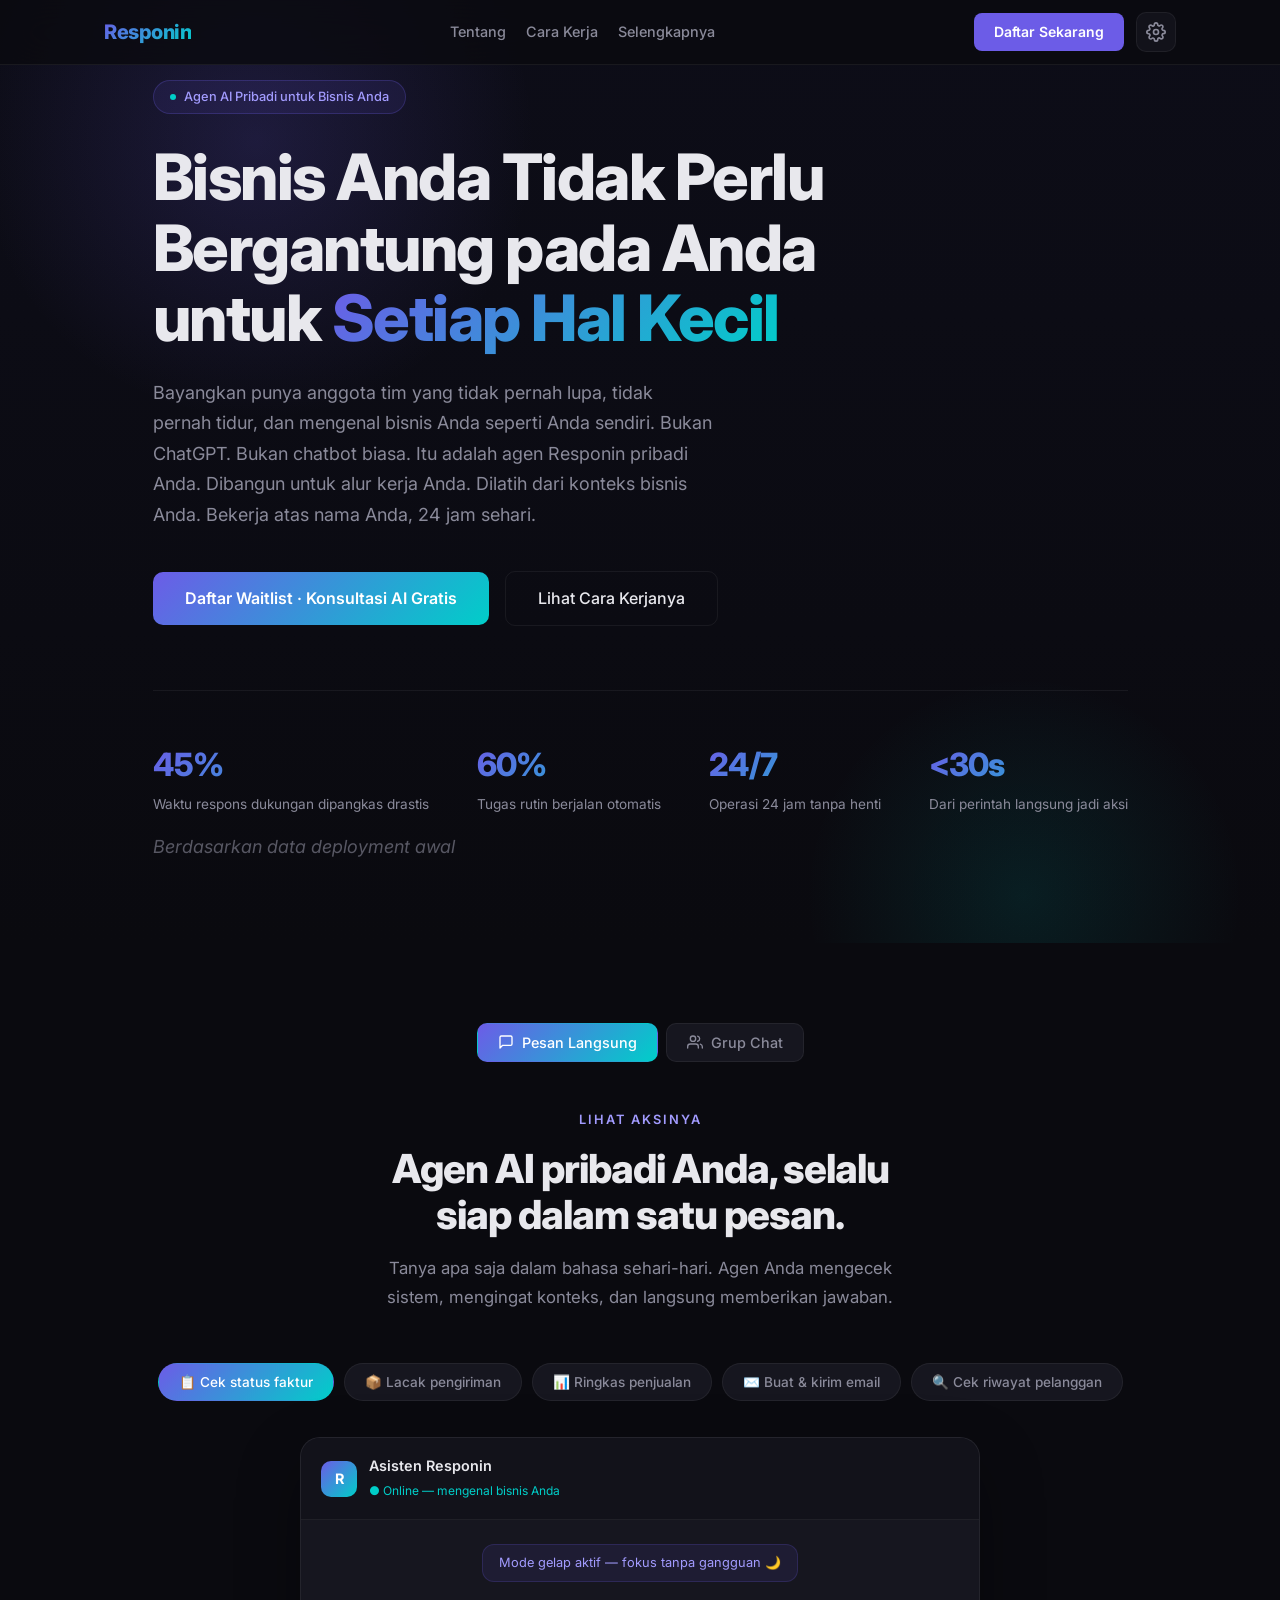
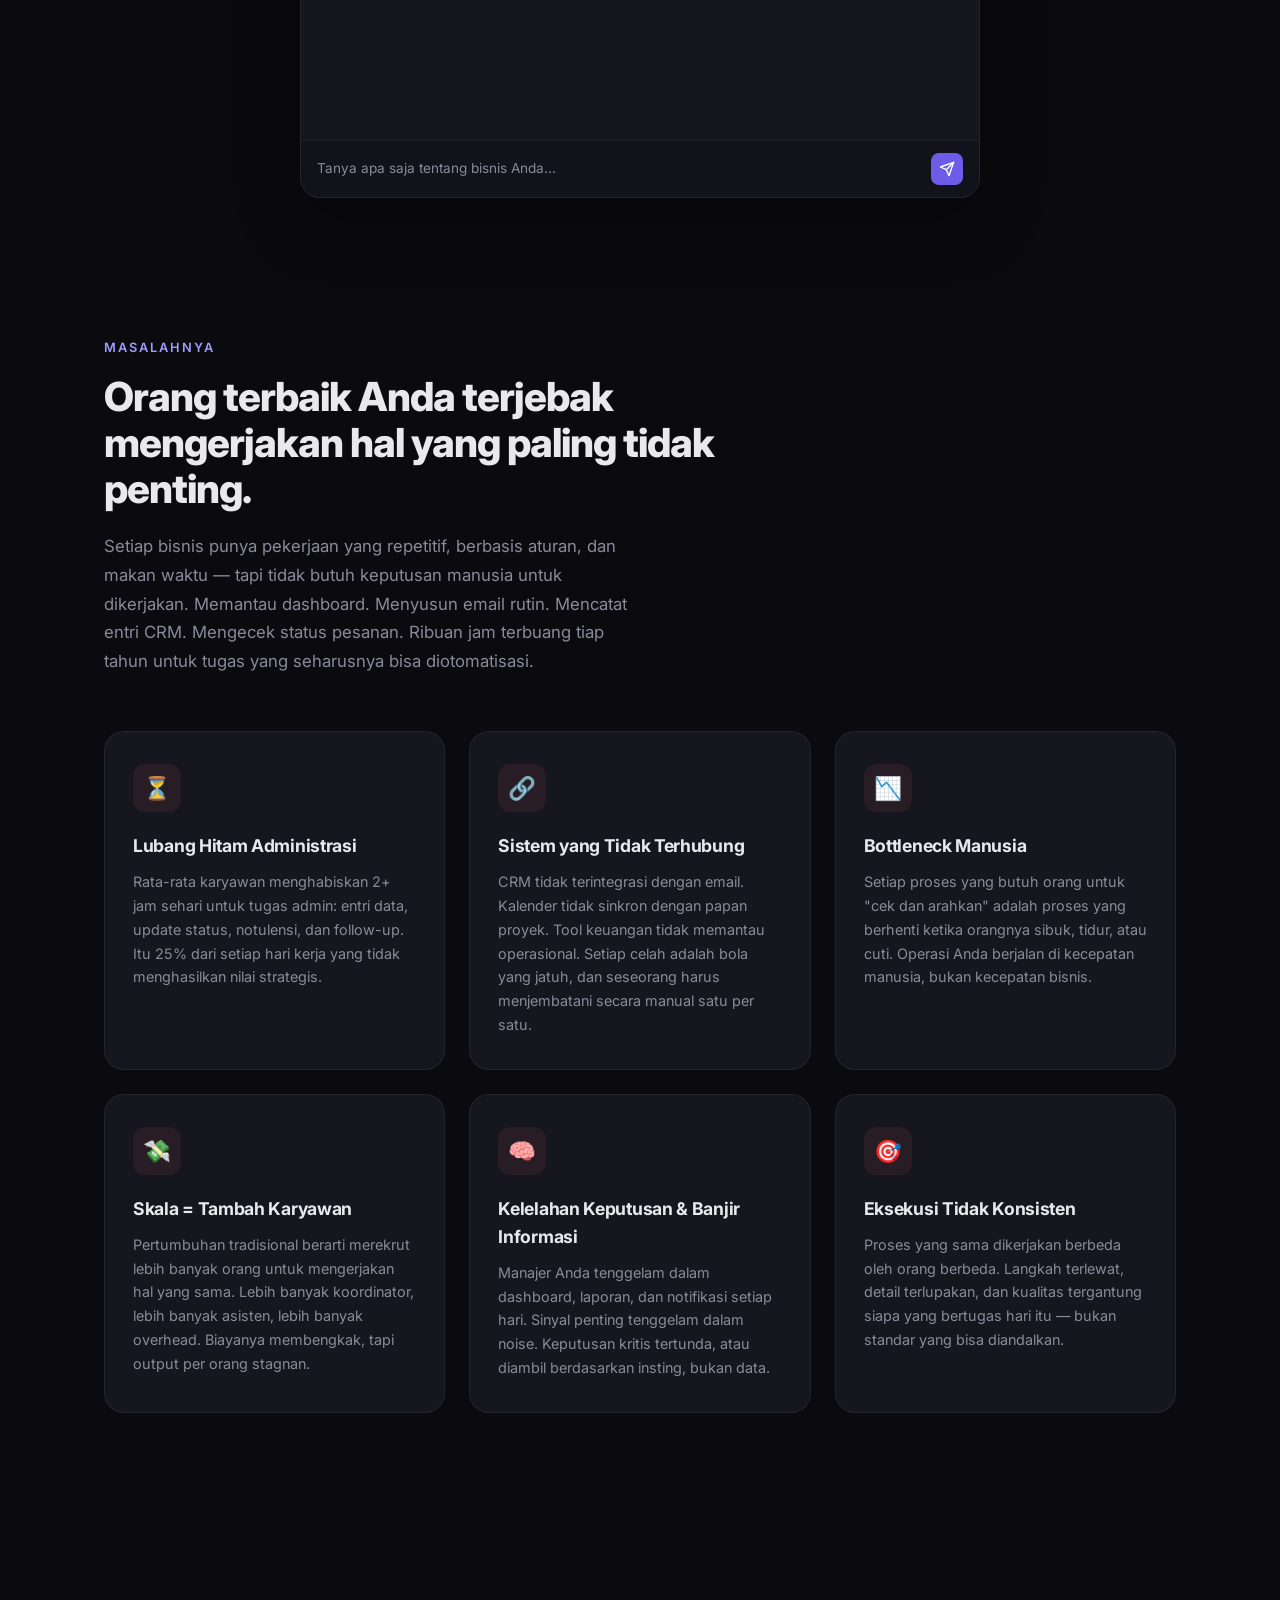
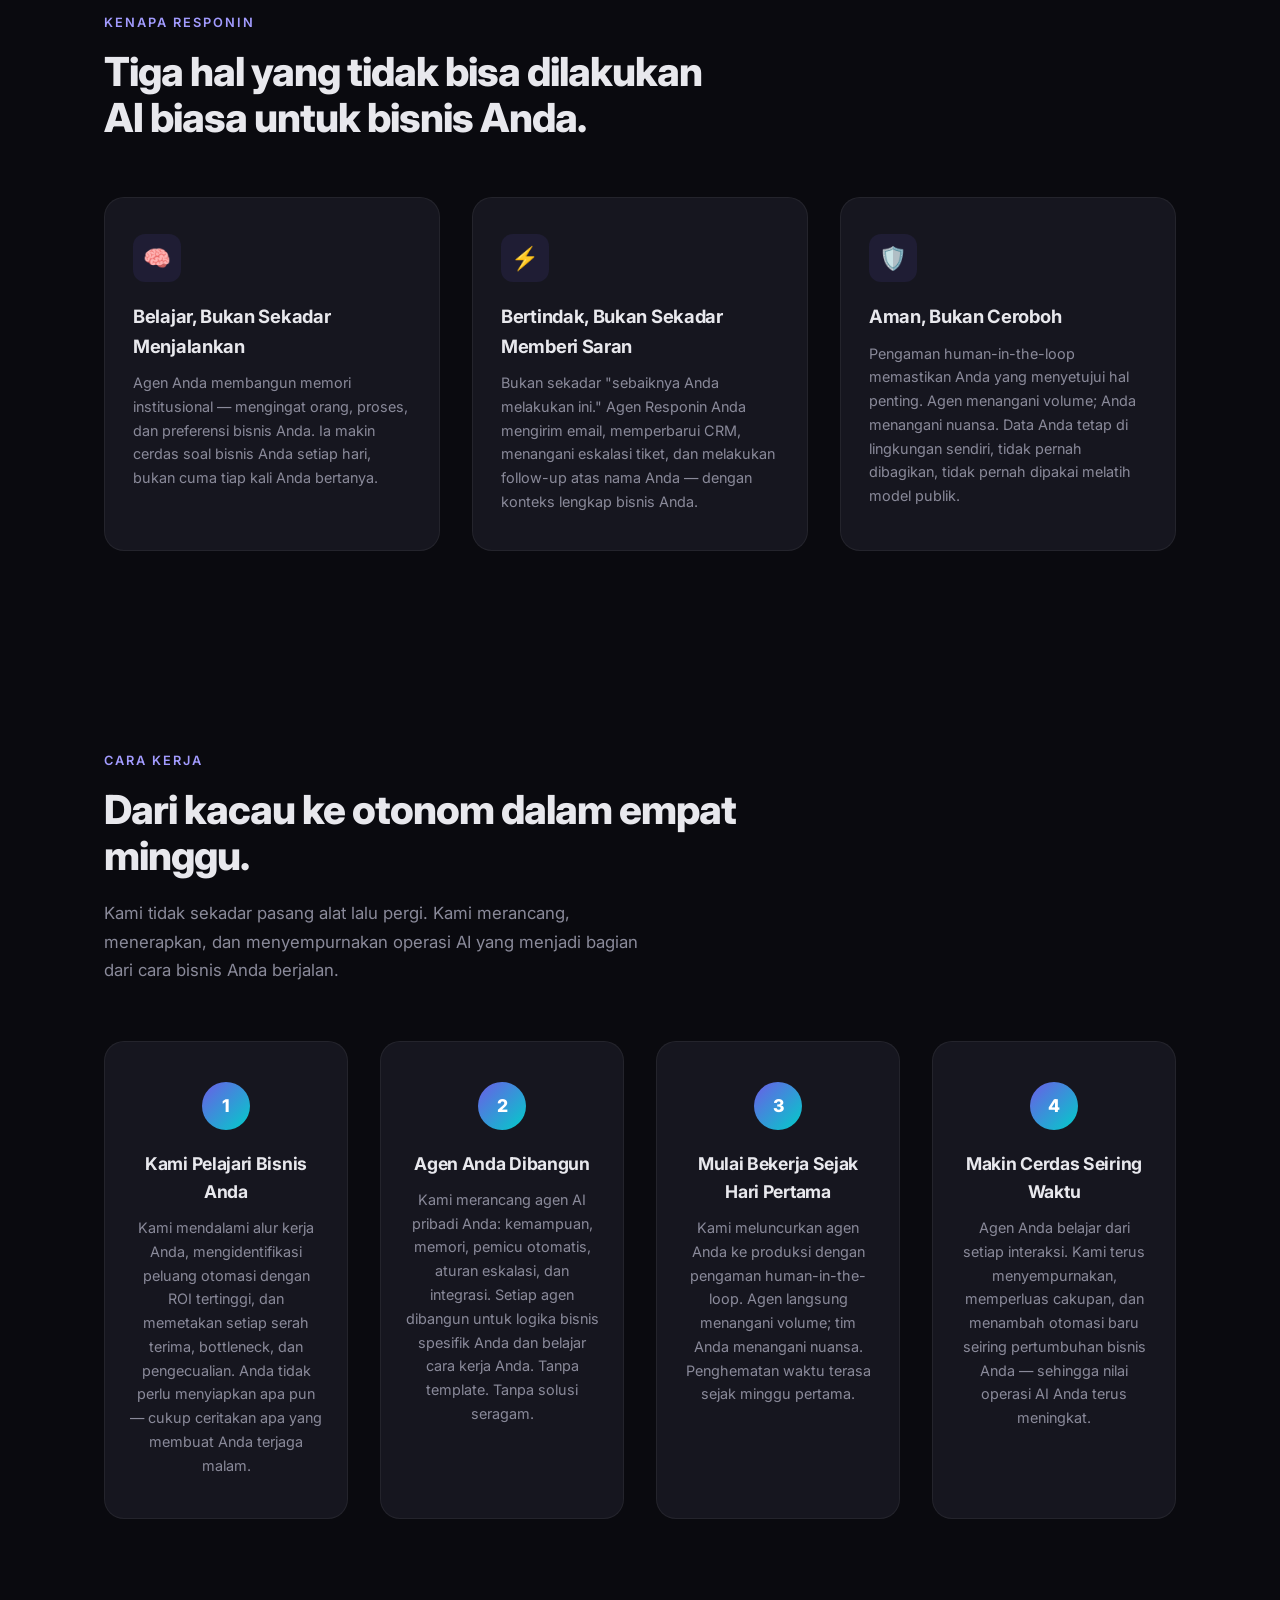
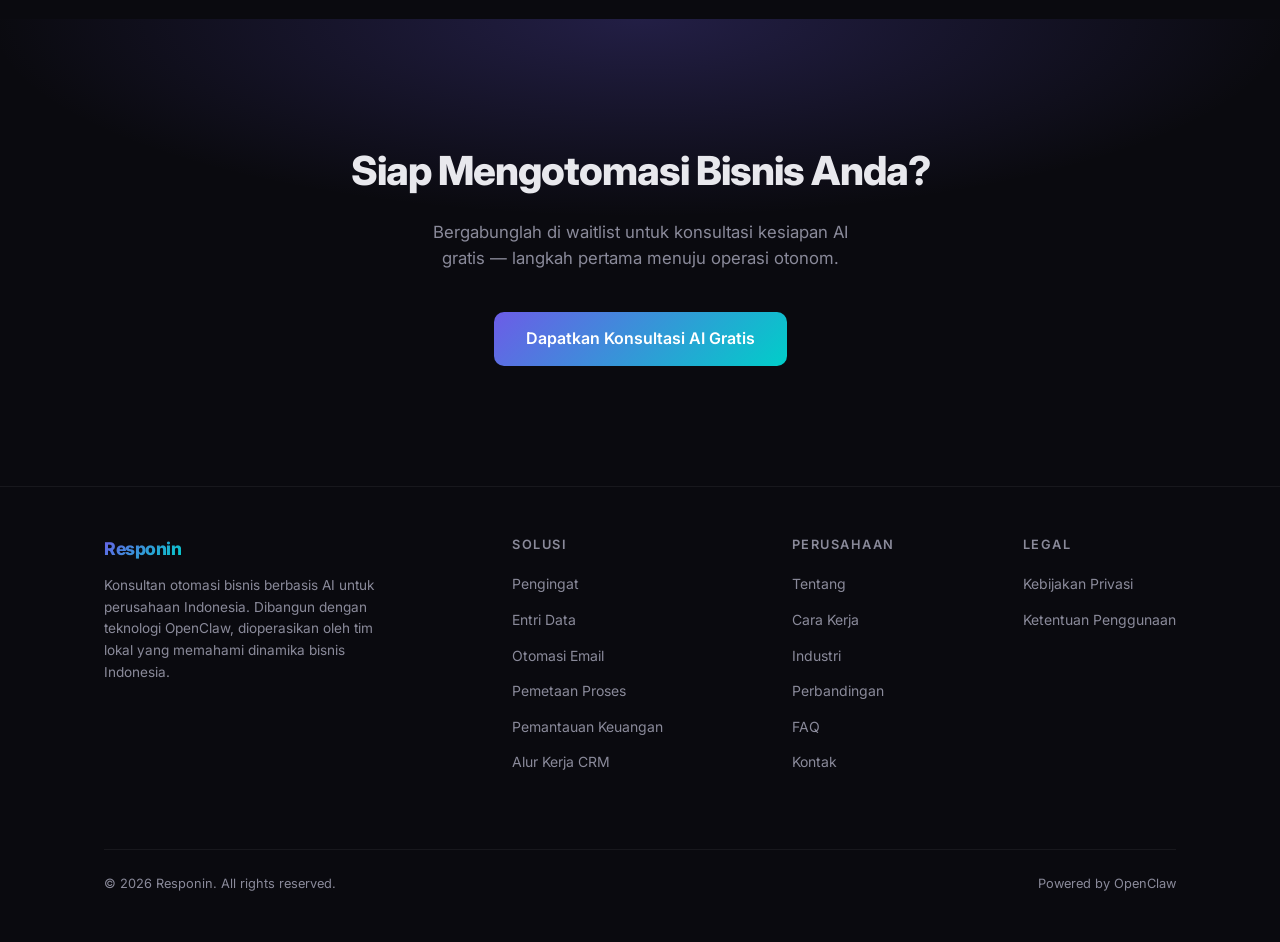
==== index.html @ e18c18e5 "fix: restore missing SVG wrapper element in icons.svg The SVG sprite sheet lost its root <svg> wrapp" ====
<!DOCTYPE html>
<html lang="id">
<head>
  <meta charset="UTF-8" />
  <meta name="viewport" content="width=device-width, initial-scale=1.0" />
  <title>Responin · Agen AI Personal untuk Otomasi Bisnis Anda</title>
  <meta name="description" content="Your personal AI agent for business automation. Responin learns your workflows, remembers your context, and operates on your behalf so you can focus on what only you can do." />

  <!-- Favicon -->
  <link rel="icon" type="image/svg+xml" href="data:image/svg+xml,%3Csvg xmlns='http://www.w3.org/2000/svg' viewBox='0 0 32 32'%3E%3Cdefs%3E%3ClinearGradient id='g' x1='0' y1='0' x2='1' y2='1'%3E%3Cstop offset='0%25' stop-color='%236c5ce7'/%3E%3Cstop offset='100%25' stop-color='%2300cec9'/%3E%3C/linearGradient%3E%3C/defs%3E%3Crect width='32' height='32' rx='8' fill='url(%23g)'/%3E%3Ctext x='16' y='23' text-anchor='middle' font-family='Inter,sans-serif' font-weight='800' font-size='20' fill='white'%3ER%3C/text%3E%3C/svg%3E" />

  <!-- Open Graph -->
  <meta property="og:title" content="Responin · Your Personal AI Agent for Business Automation" />
  <meta property="og:description" content="Not a generic AI tool. Your personal Responin agent learns your workflows, remembers your context, and operates on your behalf. Built for your business, not everyone's." />
  <meta property="og:type" content="website" />
  <meta property="og:url" content="https://responin.com" />
  <meta property="og:locale" content="id_ID" />
  <meta property="og:locale:alternate" content="en_US" />
  <meta name="twitter:card" content="summary_large_image" />
  <meta name="twitter:title" content="Responin · Your Personal AI Agent for Business Automation" />
  <meta name="twitter:description" content="Your personal AI agent that learns your workflows, remembers your context, and operates your business on your behalf." />
  <meta name="theme-color" content="#6c5ce7" />
  <link rel="canonical" href="https://responin.com/" />
  <meta name="apple-mobile-web-app-capable" content="yes" />
  <meta name="apple-mobile-web-app-status-bar-style" content="black-translucent" />

  <link rel="preconnect" href="https://fonts.googleapis.com" />
  <link rel="preconnect" href="https://fonts.gstatic.com" crossorigin />
  <link rel="preload" href="https://fonts.googleapis.com/css2?family=Inter:wght@400;600;800&display=swap" as="style" onload="this.onload=null;this.rel='stylesheet'">
  <link rel="preload" href="icons.svg" as="fetch" type="image/svg+xml" crossorigin="anonymous">
  <noscript><link href="https://fonts.googleapis.com/css2?family=Inter:wght@400;600;800&display=swap" rel="stylesheet"></noscript>
  <link rel="stylesheet" href="styles.css" />
  <script type="application/ld+json">
    {
      "@context": "https://schema.org",
      "@type": "Organization",
      "name": "Responin",
      "url": "https://responin.com"
    }
  </script>
</head>
<body data-booking-url="https://calendly.com/hi-responin/30min">
  <a href="#main" class="skip-link">Skip to content</a>

  <header>
    <nav>
      <div class="container">
        <div class="nav-left">
          <a href="#hero" class="logo" aria-label="Responin home">Responin</a>
        </div>
        <div class="nav-center" aria-label="Primary navigation">
          <a href="#why" class="nav-link" data-i18n="ui.foot_comp_1">About</a>
          <a href="#how" class="nav-link" data-i18n="ui.nav_how">How It Works</a>
          <a href="learnmore.html" class="nav-link" data-i18n="ui.nav_more">Learn More</a>
        </div>
        <div class="nav-right">
          <a href="https://calendly.com/hi-responin/30min" class="nav-cta booking-link" data-i18n="ui.nav_cta" target="_blank" rel="noopener noreferrer">Get Started</a>
          <button class="nav-hamburger" type="button" data-action="open-mobile-menu" aria-label="Menu" aria-controls="mobileMenu" aria-expanded="false">
            <svg width="20" height="20"><use href="icons.svg#icon-menu"/></svg>
          </button>
          <div class="settings-wrap">
            <button class="settings-btn" type="button" data-action="toggle-settings" aria-label="Settings" aria-haspopup="true" aria-controls="settingsDropdown" aria-expanded="false">
              <svg width="20" height="20"><use href="icons.svg#icon-settings"/></svg>
            </button>
            <div class="settings-dropdown" id="settingsDropdown">
              <div class="settings-group">
                <div class="settings-group-label" data-i18n="ui.settings_language">Language</div>
                <div class="lang-switch">
                  <button class="lang-btn" data-lang="en" type="button">EN</button>
                  <button class="lang-btn active" data-lang="id" type="button">ID</button>
                </div>
              </div>
              <div class="settings-group">
                <div class="settings-group-label" data-i18n="ui.settings_theme">Theme</div>
                <div class="theme-options">
                  <button class="theme-btn" data-theme-opt="light" type="button">
                    <svg width="14" height="14"><use href="icons.svg#icon-sun"/></svg>
                    Light
                  </button>
                  <button class="theme-btn active" data-theme-opt="dark" type="button">
                    <svg width="14" height="14"><use href="icons.svg#icon-moon"/></svg>
                    Dark
                  </button>
                </div>
              </div>
            </div>
          </div>
        </div>
      </div>
    </nav>
  </header>

  <main id="main">
    <!-- Hero -->
    <section class="hero" id="hero">
    <div class="container">
      <div class="hero-badge">
        <span class="dot"></span>
        <span data-i18n="ui.hero_badge">Agen AI Personal Anda</span>
      </div>
      <h1 data-i18n="ui.hero_title" data-i18n-html>Your Business Shouldn't Need You for <span>Every Little Thing</span></h1>
      <p data-i18n="ui.hero_desc">Imagine a team member who never forgets, never sleeps, and knows your business like you do. That's not ChatGPT; that's your personal Responin agent. Built for your workflows. Trained on your context. Operating on your behalf.</p>
      <div class="hero-actions">
        <a href="https://calendly.com/hi-responin/30min" class="btn-primary booking-link" target="_blank" rel="noopener noreferrer" data-i18n="ui.hero_cta_primary">Join the Waitlist · Free AI Consultation</a>
        <a href="#how" class="btn-secondary" data-i18n="ui.hero_cta_secondary">See How It Works</a>
      </div>
      <div class="stats-bar fade-up">
        <div class="stat">
          <div class="stat-value">45%</div>
          <div class="stat-label" data-i18n="ui.stat_1_label">Avg. support time reduced</div>
        </div>
        <div class="stat">
          <div class="stat-value">60%</div>
          <div class="stat-label" data-i18n="ui.stat_2_label">Routine tasks automated</div>
        </div>
        <div class="stat">
          <div class="stat-value">24/7</div>
          <div class="stat-label" data-i18n="ui.stat_3_label">Always-on operations</div>
        </div>
        <div class="stat">
          <div class="stat-value">&lt;30s</div>
          <div class="stat-label" data-i18n="ui.stat_4_label">From command to action</div>
        </div>
      </div>
      <p class="stats-footnote" data-i18n="ui.stats_footnote">Based on early deployment data</p>
    </div>
  </section>

  <!-- Chat Demo -->
  <section class="chat-demo" id="chat-demo">
    <div class="container">
      <!-- Mode Tabs -->
      <div class="chat-mode-tabs fade-up" data-chat-mode-tabs>
        <button class="chat-mode-tab active" data-chat-mode="dm" type="button">
          <svg width="16" height="16"><use href="icons.svg#icon-message"/></svg>
          <span data-i18n="ui.chat_mode_dm">Direct Message</span>
        </button>
        <button class="chat-mode-tab" data-chat-mode="group" type="button">
          <svg width="16" height="16"><use href="icons.svg#icon-users"/></svg>
          <span data-i18n="ui.chat_mode_gc">Group Chat</span>
        </button>
      </div>

      <!-- DM Header -->
      <div class="chat-demo-header fade-up" id="dm-header">
        <p class="section-label" data-i18n="ui.chat_label">See It In Action</p>
        <h2 class="section-title" data-i18n="ui.chat_title">Your personal AI agent, always one message away.</h2>
        <p class="section-desc" data-i18n="ui.chat_desc">Ask anything in plain language. Your agent checks your systems, remembers context, and gives you the answer instantly.</p>
      </div>

      <!-- Group Chat Header -->
      <div class="chat-demo-header fade-up" id="gc-header" style="display: none;">
        <p class="section-label" data-i18n="ui.gc_label">Or... Add It to a Group Chat</p>
        <h2 class="section-title" data-i18n="ui.gc_title">Your AI agent works alongside your team, like a colleague who never sleeps.</h2>
        <p class="section-desc" data-i18n="ui.gc_desc">Add Responin to your team channels. It monitors, summarizes, escalates, and acts, so your team spends less time coordinating and more time executing.</p>
      </div>

      <!-- DM Tabs -->
      <div class="chat-tabs fade-up" id="dm-tabs" data-chat-tabs="primary">
        <button class="chat-tab active" data-scenario="invoice" type="button" data-i18n="ui.chat_ex_1">📋 Check invoice status</button>
        <button class="chat-tab" data-scenario="delivery" type="button" data-i18n="ui.chat_ex_2">📦 Track deliveries</button>
        <button class="chat-tab" data-scenario="sales" type="button" data-i18n="ui.chat_ex_3">📊 Summarize sales</button>
        <button class="chat-tab" data-scenario="email" type="button" data-i18n="ui.chat_ex_4">✉️ Draft &amp; send emails</button>
        <button class="chat-tab" data-scenario="customer" type="button" data-i18n="ui.chat_ex_5">🔍 Look up customer history</button>
      </div>

      <!-- Group Chat Tabs -->
      <div class="chat-tabs fade-up" id="gc-tabs" data-chat-tabs="group" style="display: none;">
        <button class="chat-tab active" data-gc-scenario="project" type="button" data-i18n="ui.gc_ex_1">📋 Project status update</button>
        <button class="chat-tab" data-gc-scenario="escalation" type="button" data-i18n="ui.gc_ex_2">🚨 Order escalation</button>
        <button class="chat-tab" data-gc-scenario="briefing" type="button" data-i18n="ui.gc_ex_3">📊 Weekly briefing</button>
      </div>

      <!-- DM Window -->
      <div class="chat-window fade-up" id="dm-window">
        <div class="chat-topbar">
          <div class="chat-topbar-avatar">R</div>
          <div class="chat-topbar-info">
            <h4 data-i18n="ui.chat_bot_name">Responin Assistant</h4>
            <span data-i18n="ui.chat_bot_status">● Online, remembers your business</span>
          </div>
        </div>
        <div class="chat-messages" id="chatMessages"></div>
        <div class="chat-input-bar" aria-hidden="true">
          <div class="chat-demo-input" data-i18n="ui.chat_placeholder">Ask anything about your business...</div>
          <span class="chat-send-btn">
            <svg width="16" height="16"><use href="icons.svg#icon-send"/></svg>
          </span>
        </div>
      </div>

      <!-- Group Chat Window -->
      <div class="chat-window group-chat-window fade-up" id="gc-window" style="display: none;">
        <div class="chat-topbar group-chat-topbar">
          <div class="gc-avatars">
            <div class="gc-avatar" style="background: rgba(85,239,196,0.2); color: #55efc4;">A</div>
            <div class="gc-avatar" style="background: rgba(116,185,255,0.2); color: #74b9ff;">S</div>
            <div class="gc-avatar" style="background: linear-gradient(135deg, var(--gradient-1), var(--gradient-2)); color: #fff;">R</div>
          </div>
          <div class="chat-topbar-info">
            <h4 data-i18n="ui.gc_group_name">Marketing & Ops</h4>
            <span data-i18n="ui.gc_group_status">Rizal, Andi, Sari & Responin</span>
          </div>
        </div>
        <div class="chat-messages" id="gcMessages"></div>
        <div class="chat-input-bar" aria-hidden="true">
          <div class="chat-demo-input" data-i18n="ui.gc_placeholder">Type a message...</div>
          <span class="chat-send-btn">
            <svg width="16" height="16"><use href="icons.svg#icon-send"/></svg>
          </span>
        </div>
      </div>
    </div>
  </section>

  <!-- The Problem -->
  <section class="section" id="problem">
    <div class="container">
      <div class="fade-up">
        <p class="section-label" data-i18n="ui.problem_label">The Problem</p>
        <h2 class="section-title" data-i18n="ui.problem_title">Your best people are doing your least important work.</h2>
        <p class="section-desc" data-i18n="ui.problem_desc">Every business has work that's repetitive, rule-driven, and time-consuming, yet doesn't require human judgment to execute. Monitoring dashboards. Drafting routine emails. Logging CRM entries. Checking order status. Thousands of hours consumed annually by tasks that an AI agent can handle better.</p>
      </div>
      <div class="problem-grid">
        <div class="problem-card fade-up">
          <div class="problem-icon">⏳</div>
          <h3 data-i18n="ui.problem_card_1_title">The Admin Black Hole</h3>
          <p data-i18n="ui.problem_card_1_desc">Average employees spend 2+ hours daily on admin tasks like data entry, status updates, meeting notes, and follow-ups. That's 25% of every workday that produces zero strategic value.</p>
        </div>
        <div class="problem-card fade-up">
          <div class="problem-icon">🔗</div>
          <h3 data-i18n="ui.problem_card_2_title">Disconnected Systems</h3>
          <p data-i18n="ui.problem_card_2_desc">Your CRM doesn't talk to your email. Your calendar doesn't update your project board. Your finance tool doesn't flag your operations. Every gap is a dropped ball and a manual bridge.</p>
        </div>
        <div class="problem-card fade-up">
          <div class="problem-icon">📉</div>
          <h3 data-i18n="ui.problem_card_3_title">Human Bottlenecks</h3>
          <p data-i18n="ui.problem_card_3_desc">Every process that requires a person to "check and route" is a process that stops when that person is busy, asleep, or on leave. Your operations run at human speed, not business speed.</p>
        </div>
        <div class="problem-card fade-up">
          <div class="problem-icon">💸</div>
          <h3 data-i18n="ui.problem_card_4_title">Scale = More Headcount</h3>
          <p data-i18n="ui.problem_card_4_desc">Traditional scaling means hiring more people to do more of the same. More coordinators, more assistants, more overhead. The cost compounds, but the output per person doesn't.</p>
        </div>
        <div class="problem-card fade-up">
          <div class="problem-icon">🧠</div>
          <h3 data-i18n="ui.problem_card_5_title">Decision Fatigue & Information Overload</h3>
          <p data-i18n="ui.problem_card_5_desc">Your managers drown in dashboards, reports, and notifications daily. Critical signals get buried in noise; important decisions delayed or made on gut instead of data.</p>
        </div>
        <div class="problem-card fade-up">
          <div class="problem-icon">🎯</div>
          <h3 data-i18n="ui.problem_card_6_title">Inconsistent Execution</h3>
          <p data-i18n="ui.problem_card_6_desc">The same process gets done differently by different people. Steps get skipped, details slip, and quality depends on who's working that day, not on a reliable standard.</p>
        </div>
      </div>
    </div>
  </section>

  <!-- Why Responin -->
  <section class="section" id="why">
    <div class="container">
      <div class="fade-up">
        <p class="section-label" data-i18n="ui.why_label">Why Responin</p>
        <h2 class="section-title" data-i18n="ui.why_title">Three things no generic AI can do for your business.</h2>
      </div>
      <div class="why-pillars fade-up">
        <div class="why-pillar">
          <div class="why-pillar-icon">🧠</div>
          <h3 data-i18n="ui.why_p1_title">Learns, Doesn't Just Execute</h3>
          <p data-i18n="ui.why_p1_desc">Your agent builds institutional memory, remembering your people, processes, and preferences. It gets smarter about your business every single day, not just every prompt.</p>
        </div>
        <div class="why-pillar">
          <div class="why-pillar-icon">⚡</div>
          <h3 data-i18n="ui.why_p2_title">Acts, Doesn't Just Advise</h3>
          <p data-i18n="ui.why_p2_desc">Goes beyond "here's what you should do." Your Responin agent sends the email, updates the CRM, escalates the ticket, and follows up on your behalf, with your context.</p>
        </div>
        <div class="why-pillar">
          <div class="why-pillar-icon">🛡️</div>
          <h3 data-i18n="ui.why_p3_title">Safe, Not Reckless</h3>
          <p data-i18n="ui.why_p3_desc">Human-in-the-loop safeguards mean you approve what matters. The agent handles the volume; you handle the nuance. Your data stays in your environment, never shared, never training public models.</p>
        </div>
      </div>
    </div>
  </section>

  <!-- How It Works -->
  <section class="section" id="how">
    <div class="container">
      <div class="fade-up">
        <p class="section-label" data-i18n="ui.how_label">How It Works</p>
        <h2 class="section-title" data-i18n="ui.how_title">From chaos to autonomy in four weeks.</h2>
        <p class="section-desc" data-i18n="ui.how_desc">We don't plug in a tool and walk away. We architect, deploy, and refine an AI operation that becomes part of how your business runs.</p>
      </div>
      <div class="steps">
        <div class="step fade-up">
          <div class="step-number">1</div>
          <h3 data-i18n="ui.step_1_title">We Learn Your Business</h3>
          <p data-i18n="ui.step_1_desc">We dive into your workflows, identify the highest-ROI automation opportunities, and map every handoff, bottleneck, and exception. You don't need to prepare anything; just tell us what keeps you up at night.</p>
        </div>
        <div class="step fade-up">
          <div class="step-number">2</div>
          <h3 data-i18n="ui.step_2_title">Your Agent Gets Built</h3>
          <p data-i18n="ui.step_2_desc">We design your personal AI agent: its skills, memory, triggers, escalation rules, and integrations. Every agent is built for your specific business logic and learns your way of working. No templates, no one-size-fits-all.</p>
        </div>
        <div class="step fade-up">
          <div class="step-number">3</div>
          <h3 data-i18n="ui.step_3_title">It Starts Working on Day 1</h3>
          <p data-i18n="ui.step_3_desc">We launch your agent into production with human-in-the-loop safeguards. It starts handling volume immediately; your people handle the nuance. You'll feel the time savings from week one.</p>
        </div>
        <div class="step fade-up">
          <div class="step-number">4</div>
          <h3 data-i18n="ui.step_4_title">It Keeps Getting Smarter</h3>
          <p data-i18n="ui.step_4_desc">Your agent learns from every interaction. We continuously refine, expand scope, and add new automations as your business grows, so your AI operations compound in value over time.</p>
        </div>
      </div>
    </div>
  </section>

  <!-- CTA -->
  <section class="section cta-section" id="cta">
    <div class="container fade-up">
      <h2 data-i18n="ui.cta_title">Ready to Automate?</h2>
      <p data-i18n="ui.cta_desc">Join the waitlist for a free AI readiness consultation and take the first step toward autonomous operations.</p>
      <a href="https://calendly.com/hi-responin/30min" class="btn-primary booking-link" target="_blank" rel="noopener noreferrer" data-i18n="ui.cta_btn">Get Your Free AI Consultation</a>
    </div>
  </section>

  <!-- Footer -->
  <footer>
    <div class="container">
      <div class="footer-brand">
        <div class="logo">Responin</div>
        <p data-i18n="ui.footer_desc">AI-driven consultancy and automation agency. Transforming business operations through intelligent, autonomous workflows powered by OpenClaw.</p>
      </div>
      <div class="footer-col">
        <h4 data-i18n="ui.footer_solutions">Solutions</h4>
        <ul>
          <li><a href="learnmore.html#solutions" data-i18n="ui.foot_sol_1">Reminders</a></li>
          <li><a href="learnmore.html#solutions" data-i18n="ui.foot_sol_2">Data Entry</a></li>
          <li><a href="learnmore.html#solutions" data-i18n="ui.foot_sol_3">Email Automation</a></li>
          <li><a href="learnmore.html#solutions" data-i18n="ui.foot_sol_4">Process Mapping</a></li>
          <li><a href="learnmore.html#solutions" data-i18n="ui.foot_sol_5">Financial Monitoring</a></li>
          <li><a href="learnmore.html#solutions" data-i18n="ui.foot_sol_6">CRM Workflows</a></li>
        </ul>
      </div>
      <div class="footer-col">
        <h4 data-i18n="ui.footer_company">Company</h4>
        <ul>
          <li><a href="#why" data-i18n="ui.foot_comp_1">About</a></li>
          <li><a href="#how" data-i18n="ui.foot_comp_2">How It Works</a></li>
          <li><a href="learnmore.html#industries" data-i18n="ui.foot_comp_3">Industries</a></li>
          <li><a href="learnmore.html#vs-generic" data-i18n="ui.foot_comp_4">Compare</a></li>
          <li><a href="learnmore.html#faq" data-i18n="ui.foot_comp_6">FAQ</a></li>
          <li><a href="#cta" data-i18n="ui.foot_comp_5">Contact</a></li>
        </ul>
      </div>
      <div class="footer-col">
        <h4 data-i18n="ui.footer_legal">Legal</h4>
        <ul>
          <li><a href="privacy.html" data-i18n="ui.foot_legal_1">Privacy Policy</a></li>
          <li><a href="termsofuse.html" data-i18n="ui.foot_legal_2">Terms of Use</a></li>
        </ul>
      </div>
      <div class="footer-bottom">
        <span>© 2026 Responin. All rights reserved.</span>
        <span>Powered by OpenClaw</span>
      </div>
    </div>
  </footer>

  </main>

  <!-- Mobile Menu -->
  <div class="mobile-menu-overlay" id="mobileOverlay" data-action="close-mobile-menu"></div>
  <div class="mobile-menu" id="mobileMenu">
    <div class="mobile-menu-header">
      <span class="logo">Responin</span>
      <button class="mobile-menu-close" type="button" data-action="close-mobile-menu" aria-label="Close menu">
        <svg width="18" height="18"><use href="icons.svg#icon-x"/></svg>
      </button>
    </div>
    <div class="mobile-menu-body">
      <div class="mobile-menu-links">
        <a href="#why" class="mobile-menu-link" data-i18n="ui.foot_comp_1" data-mobile-close>About</a>
        <a href="#problem" class="mobile-menu-link" data-i18n="ui.nav_problem" data-mobile-close>The Problem</a>
        <a href="#how" class="mobile-menu-link" data-i18n="ui.nav_how" data-mobile-close>How It Works</a>
        <a href="learnmore.html" class="mobile-menu-link" data-i18n="ui.nav_more" data-mobile-close>Learn More</a>
      </div>
    </div>
    <div class="mobile-menu-settings">
      <div class="settings-group-label" data-i18n="ui.settings_language">Language</div>
      <div class="lang-switch" style="margin-bottom: 12px;">
        <button class="lang-btn" data-lang="en" type="button">EN</button>
        <button class="lang-btn active" data-lang="id" type="button">ID</button>
      </div>
      <div class="settings-group-label" data-i18n="ui.settings_theme">Theme</div>
      <div class="theme-options">
        <button class="theme-btn" data-theme-opt="light" type="button">
          <svg width="14" height="14"><use href="icons.svg#icon-sun"/></svg>
          Light
        </button>
        <button class="theme-btn active" data-theme-opt="dark" type="button">
          <svg width="14" height="14"><use href="icons.svg#icon-moon"/></svg>
          Dark
        </button>
      </div>
    </div>
  </div>

  <!-- Sticky CTA Mobile -->
  <div class="sticky-cta-mobile" id="stickyCtaMobile">
    <a href="https://calendly.com/hi-responin/30min" class="booking-link" target="_blank" rel="noopener noreferrer">
      <svg width="16" height="16"><use href="icons.svg#icon-mail"/></svg>
      <span data-i18n="ui.sticky_cta_text">Join the Waitlist</span>
    </a>
  </div>

  <script src="i18n.js"></script>
  <script src="chat-data.js"></script>
  <script src="app.js"></script>
</body>
</html>
---- styles.css ----
*, *::before, *::after { margin: 0; padding: 0; box-sizing: border-box; }

/* --- Skip Link (A11y) --- */
.skip-link {
  position: absolute; top: -100%; left: 16px; z-index: 9999;
  padding: 12px 24px; background: var(--accent); color: #fff;
  border-radius: 0 0 8px 8px; font-size: 0.9rem; font-weight: 600;
  text-decoration: none; transition: top 0.2s;
}
.skip-link:focus { top: 0; }

/* --- SVG Sprite Icons --- */
svg use { color: inherit; }

:root {
  scroll-behavior: smooth;
}

section[id] {
  scroll-margin-top: 80px;
}

:root {
  --bg: #0a0a0f;
  --bg-elevated: #12121a;
  --bg-card: #16161f;
  --border: rgba(255, 255, 255, 0.06);
  --border-hover: rgba(108, 92, 231, 0.3);
  --text: #e8e8ed;
  --text-muted: #8a8a9a;
  --accent: #6c5ce7;
  --accent-light: #a29bfe;
  --accent-glow: rgba(108, 92, 231, 0.25);
  --teal: #00cec9;
  --teal-glow: rgba(0, 206, 201, 0.12);
  --gradient-1: #6c5ce7;
  --gradient-2: #00cec9;
  --radius: 12px;
  --radius-lg: 20px;
}

html { scroll-behavior: smooth; }

body {
  font-family: 'Inter', -apple-system, BlinkMacSystemFont, sans-serif;
  background: var(--bg);
  color: var(--text);
  line-height: 1.6;
  -webkit-font-smoothing: antialiased;
  overflow-x: hidden;
}

/* --- Utility --- */
.container { max-width: 1120px; margin: 0 auto; padding: 0 24px; }
.section { padding: 100px 0; }
.section-label {
  font-size: 0.8rem; font-weight: 600; text-transform: uppercase;
  letter-spacing: 2px; color: var(--accent-light); margin-bottom: 16px;
}
.section-title {
  font-size: clamp(1.75rem, 4vw, 2.5rem); font-weight: 800;
  line-height: 1.15; letter-spacing: -1px; max-width: 640px;
  margin-bottom: 20px;
}
.section-desc {
  font-size: 1.05rem; color: var(--text-muted); max-width: 540px;
  line-height: 1.7;
}

/* --- Nav --- */
nav {
  position: fixed; top: 0; left: 0; right: 0; z-index: 100;
  background: rgba(10, 10, 15, 0.95);
  border-bottom: 1px solid var(--border);
  transition: background 0.3s, border-color 0.3s;
}
@supports (backdrop-filter: blur(20px)) or (-webkit-backdrop-filter: blur(20px)) {
  nav {
    backdrop-filter: blur(20px); -webkit-backdrop-filter: blur(20px);
    background: rgba(10, 10, 15, 0.8);
  }
}
nav .container {
  display: flex; align-items: center; justify-content: space-between;
  height: 64px;
}
.logo {
  font-weight: 800; font-size: 1.25rem; letter-spacing: -0.5px;
  background: linear-gradient(135deg, var(--gradient-1), var(--gradient-2));
  -webkit-background-clip: text; -webkit-text-fill-color: transparent;
  background-clip: text;
}
.nav-right { display: flex; align-items: center; gap: 12px; }

/* --- Hamburger (mobile) --- */
.nav-hamburger {
  display: none; width: 40px; height: 40px; border-radius: 10px;
  border: 1px solid var(--border); background: var(--bg-elevated);
  color: var(--text-muted); align-items: center; justify-content: center;
  cursor: pointer; transition: all 0.2s; flex-shrink: 0;
}
.nav-hamburger:hover { border-color: var(--border-hover); color: var(--text); }
.nav-hamburger svg { width: 20px; height: 20px; }

/* --- Mobile Menu Overlay --- */
.mobile-menu-overlay {
  display: none; position: fixed; inset: 0; z-index: 998;
  background: rgba(0,0,0,0.5); backdrop-filter: blur(4px);
  opacity: 0; transition: opacity 0.25s;
}
.mobile-menu-overlay.open { opacity: 1; }

/* --- Mobile Slide-Out --- */
.mobile-menu {
  position: fixed; top: 0; right: 0; bottom: 0; width: 280px;
  z-index: 999; background: var(--bg-card); border-left: 1px solid var(--border);
  transform: translateX(100%); transition: transform 0.3s cubic-bezier(0.4,0,0.2,1);
  display: flex; flex-direction: column; overflow-y: auto;
}
.mobile-menu.open { transform: translateX(0); }
.mobile-menu-header {
  display: flex; align-items: center; justify-content: space-between;
  padding: 16px 20px; border-bottom: 1px solid var(--border);
}
.mobile-menu-close {
  width: 36px; height: 36px; border-radius: 8px; border: 1px solid var(--border);
  background: transparent; color: var(--text-muted); cursor: pointer;
  display: flex; align-items: center; justify-content: center; transition: all 0.2s;
}
.mobile-menu-close:hover { border-color: var(--border-hover); color: var(--text); }
.mobile-menu-close svg { width: 18px; height: 18px; }
.mobile-menu-body { padding: 12px 0; flex: 1; }
.mobile-menu-links { padding: 0 20px; }
.mobile-menu-link {
  display: block; padding: 12px 0; color: var(--text-muted); font-size: 0.95rem;
  font-weight: 500; text-decoration: none; border-bottom: 1px solid var(--border);
  transition: color 0.2s;
}
.mobile-menu-link:hover { color: var(--accent-light); }
.mobile-menu-link:last-child { border-bottom: none; }
.mobile-menu-settings {
  padding: 20px; border-top: 1px solid var(--border); margin-top: auto;
}

/* --- Nav CTA --- */
.nav-cta {
  background: var(--accent); color: #fff; border: none; padding: 8px 20px;
  border-radius: 8px; font-size: 0.875rem; font-weight: 600;
  cursor: pointer; transition: all 0.2s; text-decoration: none;
}
.nav-cta:hover { background: var(--accent-light); transform: translateY(-1px); }

/* --- Settings Button --- */
.settings-btn {
  width: 40px; height: 40px; border-radius: 10px; border: 1px solid var(--border);
  background: var(--bg-elevated); color: var(--text-muted);
  display: flex; align-items: center; justify-content: center;
  cursor: pointer; transition: all 0.2s; position: relative;
}
.settings-btn:hover { border-color: var(--border-hover); color: var(--text); }
.settings-btn svg { width: 20px; height: 20px; }

/* --- Settings Dropdown --- */
.settings-dropdown {
  position: absolute; top: calc(100% + 8px); right: 0;
  background: var(--bg-card); border: 1px solid var(--border);
  border-radius: var(--radius); padding: 8px; min-width: 200px;
  box-shadow: 0 16px 48px rgba(0, 0, 0, 0.4);
  opacity: 0; visibility: hidden; transform: translateY(-8px);
  transition: all 0.2s; z-index: 200;
}
.settings-dropdown.open {
  opacity: 1; visibility: visible; transform: translateY(0);
}
.settings-group {
  padding: 12px; border-bottom: 1px solid var(--border);
}
.settings-group:last-child { border-bottom: none; }
.settings-group-label {
  font-size: 0.7rem; font-weight: 600; text-transform: uppercase;
  letter-spacing: 1.5px; color: var(--text-muted); margin-bottom: 8px;
}

/* --- Language Switcher (inside dropdown) --- */
.lang-switch {
  display: inline-flex; align-items: center;
  background: var(--bg-elevated); border: 1px solid var(--border);
  border-radius: 8px; overflow: hidden; font-size: 0.8rem;
}
.lang-btn {
  padding: 6px 14px; border: none; background: transparent;
  color: var(--text-muted); font-size: 0.8rem; font-weight: 600;
  font-family: inherit; cursor: pointer; transition: all 0.2s;
  white-space: nowrap;
}
.lang-btn:hover { color: var(--text); }
.lang-btn.active {
  background: linear-gradient(135deg, var(--gradient-1), var(--gradient-2));
  color: #fff; border-radius: 6px; margin: 2px;
  padding: 4px 12px;
}

/* --- Theme Switcher --- */
.theme-options { display: flex; gap: 8px; }
.theme-btn {
  flex: 1; display: flex; align-items: center; justify-content: center; gap: 6px;
  padding: 8px 12px; border: 1px solid var(--border); border-radius: 8px;
  background: transparent; color: var(--text-muted); font-size: 0.8rem;
  font-weight: 500; font-family: inherit; cursor: pointer; transition: all 0.2s;
}
.theme-btn:hover { border-color: var(--border-hover); color: var(--text); }
.theme-btn.active {
  background: linear-gradient(135deg, var(--gradient-1), var(--gradient-2));
  color: #fff; border-color: transparent;
}
.theme-btn svg { width: 14px; height: 14px; }

/* --- Hero --- */
.hero {
  min-height: 100vh; display: flex; align-items: center;
  position: relative; overflow: hidden;
  padding-top: 80px; padding-bottom: 40px;
  background: linear-gradient(180deg, #0d0d18 0%, var(--bg) 100%);
}
.hero::before {
  content: ''; position: absolute; top: -20%; left: -10%; width: 60%; height: 70%;
  background: radial-gradient(circle, rgba(108, 92, 231, 0.18), transparent 55%);
  pointer-events: none;
}
.hero::after {
  content: ''; position: absolute; bottom: -20%; right: -5%; width: 50%; height: 50%;
  background: radial-gradient(circle, rgba(0, 206, 201, 0.10), transparent 55%);
  pointer-events: none;
}
.hero .container { position: relative; z-index: 1; }
.hero-badge {
  display: inline-flex; align-items: center; gap: 8px;
  background: rgba(108, 92, 231, 0.1); border: 1px solid rgba(108, 92, 231, 0.25);
  padding: 6px 16px; border-radius: 999px; font-size: 0.8rem;
  font-weight: 500; color: var(--accent-light); margin-bottom: 28px;
}
.hero-badge .dot {
  width: 6px; height: 6px; border-radius: 50%;
  background: var(--teal); animation: pulse 2s ease-in-out infinite;
}
@keyframes pulse { 0%, 100% { opacity: 1; } 50% { opacity: 0.4; } }
.hero h1 {
  font-size: clamp(2.5rem, 6vw, 4rem); font-weight: 800;
  line-height: 1.1; letter-spacing: -1.5px; max-width: 720px;
  margin-bottom: 24px;
}
.hero h1 span {
  background: linear-gradient(135deg, var(--gradient-1), var(--gradient-2));
  -webkit-background-clip: text; -webkit-text-fill-color: transparent;
  background-clip: text;
}
.hero p {
  font-size: 1.125rem; color: var(--text-muted); max-width: 560px;
  margin-bottom: 40px; line-height: 1.7;
}
.hero-actions { display: flex; gap: 16px; flex-wrap: wrap; align-items: center; justify-content: flex-start; }
.btn-primary, .btn-secondary {
  padding: 14px 32px; border-radius: 10px; font-size: 1rem;
  font-weight: 600; cursor: pointer; transition: all 0.25s; text-decoration: none;
  min-width: 200px; text-align: center; display: inline-block;
}
.btn-primary {
  background: linear-gradient(135deg, var(--gradient-1), var(--gradient-2));
  color: #fff; border: none;
}
.btn-primary:hover { transform: translateY(-2px); box-shadow: 0 8px 30px var(--accent-glow); }
.btn-secondary {
  background: transparent; color: var(--text); border: 1px solid var(--border);
  font-weight: 500;
}
.btn-secondary:hover { border-color: var(--accent); color: var(--accent-light); }

/* --- Stats --- */
.stats-bar {
  display: flex; gap: 48px; margin-top: 64px; padding-top: 48px;
  border-top: 1px solid var(--border); flex-wrap: wrap;
}
.stat { }
.stat-value {
  font-size: 2rem; font-weight: 800; letter-spacing: -1px;
  background: linear-gradient(135deg, var(--gradient-1), var(--gradient-2));
  -webkit-background-clip: text; -webkit-text-fill-color: transparent;
  background-clip: text; margin-bottom: 4px;
}
.stat-label { font-size: 0.85rem; color: var(--text-muted); }
.stats-footnote {
  font-size: 0.75rem; color: var(--text-muted); opacity: 0.6;
  margin-top: 16px; font-style: italic;
}

/* --- Problem Section --- */
.problem-grid {
  display: grid; grid-template-columns: repeat(auto-fit, minmax(300px, 1fr));
  gap: 24px; margin-top: 56px;
}
.problem-card {
  background: var(--bg-card); border: 1px solid var(--border);
  border-radius: var(--radius-lg); padding: 32px 28px;
  transition: all 0.3s;
}
.problem-card:hover { border-color: rgba(255, 100, 100, 0.2); }
.problem-icon {
  width: 48px; height: 48px; border-radius: 12px;
  background: rgba(255, 100, 100, 0.08); display: flex;
  align-items: center; justify-content: center;
  font-size: 1.4rem; margin-bottom: 20px;
}
.problem-card h3 {
  font-size: 1.1rem; font-weight: 700; margin-bottom: 10px;
  letter-spacing: -0.3px;
}
.problem-card p { font-size: 0.9rem; color: var(--text-muted); line-height: 1.65; }

/* --- Solutions --- */
.solutions-grid {
  display: grid; grid-template-columns: repeat(auto-fit, minmax(260px, 1fr));
  gap: 24px; margin-top: 56px;
}
.solution-card {
  background: var(--bg-card); border: 1px solid var(--border);
  border-radius: var(--radius-lg); padding: 36px 28px;
  transition: all 0.3s; position: relative; overflow: hidden;
}
.solution-card::before {
  content: ''; position: absolute; top: 0; left: 0; right: 0; height: 2px;
  background: linear-gradient(90deg, var(--gradient-1), var(--gradient-2));
  opacity: 0; transition: opacity 0.3s;
}
.solution-card:hover { border-color: var(--border-hover); transform: translateY(-4px); }
.solution-card:hover::before { opacity: 1; }
.solution-icon {
  width: 48px; height: 48px; border-radius: 12px;
  background: rgba(108, 92, 231, 0.1); display: flex;
  align-items: center; justify-content: center;
  font-size: 1.4rem; margin-bottom: 20px;
}
.solution-card h3 {
  font-size: 1.15rem; font-weight: 700; margin-bottom: 10px;
  letter-spacing: -0.3px;
}
.solution-card p { font-size: 0.9rem; color: var(--text-muted); line-height: 1.65; }
.solution-tag {
  display: inline-block; margin-top: 14px;
  padding: 4px 10px; border-radius: 6px;
  background: rgba(108, 92, 231, 0.1); font-size: 0.75rem;
  font-weight: 500; color: var(--accent-light);
}

/* --- How It Works --- */
.steps {
  display: grid; grid-template-columns: repeat(auto-fit, minmax(240px, 1fr));
  gap: 32px; margin-top: 56px; position: relative;
}
.step {
  text-align: center; padding: 40px 24px;
  background: var(--bg-card); border: 1px solid var(--border);
  border-radius: var(--radius-lg); position: relative;
}
.step-number {
  width: 48px; height: 48px; border-radius: 50%;
  background: linear-gradient(135deg, var(--gradient-1), var(--gradient-2));
  display: flex; align-items: center; justify-content: center;
  font-size: 1.1rem; font-weight: 800; color: #fff;
  margin: 0 auto 20px;
}
.step h3 {
  font-size: 1.1rem; font-weight: 700; margin-bottom: 10px;
  letter-spacing: -0.3px;
}
.step p { font-size: 0.9rem; color: var(--text-muted); line-height: 1.65; }


/* --- Business Sectors --- */
.sectors-grid {
  display: grid; grid-template-columns: repeat(auto-fit, minmax(300px, 1fr));
  gap: 20px; margin-top: 56px;
}
.sector-card {
  background: var(--bg-card); border: 1px solid var(--border);
  border-radius: var(--radius-lg); padding: 28px 24px;
  transition: all 0.3s; position: relative; overflow: hidden;
  display: flex; align-items: flex-start; gap: 18px;
}
.sector-card::after {
  content: ''; position: absolute; bottom: 0; left: 0; right: 0; height: 2px;
  background: linear-gradient(90deg, var(--gradient-1), var(--gradient-2));
  opacity: 0; transition: opacity 0.3s;
}
.sector-card:hover {
  border-color: var(--border-hover); transform: translateY(-3px);
  box-shadow: 0 8px 32px rgba(108, 92, 231, 0.08);
}
.sector-card:hover::after { opacity: 1; }
.sector-emoji {
  width: 52px; height: 52px; min-width: 52px; border-radius: 14px;
  display: flex; align-items: center; justify-content: center;
  font-size: 1.6rem; flex-shrink: 0;
}
.sector-card:nth-child(1) .sector-emoji { background: rgba(255, 107, 107, 0.1); }
.sector-card:nth-child(2) .sector-emoji { background: rgba(85, 239, 196, 0.1); }
.sector-card:nth-child(3) .sector-emoji { background: rgba(116, 185, 255, 0.1); }
.sector-card:nth-child(4) .sector-emoji { background: rgba(253, 203, 110, 0.1); }
.sector-card:nth-child(5) .sector-emoji { background: rgba(162, 155, 254, 0.1); }
.sector-card:nth-child(6) .sector-emoji { background: rgba(0, 206, 201, 0.1); }
.sector-card:nth-child(7) .sector-emoji { background: rgba(255, 159, 67, 0.1); }
.sector-card:nth-child(8) .sector-emoji { background: rgba(108, 92, 231, 0.1); }
.sector-card:nth-child(9) .sector-emoji { background: rgba(255, 107, 129, 0.1); }
.sector-body h3 {
  font-size: 1.05rem; font-weight: 700; margin-bottom: 6px;
  letter-spacing: -0.3px;
}
.sector-body p {
  font-size: 0.85rem; color: var(--text-muted); line-height: 1.6;
}

/* --- Comparison --- */
.comparison-wrapper {
  margin-top: 56px; overflow-x: auto;
  -webkit-overflow-scrolling: touch;
  scrollbar-width: thin;
  position: relative;
}
.comparison-wrapper::after {
  content: ''; position: absolute; top: 0; right: 0; bottom: 0; width: 40px;
  background: linear-gradient(to right, transparent, var(--bg-card));
  pointer-events: none; opacity: 1; transition: opacity 0.3s;
}
.comparison-wrapper.scrolled-end::after { opacity: 0; }
.comparison-table {
  width: 100%; border-collapse: separate; border-spacing: 0;
  background: var(--bg-card); border: 1px solid var(--border);
  border-radius: var(--radius-lg); overflow: hidden; min-width: 640px;
}
.comparison-table thead th {
  padding: 18px 24px; text-align: left; font-size: 0.85rem;
  font-weight: 600; color: var(--text-muted); text-transform: uppercase;
  letter-spacing: 1px; border-bottom: 1px solid var(--border);
  background: var(--bg-elevated);
}
.comparison-table thead th:last-child {
  background: linear-gradient(135deg, rgba(108, 92, 231, 0.08), rgba(0, 206, 201, 0.08));
  color: var(--accent-light);
}
.comparison-table tbody td {
  padding: 18px 24px; font-size: 0.95rem;
  border-bottom: 1px solid var(--border);
}
.comparison-table tbody tr:last-child td { border-bottom: none; }
.comparison-table tbody td:first-child { font-weight: 600; color: var(--text); }
.comparison-table tbody td:nth-child(2) { color: var(--text-muted); }
.comparison-table tbody td:last-child { color: var(--accent-light); font-weight: 500; }

/* --- Why Pillars --- */
.why-pillars {
  display: grid; grid-template-columns: repeat(auto-fit, minmax(280px, 1fr));
  gap: 32px; margin-top: 56px;
}
.why-pillar {
  background: var(--bg-card); border: 1px solid var(--border);
  border-radius: var(--radius-lg); padding: 36px 28px;
  transition: all 0.3s; position: relative; overflow: hidden;
}
.why-pillar::before {
  content: ''; position: absolute; top: 0; left: 0; right: 0; height: 2px;
  background: linear-gradient(90deg, var(--gradient-1), var(--gradient-2));
  opacity: 0; transition: opacity 0.3s;
}
.why-pillar:hover { border-color: var(--border-hover); transform: translateY(-4px); }
.why-pillar:hover::before { opacity: 1; }
.why-pillar-icon {
  width: 48px; height: 48px; border-radius: 12px;
  background: rgba(108, 92, 231, 0.1); display: flex;
  align-items: center; justify-content: center;
  font-size: 1.4rem; margin-bottom: 20px;
}
.why-pillar h3 {
  font-size: 1.15rem; font-weight: 700; margin-bottom: 10px;
  letter-spacing: -0.3px;
}
.why-pillar p {
  font-size: 0.9rem; color: var(--text-muted); line-height: 1.65;
}

/* --- Social Proof --- */
.social-proof-section {
  padding: 40px 0;
  border-bottom: 1px solid var(--border);
}
.social-proof-inner {
  display: flex; align-items: center; gap: 20px;
  flex-wrap: wrap;
}
.social-proof-badge {
  display: inline-flex; align-items: center;
  background: rgba(108, 92, 231, 0.1); border: 1px solid rgba(108, 92, 231, 0.25);
  padding: 6px 16px; border-radius: 999px; font-size: 0.8rem;
  font-weight: 600; color: var(--accent-light); white-space: nowrap;
}
.social-proof-text {
  font-size: 0.95rem; color: var(--text-muted); line-height: 1.6;
  margin: 0;
}
.social-proof-credit {
  font-size: 0.75rem; color: var(--text-muted); opacity: 0.6;
  margin-top: 4px;
}

/* --- ROI Teaser --- */
.roi-teaser {
  text-align: center;
}
.roi-teaser-badge {
  display: inline-flex; align-items: center;
  background: rgba(0, 206, 201, 0.1); border: 1px solid rgba(0, 206, 201, 0.25);
  padding: 6px 16px; border-radius: 999px; font-size: 0.8rem;
  font-weight: 600; color: var(--teal); margin-bottom: 24px;
}
.roi-teaser-title {
  font-size: clamp(1.5rem, 3vw, 2rem); font-weight: 800;
  line-height: 1.2; letter-spacing: -0.5px; max-width: 600px;
  margin: 0 auto 40px;
}
.roi-teaser-grid {
  display: grid; grid-template-columns: repeat(3, 1fr);
  gap: 32px; margin-bottom: 24px;
}
.roi-teaser-item {
  background: var(--bg-card); border: 1px solid var(--border);
  border-radius: var(--radius-lg); padding: 32px 24px;
  transition: all 0.3s;
}
.roi-teaser-item:hover {
  border-color: var(--border-hover); transform: translateY(-2px);
}
.roi-teaser-number {
  font-size: 2.5rem; font-weight: 800; letter-spacing: -1px;
  background: linear-gradient(135deg, var(--gradient-1), var(--gradient-2));
  -webkit-background-clip: text; -webkit-text-fill-color: transparent;
  background-clip: text; margin-bottom: 8px;
}
.roi-teaser-label {
  font-size: 0.85rem; color: var(--text-muted); line-height: 1.5;
}
.roi-teaser-note {
  font-size: 0.75rem; color: var(--text-muted); opacity: 0.6;
  font-style: italic;
}

/* --- Industries Deep --- */
.industries-featured {
  display: grid; grid-template-columns: repeat(auto-fit, minmax(300px, 1fr));
  gap: 24px; margin-top: 56px;
}
.industry-deep {
  background: var(--bg-card); border: 1px solid var(--border);
  border-radius: var(--radius-lg); padding: 32px 28px;
  transition: all 0.3s;
}
.industry-deep:hover {
  border-color: var(--border-hover);
}
.industry-deep-icon {
  font-size: 1.4rem; margin-bottom: 12px;
}
.industry-deep h3 {
  font-size: 1.15rem; font-weight: 700; margin-bottom: 20px;
  letter-spacing: -0.3px;
}
.industry-before-after {
  display: flex; gap: 16px; flex-direction: column;
}
.industry-ba {
  padding: 16px; border-radius: var(--radius); border: 1px solid var(--border);
}
.industry-ba.before {
  background: rgba(255, 100, 100, 0.04);
  border-color: rgba(255, 100, 100, 0.12);
}
.industry-ba.after {
  background: rgba(0, 206, 201, 0.04);
  border-color: rgba(0, 206, 201, 0.12);
}
.industry-ba-label {
  font-size: 0.7rem; font-weight: 600; text-transform: uppercase;
  letter-spacing: 1px; margin-bottom: 6px;
}
.industry-ba.before .industry-ba-label {
  color: #ff6b6b;
}
.industry-ba.after .industry-ba-label {
  color: var(--teal);
}
.industry-ba p {
  font-size: 0.85rem; color: var(--text-muted); line-height: 1.6; margin: 0;
}
.industries-compact {
  margin-top: 40px; padding-top: 24px;
  border-top: 1px solid var(--border);
  display: flex; align-items: center; gap: 12px;
  flex-wrap: wrap;
}
.industries-compact-label {
  font-size: 0.8rem; font-weight: 600; text-transform: uppercase;
  letter-spacing: 1px; color: var(--text-muted);
}
.industries-compact-items {
  font-size: 0.9rem; color: var(--text-muted);
}
.industries-compact-items span {
  color: var(--accent-light); font-weight: 500;
}

[data-theme="light"] .industry-ba.before {
  background: rgba(255, 100, 100, 0.03);
}
[data-theme="light"] .industry-ba.after {
  background: rgba(0, 206, 201, 0.03);
}
[data-theme="light"] .social-proof-section {
  border-bottom-color: rgba(0,0,0,0.06);
}

/* Responsive */
@media (max-width: 768px) {
  .why-pillars { grid-template-columns: 1fr; }
  .roi-teaser-grid { grid-template-columns: 1fr; }
  .industries-featured { grid-template-columns: 1fr; }
  .social-proof-inner { flex-direction: column; align-items: flex-start; }
}

/* --- ROI Teaser / Quote Section --- */
.quote-section {
  padding: 80px 0; text-align: center;
  border-top: 1px solid var(--border); border-bottom: 1px solid var(--border);
}
.quote-mark {
  font-size: 3rem; line-height: 1;
  background: linear-gradient(135deg, var(--gradient-1), var(--gradient-2));
  -webkit-background-clip: text; -webkit-text-fill-color: transparent;
  background-clip: text; margin-bottom: 16px;
}
.quote-text {
  font-size: clamp(1.15rem, 2.5vw, 1.5rem); font-weight: 500;
  max-width: 680px; margin: 0 auto; line-height: 1.6; color: var(--text);
}
.quote-author {
  margin-top: 20px; font-size: 0.9rem; color: var(--text-muted);
}

/* --- CTA --- */
.cta-section {
  padding: 120px 0; text-align: center; position: relative; overflow: hidden;
}
.cta-section::before {
  content: ''; position: absolute; top: -50%; left: 50%; transform: translateX(-50%);
  width: 120%; height: 100%;
  background: radial-gradient(ellipse, var(--accent-glow), transparent 60%);
  pointer-events: none;
}
.cta-section .container { position: relative; z-index: 1; }
.cta-section h2 {
  font-size: clamp(1.75rem, 4vw, 2.5rem); font-weight: 800;
  letter-spacing: -1px; margin-bottom: 16px;
}
.cta-section p {
  font-size: 1.05rem; color: var(--text-muted); margin-bottom: 40px;
  max-width: 460px; margin-left: auto; margin-right: auto;
}


/* --- Footer --- */
footer { border-top: 1px solid var(--border); padding: 48px 0; }
footer .container {
  display: flex; align-items: flex-start; justify-content: space-between;
  flex-wrap: wrap; gap: 32px;
}
.footer-brand { max-width: 280px; }
.footer-brand .logo {
  font-size: 1.1rem; margin-bottom: 12px; display: inline-block;
}
.footer-brand p { font-size: 0.85rem; color: var(--text-muted); line-height: 1.6; }
.footer-col h4 {
  font-size: 0.8rem; font-weight: 600; text-transform: uppercase;
  letter-spacing: 1.5px; color: var(--text-muted); margin-bottom: 16px;
}
.footer-col ul { list-style: none; }
.footer-col li { margin-bottom: 10px; }
.footer-col a {
  font-size: 0.875rem; color: var(--text-muted); text-decoration: none;
  transition: color 0.2s;
}
.footer-col a:hover { color: var(--text); }
.footer-bottom {
  width: 100%; margin-top: 32px; padding-top: 24px;
  border-top: 1px solid var(--border);
  display: flex; justify-content: space-between; align-items: center;
  flex-wrap: wrap; gap: 12px;
}
.footer-bottom span { font-size: 0.8rem; color: var(--text-muted); }

/* --- Light Mode --- */
[data-theme="light"] {
  --bg: #f7f7fa;
  --bg-elevated: #ffffff;
  --bg-card: #ffffff;
  --border: rgba(0, 0, 0, 0.08);
  --border-hover: rgba(108, 92, 231, 0.35);
  --text: #1a1a2e;
  --text-muted: #5c5c72;
  --accent: #6c5ce7;
  --accent-light: #5a4bd4;
  --accent-glow: rgba(108, 92, 231, 0.12);
  --teal: #00b3ae;
  --teal-glow: rgba(0, 179, 174, 0.08);
}
[data-theme="light"] nav {
  background: rgba(247, 247, 250, 0.85);
  border-bottom-color: rgba(0, 0, 0, 0.06);
}
[data-theme="light"] .settings-dropdown {
  box-shadow: 0 16px 48px rgba(0, 0, 0, 0.1);
}
[data-theme="light"] .hero {
  background: linear-gradient(180deg, #eeeef5 0%, var(--bg) 100%);
}
[data-theme="light"] .hero::before {
  background: radial-gradient(circle, rgba(108, 92, 231, 0.08), transparent 55%);
}
[data-theme="light"] .hero::after {
  background: radial-gradient(circle, rgba(0, 179, 174, 0.06), transparent 55%);
}
[data-theme="light"] .hero-badge {
  background: rgba(108, 92, 231, 0.08);
  border-color: rgba(108, 92, 231, 0.2);
  color: var(--accent);
}
[data-theme="light"] .problem-card {
  background: var(--bg-card);
  box-shadow: 0 1px 3px rgba(0, 0, 0, 0.06);
}
[data-theme="light"] .problem-card:hover { border-color: rgba(255, 100, 100, 0.15); }
[data-theme="light"] .problem-icon { background: rgba(255, 100, 100, 0.06); }
[data-theme="light"] .solution-card {
  background: var(--bg-card);
  box-shadow: 0 1px 3px rgba(0, 0, 0, 0.06);
}
[data-theme="light"] .solution-card:hover { border-color: var(--border-hover); }
[data-theme="light"] .step {
  background: var(--bg-card);
  box-shadow: 0 1px 3px rgba(0, 0, 0, 0.06);
}
[data-theme="light"] .sector-card {
  background: var(--bg-card);
  box-shadow: 0 1px 3px rgba(0, 0, 0, 0.06);
}
[data-theme="light"] .sector-card:hover { box-shadow: 0 8px 32px rgba(108, 92, 231, 0.08); }
[data-theme="light"] .comparison-table {
  background: var(--bg-card);
  box-shadow: 0 1px 3px rgba(0, 0, 0, 0.06);
}
[data-theme="light"] .comparison-table thead th {
  background: var(--bg-elevated);
}
[data-theme="light"] .settings-btn {
  background: var(--bg-card);
}
[data-theme="light"] .nav-hamburger {
  background: var(--bg-card); border-color: var(--border);
}
[data-theme="light"] .mobile-menu {
  background: #fff; border-left-color: var(--border);
}
[data-theme="light"] .mobile-menu-header {
  border-bottom-color: var(--border);
}
[data-theme="light"] .mobile-menu-close {
  border-color: var(--border); color: var(--text-muted);
}
[data-theme="light"] .mobile-menu-link {
  border-bottom-color: var(--border); color: var(--text-muted);
}
[data-theme="light"] .mobile-menu-link:hover { color: var(--accent); }
[data-theme="light"] .mobile-menu-settings {
  border-top-color: var(--border);
}
[data-theme="light"] .lang-switch {
  background: var(--bg-card);
}
[data-theme="light"] .btn-secondary {
  border-color: rgba(0, 0, 0, 0.12);
  color: var(--text);
}
[data-theme="light"] .btn-secondary:hover {
  border-color: var(--accent); color: var(--accent);
}
[data-theme="light"] .cta-section::before {
  background: radial-gradient(ellipse, rgba(108, 92, 231, 0.1), transparent 60%);
}
[data-theme="light"] .quote-section {
  border-top-color: rgba(0, 0, 0, 0.06);
  border-bottom-color: rgba(0, 0, 0, 0.06);
}
[data-theme="light"] footer {
  border-top-color: rgba(0, 0, 0, 0.06);
}
[data-theme="light"] .footer-bottom {
  border-top-color: rgba(0, 0, 0, 0.06);
}
[data-theme="light"] .industry-pill {
  background: var(--bg-card);
  border-color: rgba(0, 0, 0, 0.08);
}

/* --- Chat Demo --- */
.chat-demo { padding: 80px 0 40px; }
.chat-demo-header { text-align: center; margin-bottom: 48px; }
.chat-demo-header .section-label { display: block; }
.chat-demo-header .section-title { margin: 0 auto 16px; text-align: center; max-width: 560px; }
.chat-demo-header .section-desc { margin: 0 auto; text-align: center; }
.chat-tabs {
  display: flex; gap: 10px; justify-content: center;
  margin-bottom: 32px;
  overflow-x: auto; -webkit-overflow-scrolling: touch;
  scroll-snap-type: x mandatory; scrollbar-width: none;
  padding: 4px 0;
}
.chat-tabs::-webkit-scrollbar { display: none; }
.chat-tab {
  padding: 10px 20px; border-radius: 999px;
  background: var(--bg-card); border: 1px solid var(--border);
  font-size: 0.85rem; font-weight: 500; color: var(--text-muted);
  cursor: pointer; transition: all 0.25s;
  font-family: inherit; white-space: nowrap; flex-shrink: 0;
  scroll-snap-align: start;
}
.chat-tab:hover { border-color: var(--border-hover); color: var(--accent-light); }

/* --- Chat Mode Tabs (DM vs Group Chat) --- */
.chat-mode-tabs {
  display: flex; justify-content: center; gap: 8px;
  margin-bottom: 48px; flex-wrap: wrap;
}
.chat-mode-tab {
  display: flex; align-items: center; gap: 8px;
  padding: 10px 20px; border-radius: 10px;
  border: 1px solid var(--border); background: var(--bg-card);
  color: var(--text-muted); font-size: 0.9rem; font-weight: 500;
  cursor: pointer; transition: all 0.2s; font-family: inherit;
}
.chat-mode-tab:hover { border-color: var(--border-hover); color: var(--text); }
.chat-mode-tab.active {
  background: linear-gradient(135deg, var(--gradient-1), var(--gradient-2));
  color: #fff; border-color: transparent;
}
.chat-mode-tab svg { width: 16px; height: 16px; }

/* Group Chat topbar avatars */
.group-chat-topbar { gap: 12px; }
.gc-avatars {
  display: flex; align-items: center;
}
.gc-avatar {
  width: 32px; height: 32px; border-radius: 50%;
  display: flex; align-items: center; justify-content: center;
  font-size: 0.75rem; font-weight: 700;
  border: 2px solid var(--bg-elevated); margin-left: -8px;
}
.gc-avatar:first-child { margin-left: 0; }

/* Hide/show helpers */
.chat-window.hidden, .chat-tabs.hidden, .chat-demo-header.hidden {
  display: none !important;
}

.chat-tab.active {
  background: linear-gradient(135deg, var(--gradient-1), var(--gradient-2));
  color: #fff; border-color: transparent;
}
.chat-window {
  max-width: 680px; margin: 0 auto; background: var(--bg-card);
  border: 1px solid var(--border); border-radius: var(--radius-lg);
  overflow: hidden; box-shadow: 0 24px 64px rgba(0, 0, 0, 0.3);
}
[data-theme="light"] .chat-window { box-shadow: 0 24px 64px rgba(0, 0, 0, 0.08); }
.chat-topbar {
  display: flex; align-items: center; gap: 12px;
  padding: 16px 20px; border-bottom: 1px solid var(--border);
  background: var(--bg-elevated);
}
.chat-topbar-avatar {
  width: 36px; height: 36px; border-radius: 10px;
  background: linear-gradient(135deg, var(--gradient-1), var(--gradient-2));
  display: flex; align-items: center; justify-content: center;
  font-size: 0.9rem; color: #fff; font-weight: 700;
}
.chat-topbar-info h4 { font-size: 0.9rem; font-weight: 600; color: var(--text); }
.chat-topbar-info span { font-size: 0.75rem; color: var(--teal); }
.chat-messages { padding: 24px 20px; display: flex; flex-direction: column; gap: 16px; min-height: 220px; }
.chat-msg { display: flex; gap: 10px; max-width: 85%; animation: chatFadeIn 0.35s ease forwards; opacity: 0; }
.chat-msg.user { align-self: flex-end; flex-direction: row-reverse; }
.chat-msg-avatar {
  width: 28px; height: 28px; border-radius: 8px; flex-shrink: 0;
  display: flex; align-items: center; justify-content: center;
  font-size: 0.7rem; font-weight: 700;
}
.chat-msg.user .chat-msg-avatar { background: rgba(108, 92, 231, 0.15); color: var(--accent-light); }
.chat-msg.agent .chat-msg-avatar { background: linear-gradient(135deg, var(--gradient-1), var(--gradient-2)); color: #fff; }
.chat-msg-bubble { padding: 12px 16px; border-radius: 16px; font-size: 0.88rem; line-height: 1.55; }
.chat-msg.user .chat-msg-bubble { background: var(--accent); color: #fff; border-bottom-right-radius: 4px; }
.chat-msg.agent .chat-msg-bubble { background: var(--bg-elevated); color: var(--text); border: 1px solid var(--border); border-bottom-left-radius: 4px; }
.chat-msg-bubble .highlight { background: rgba(0, 206, 201, 0.12); color: var(--teal); padding: 1px 6px; border-radius: 4px; font-weight: 600; }
[data-theme="light"] .chat-msg.agent .chat-msg-bubble { background: #f0f0f5; border-color: rgba(0,0,0,0.06); }
[data-theme="light"] .chat-msg.user .chat-msg-bubble { background: var(--accent); color: #fff; }
@keyframes chatFadeIn { from { opacity: 0; transform: translateY(10px); } to { opacity: 1; transform: translateY(0); } }
.chat-input-bar {
  display: flex; align-items: center; gap: 10px;
  padding: 12px 16px; border-top: 1px solid var(--border);
  background: var(--bg-elevated);
}
.chat-input-bar input { flex: 1; background: transparent; border: none; color: var(--text-muted); font-size: 0.85rem; font-family: inherit; outline: none; }
.chat-send-btn {
  width: 32px; height: 32px; border-radius: 8px; border: none;
  background: var(--accent); color: #fff; cursor: pointer;
  display: flex; align-items: center; justify-content: center;
}
.chat-send-btn svg { width: 16px; height: 16px; }

/* --- Responsive --- */
@media (max-width: 768px) {
  body { padding-bottom: 72px; }
  .hero { padding-top: 96px; padding-bottom: 48px; }
  .hero h1 { font-size: 2.25rem; }
  .hero p { font-size: 1rem; }
  .section { padding: 72px 0; }
  .solutions-grid { grid-template-columns: 1fr; }
  .problem-grid { grid-template-columns: 1fr; }
  .steps { grid-template-columns: 1fr; }
  .sectors-grid { grid-template-columns: 1fr; }
  .stats-bar { gap: 32px; }
  .comparison-table { min-width: 540px; }
  .chat-tabs {
    margin-left: -20px; margin-right: -20px; padding-left: 20px; padding-right: 20px;
  }
  .chat-tabs::after {
    content: ''; position: sticky; right: 0; flex-shrink: 0;
    width: 40px; height: 100%; pointer-events: none;
    background: linear-gradient(to right, transparent, var(--bg));
  }
  footer .container { flex-direction: column; }

  /* Mobile nav: show hamburger, hide desktop settings */
  .nav-hamburger { display: flex; }
  .settings-btn { display: none; }
  .mobile-menu-overlay { display: block; pointer-events: none; }
  .mobile-menu-overlay.open { pointer-events: auto; }
}

@media (min-width: 769px) {
  .sticky-cta-mobile { display: none !important; }
}

/* --- FAQ Accordion --- */
.faq-section { padding: 100px 0; }
.faq-list { max-width: 720px; margin: 56px auto 0; display: flex; flex-direction: column; gap: 12px; }
.faq-item {
  background: var(--bg-card); border: 1px solid var(--border);
  border-radius: var(--radius); overflow: hidden;
  transition: border-color 0.3s;
}
.faq-item:hover { border-color: var(--border-hover); }
.faq-item.open { border-color: var(--accent); }
.faq-question {
  display: flex; align-items: center; justify-content: space-between;
  padding: 20px 24px; cursor: pointer; gap: 16px;
  font-weight: 600; font-size: 0.95rem; color: var(--text);
  background: transparent; border: none; width: 100%; text-align: left;
  font-family: inherit;
}
.faq-question:hover { color: var(--accent-light); }
.faq-icon {
  width: 24px; height: 24px; min-width: 24px; border-radius: 50%;
  background: var(--bg-elevated); display: flex; align-items: center; justify-content: center;
  transition: transform 0.3s, background 0.3s;
}
.faq-item.open .faq-icon { transform: rotate(45deg); background: linear-gradient(135deg, var(--gradient-1), var(--gradient-2)); }
.faq-icon svg { width: 14px; height: 14px; }
.faq-answer {
  max-height: 0; overflow: hidden; transition: max-height 0.35s cubic-bezier(0.4, 0, 0.2, 1), padding 0.35s;
  padding: 0 24px;
}
.faq-item.open .faq-answer { max-height: 300px; padding: 0 24px 20px; }
.faq-answer p { font-size: 0.9rem; color: var(--text-muted); line-height: 1.7; }
[data-theme="light"] .faq-item { background: var(--bg-card); box-shadow: 0 1px 3px rgba(0,0,0,0.06); }

/* --- Sticky CTA on Mobile --- */
.sticky-cta-mobile {
  position: fixed; bottom: 0; left: 0; right: 0; z-index: 90;
  background: var(--bg-card); border-top: 1px solid var(--border);
  padding: 12px 16px; display: flex; align-items: center; justify-content: center;
  transform: translateY(100%); transition: transform 0.35s cubic-bezier(0.4, 0, 0.2, 1);
  backdrop-filter: blur(20px); -webkit-backdrop-filter: blur(20px);
}
.sticky-cta-mobile.visible { transform: translateY(0); }
.sticky-cta-mobile a {
  display: flex; align-items: center; justify-content: center; gap: 8px;
  width: 100%; padding: 12px 24px; border-radius: 10px;
  background: linear-gradient(135deg, var(--gradient-1), var(--gradient-2));
  color: #fff; font-weight: 600; font-size: 0.9rem; text-decoration: none;
  transition: transform 0.2s, box-shadow 0.2s;
}
.sticky-cta-mobile a:hover { transform: translateY(-1px); box-shadow: 0 4px 16px var(--accent-glow); }
.sticky-cta-mobile svg { width: 16px; height: 16px; }

/* --- Chat System Message --- */
.chat-msg.system {
  align-self: center; max-width: 90%; text-align: center;
}
.chat-msg.system .chat-msg-bubble {
  background: rgba(108, 92, 231, 0.1); border: 1px solid rgba(108, 92, 231, 0.2);
  border-radius: 12px; font-size: 0.8rem; color: var(--accent-light);
  padding: 8px 16px; display: inline-flex; align-items: center; gap: 6px;
}
[data-theme="light"] .chat-msg.system .chat-msg-bubble {
  background: rgba(108, 92, 231, 0.08); border-color: rgba(108, 92, 231, 0.15);
}

/* --- Animations --- */
.fade-up {
  opacity: 0; transform: translateY(24px) scale(0.97);
  transition: opacity 0.7s cubic-bezier(0.16, 1, 0.3, 1), transform 0.7s cubic-bezier(0.16, 1, 0.3, 1);
}
.fade-up.visible { opacity: 1; transform: translateY(0) scale(1); }

/* --- Group Chat Demo --- */
.group-chat-demo { padding: 40px 0 80px; }
.group-chat-demo .chat-demo-header { margin-bottom: 48px; }
.gc-topbar-avatars {
  display: flex; align-items: center; gap: 0;
}
.gc-topbar-avatar {
  width: 32px; height: 32px; border-radius: 50%;
  display: flex; align-items: center; justify-content: center;
  font-size: 0.7rem; font-weight: 700; color: var(--text);
  border: 2px solid var(--bg-elevated);
  margin-left: -6px;
}
.gc-topbar-avatar:first-child { margin-left: 0; }

/* Group chat member labels */
.gc-msg { display: flex; gap: 10px; max-width: 85%; animation: chatFadeIn 0.35s ease forwards; opacity: 0; }
.gc-msg.member { align-self: flex-start; }
.gc-msg.agent { align-self: flex-start; }
.gc-msg .chat-msg-avatar { margin-top: 2px; }
.gc-msg.agent .chat-msg-avatar { background: linear-gradient(135deg, var(--gradient-1), var(--gradient-2)); color: #fff; }
.gc-msg .chat-msg-bubble { padding: 12px 16px; border-radius: 16px; font-size: 0.88rem; line-height: 1.55; }
.gc-msg.agent .chat-msg-bubble { background: var(--bg-elevated); color: var(--text); border: 1px solid var(--border); border-bottom-left-radius: 4px; }
.gc-msg.member .chat-msg-bubble { background: var(--bg-elevated); color: var(--text); border: 1px solid var(--border); border-bottom-left-radius: 4px; }
.gc-msg .gc-sender { font-size: 0.7rem; font-weight: 600; margin-bottom: 3px; }
.gc-msg.agent .gc-sender { color: var(--accent-light); }
.gc-msg.member .gc-sender { color: var(--text-muted); }
.gc-msg .chat-msg-bubble .highlight { background: rgba(0, 206, 201, 0.12); color: var(--teal); padding: 1px 6px; border-radius: 4px; font-weight: 600; }

[data-theme="light"] .gc-msg.agent .chat-msg-bubble,
[data-theme="light"] .gc-msg.member .chat-msg-bubble { background: #f0f0f5; border-color: rgba(0,0,0,0.06); }

/* Mobile fixes for group chat */
@media (max-width: 768px) {
  .group-chat-demo .chat-tabs {
    margin-left: -20px; margin-right: -20px; padding-left: 20px; padding-right: 20px;
  }
  .group-chat-demo .chat-messages {
    min-height: 280px;
  }
  .gc-msg {
    max-width: 92%;
  }
}

/* Respect reduced motion preferences */
@media (prefers-reduced-motion: reduce) {
  .gc-msg {
    animation: none;
    opacity: 1;
  }
}

/* Mobile fallback: ensure messages are visible */
.gc-msg {
  -webkit-animation: chatFadeIn 0.35s ease forwards;
  animation: chatFadeIn 0.35s ease forwards;
}

@supports not (animation: chatFadeIn 0.35s ease forwards) {
  .gc-msg {
    opacity: 1;
  }
}

/* --- Implementation Spec Overrides --- */
header, main { display: block; }
.settings-wrap { position: relative; }
.nav-left { display: flex; align-items: center; }
.nav-center {
  display: flex; align-items: center; gap: 20px;
}
.nav-link {
  color: var(--text-muted); text-decoration: none; font-size: 0.9rem;
  font-weight: 500; transition: color 0.2s ease;
}
.nav-link:hover { color: var(--text); }
.chat-demo-input {
  flex: 1; color: var(--text-muted); font-size: 0.85rem;
  white-space: nowrap; overflow: hidden; text-overflow: ellipsis;
}
.chat-input-bar[aria-hidden="true"] .chat-send-btn {
  cursor: default; pointer-events: none;
}

:where(a, button, [role="button"], input, textarea, select):focus-visible {
  outline: 2px solid var(--accent-light);
  outline-offset: 3px;
}

.sr-only {
  position: absolute; width: 1px; height: 1px; padding: 0; margin: -1px;
  overflow: hidden; clip: rect(0, 0, 0, 0); white-space: nowrap; border: 0;
}

@media (max-width: 768px) {
  .nav-center { display: none; }
  .nav-cta { display: none; }
  .comparison-wrapper { overflow-x: visible; }
  .comparison-wrapper::after { display: none; }
  .comparison-table,
  .comparison-table tbody,
  .comparison-table tr,
  .comparison-table td {
    display: block;
    width: 100%;
  }
  .comparison-table {
    min-width: 0;
    border-radius: var(--radius-lg);
    overflow: hidden;
  }
  .comparison-table thead { display: none; }
  .comparison-table tbody { padding: 12px; }
  .comparison-table tbody tr {
    background: var(--bg-card);
    border: 1px solid var(--border);
    border-radius: var(--radius);
    padding: 18px;
    margin-bottom: 12px;
  }
  .comparison-table tbody td {
    border-bottom: none;
    padding: 0;
  }
  .comparison-table tbody td[data-cell-role="row-heading"] {
    font-size: 1rem;
    font-weight: 700;
    color: var(--text);
    margin-bottom: 14px;
  }
  .comparison-table tbody td[data-label] {
    padding-top: 12px;
  }
  .comparison-table tbody td[data-label]::before {
    content: attr(data-label);
    display: block;
    font-size: 0.72rem;
    font-weight: 700;
    letter-spacing: 0.08em;
    text-transform: uppercase;
    color: var(--text-muted);
    margin-bottom: 4px;
  }
}

@media (prefers-reduced-motion: reduce) {
  html, :root { scroll-behavior: auto !important; }
  *, *::before, *::after {
    animation-duration: 0.01ms !important;
    animation-iteration-count: 1 !important;
    transition-duration: 0.01ms !important;
    scroll-behavior: auto !important;
  }
  .fade-up { opacity: 1 !important; transform: none !important; }
  .sticky-cta-mobile { transition: none !important; }
}
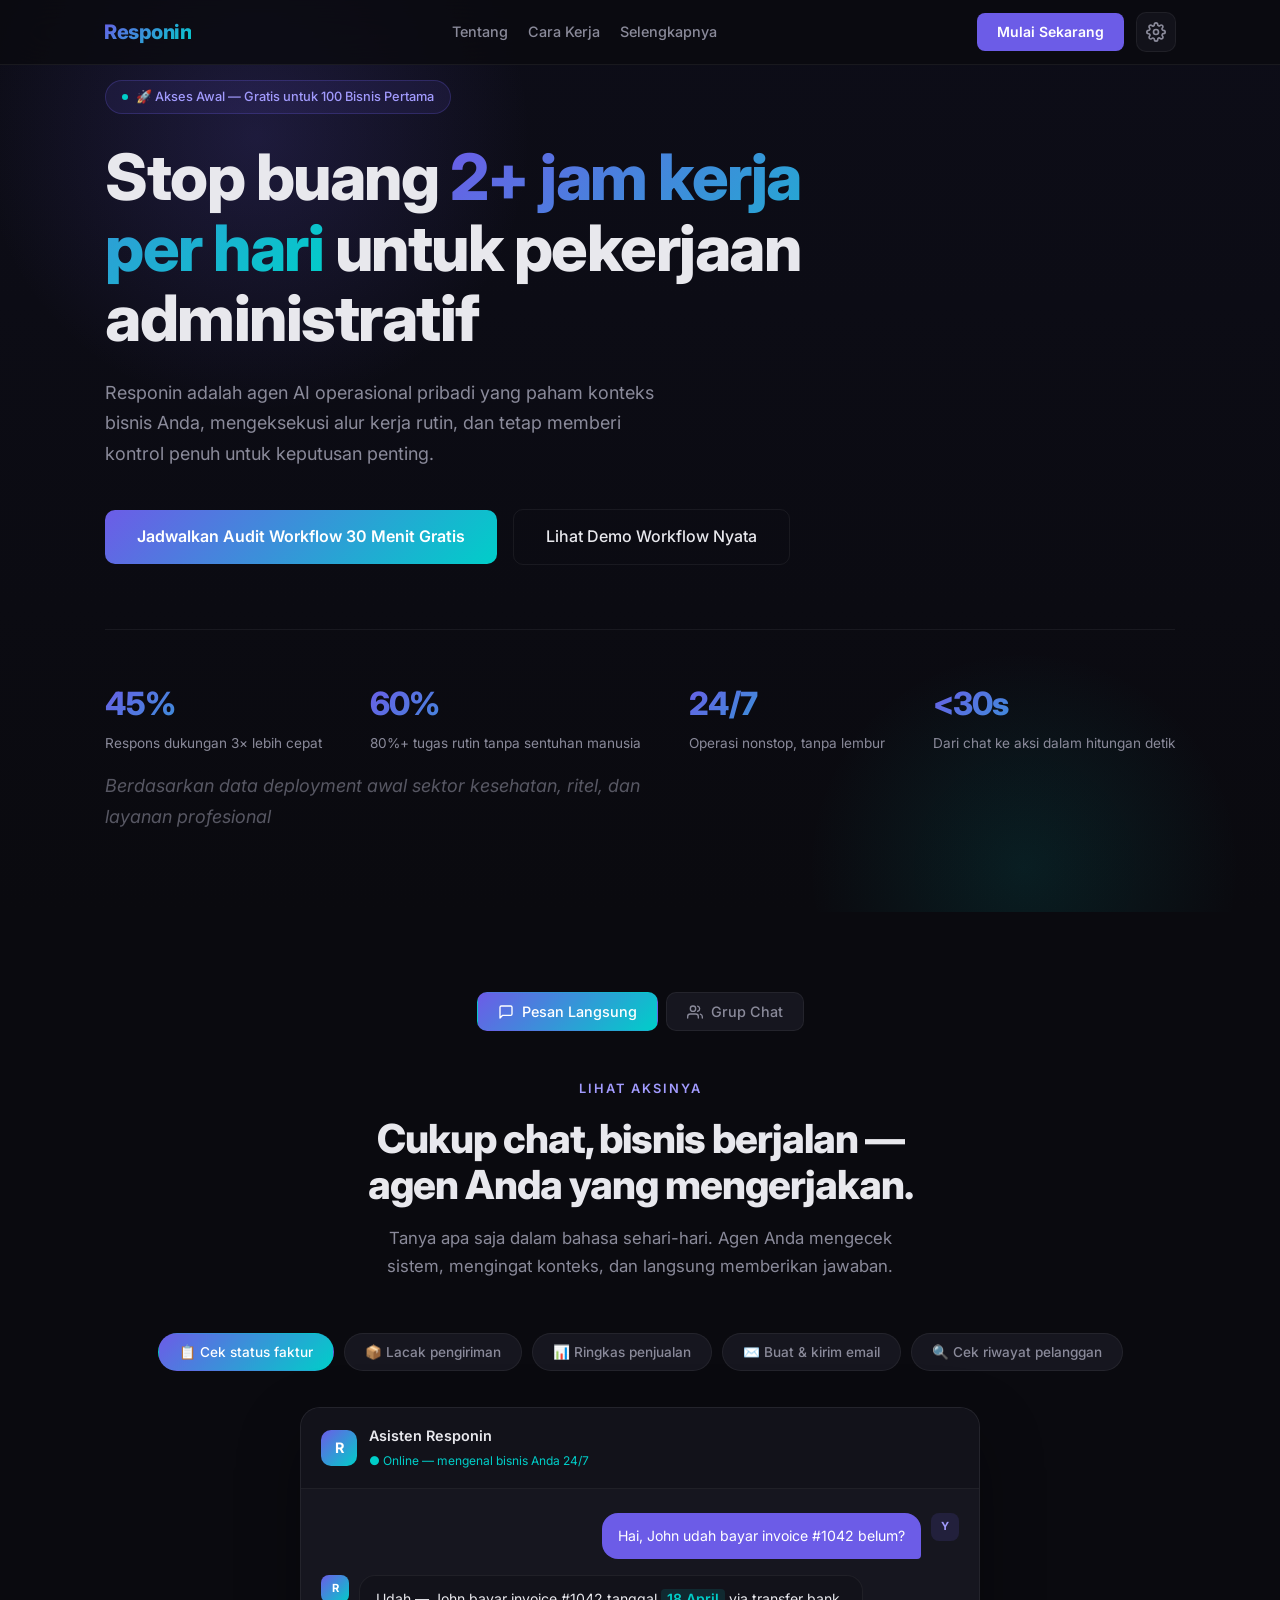
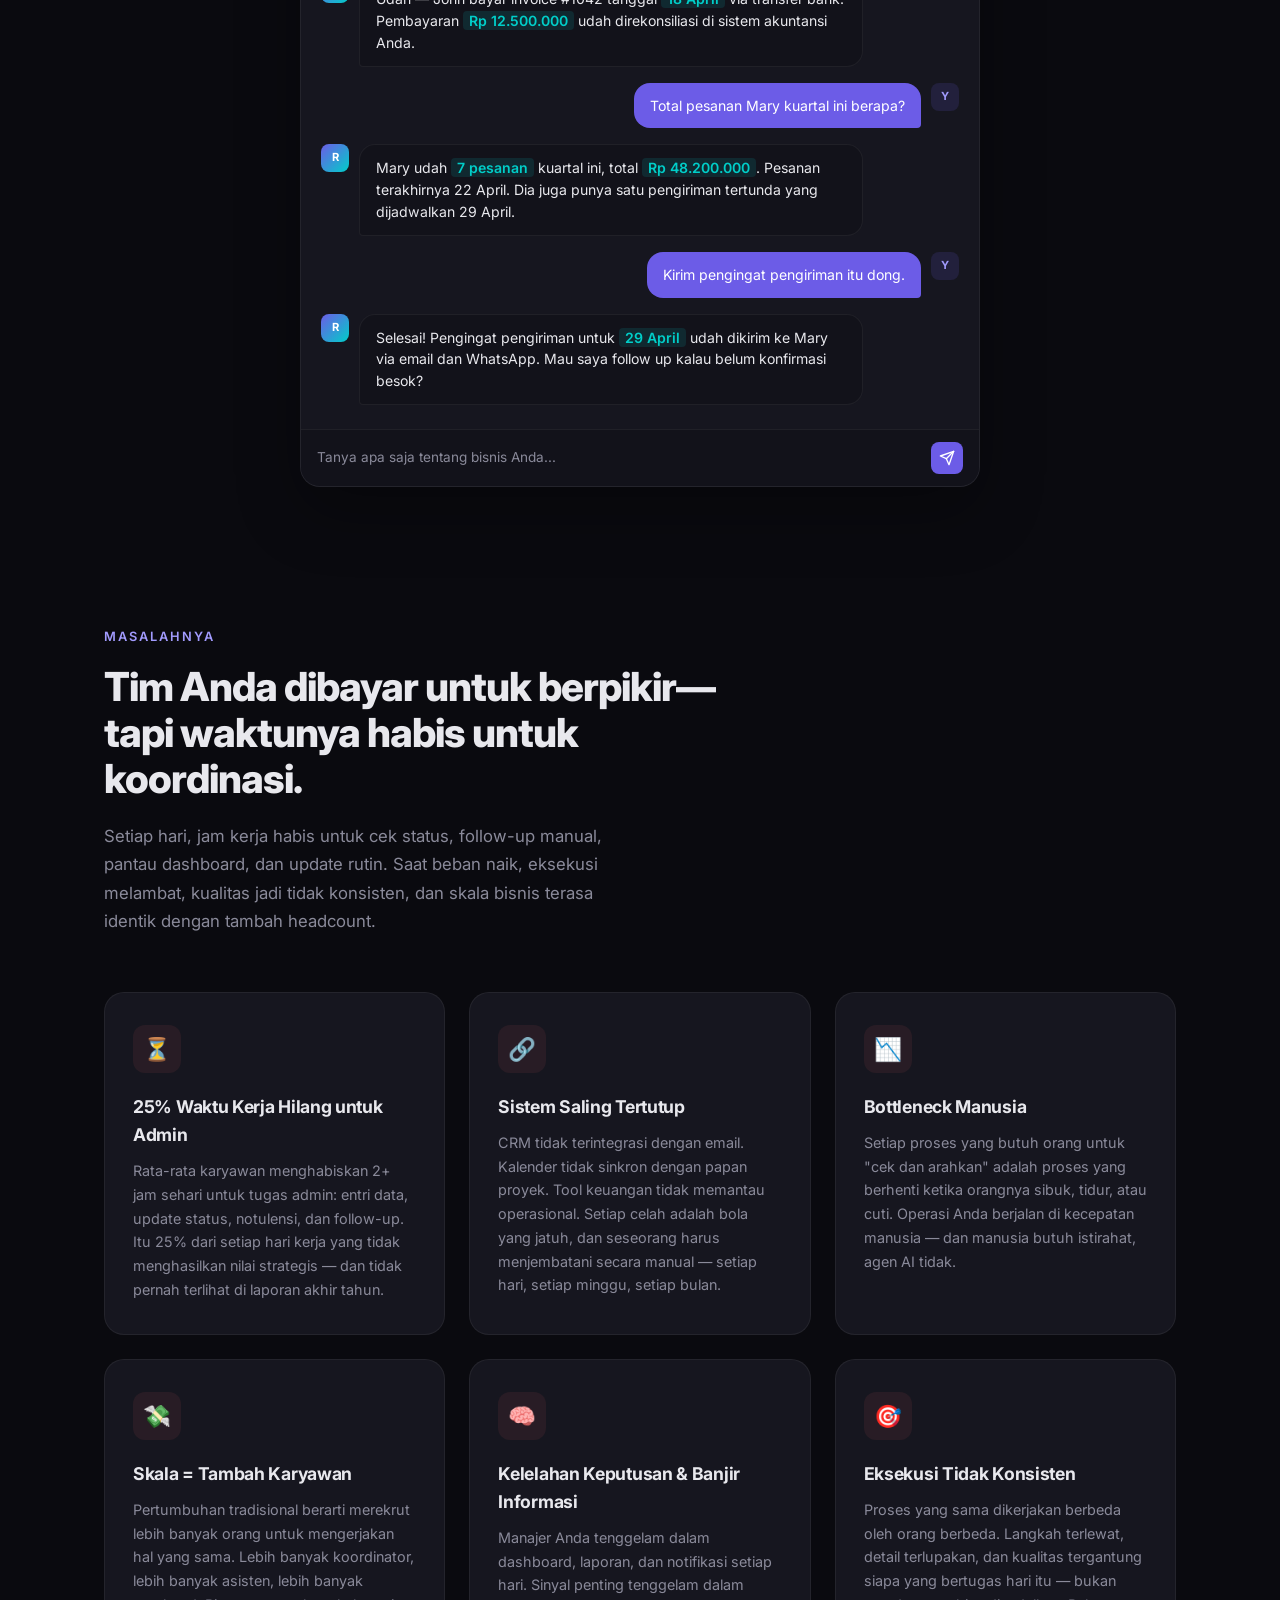
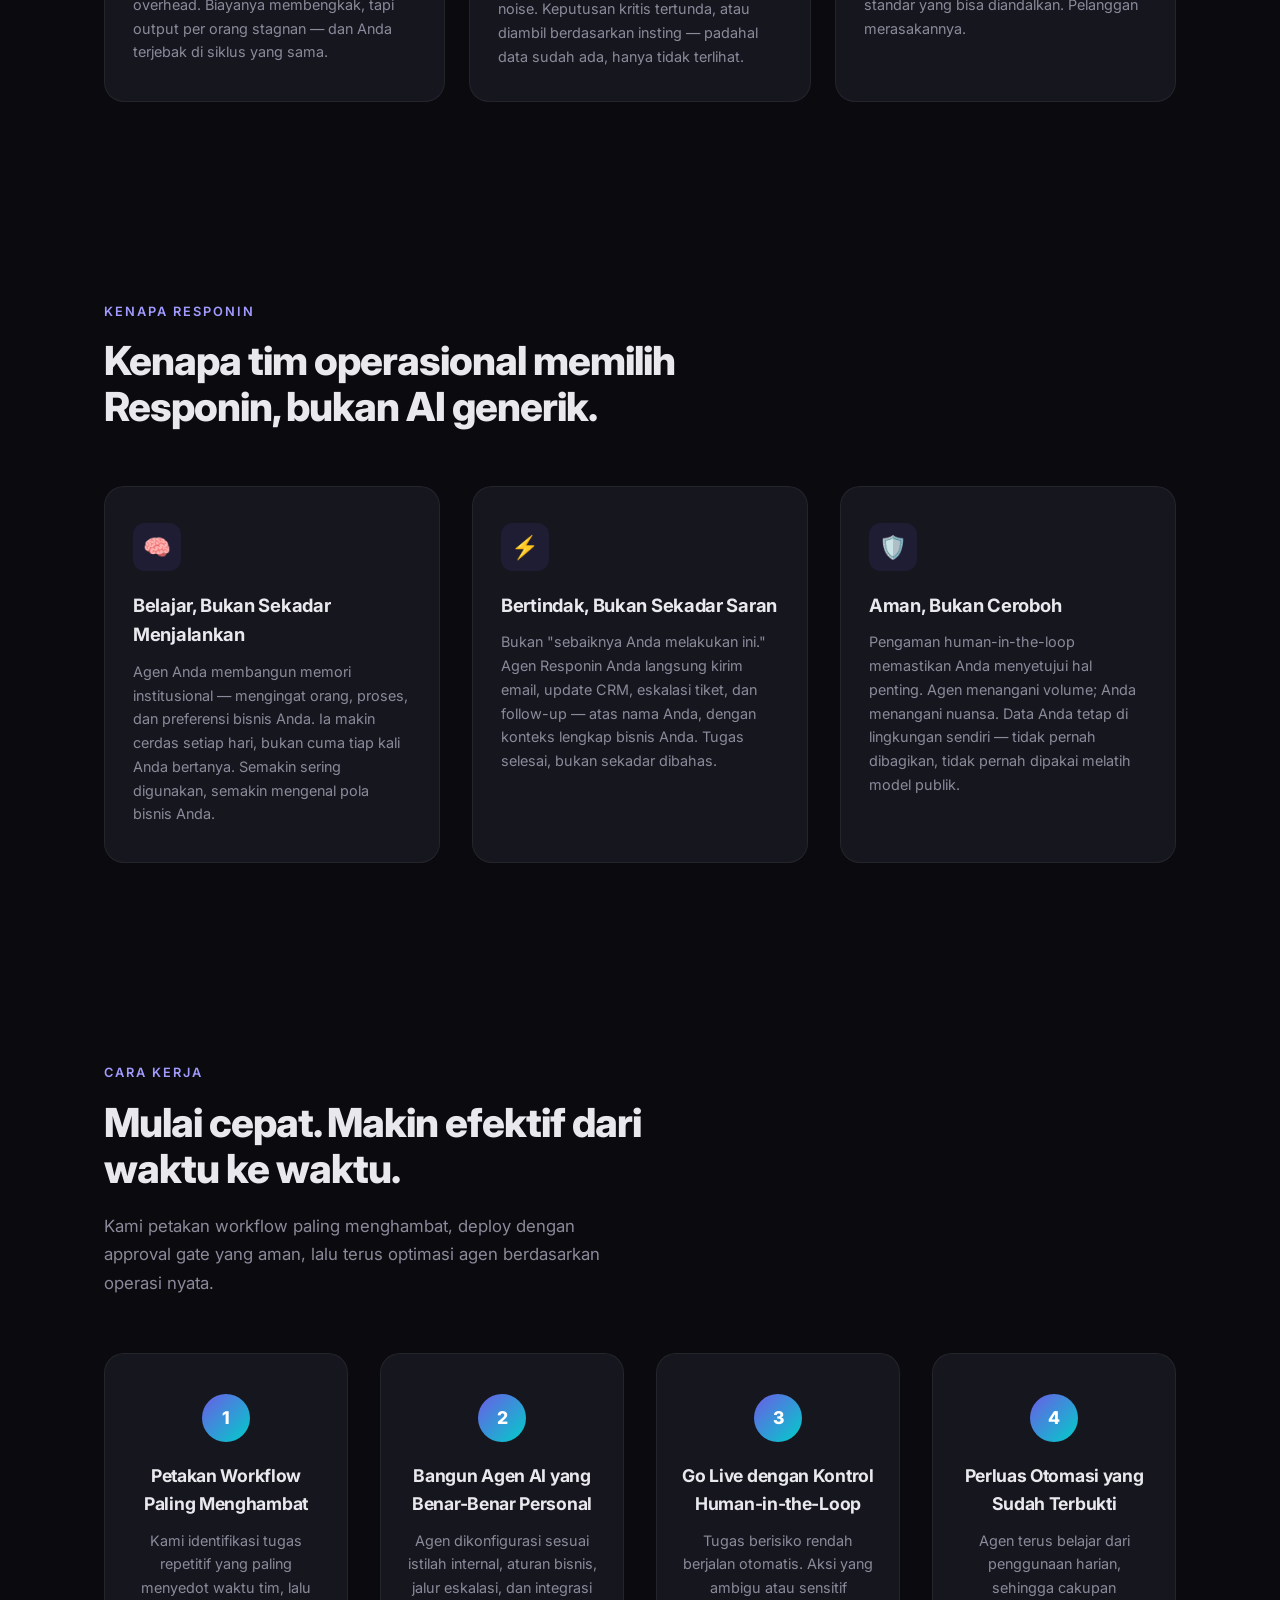
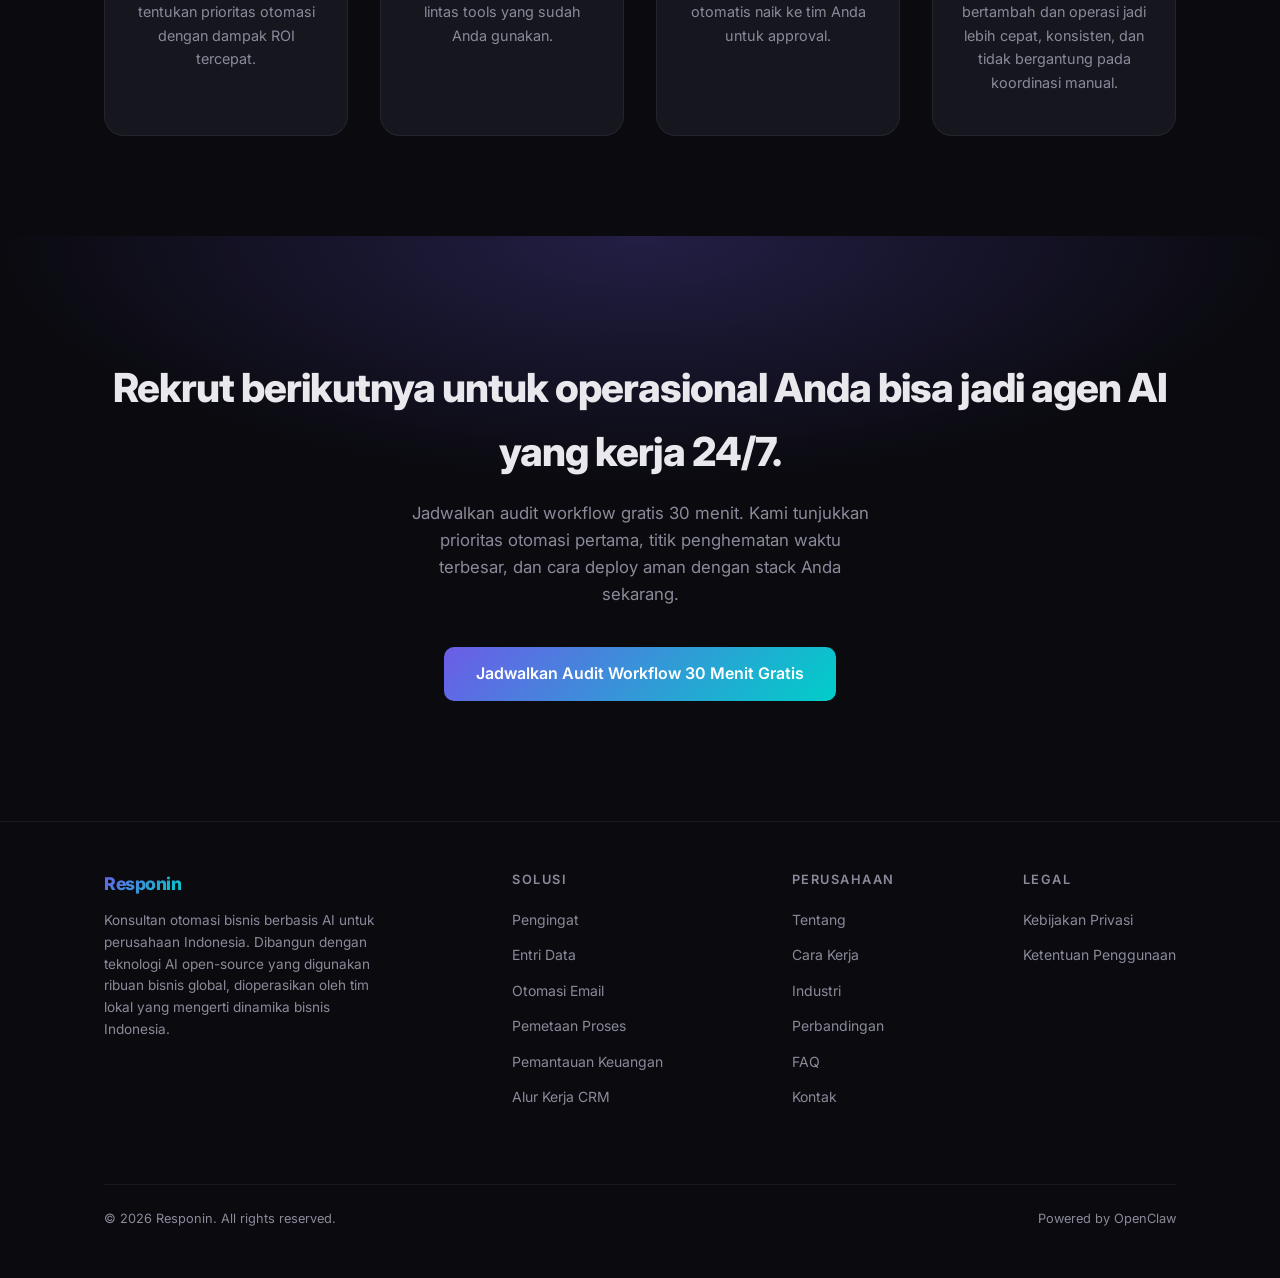
==== commit bc1bd687: "revamp landing copy for conversion + EN/ID transcreation" ====
--- a/index.html
+++ b/index.html
@@ -3,8 +3,8 @@
 <head>
   <meta charset="UTF-8" />
   <meta name="viewport" content="width=device-width, initial-scale=1.0" />
-  <title>Responin · Agen AI Personal untuk Otomasi Bisnis Anda</title>
-  <meta name="description" content="Your personal AI agent for business automation. Responin learns your workflows, remembers your context, and operates on your behalf so you can focus on what only you can do." />
+  <title>Responin · Personal AI Operations Agent for Business Teams</title>
+  <meta name="description" content="Stop losing hours to repetitive operations. Responin is your personal AI agent that remembers context, executes workflows, and keeps humans in control." />
 
   <!-- Favicon -->
   <link rel="icon" type="image/svg+xml" href="data:image/svg+xml,%3Csvg xmlns='http://www.w3.org/2000/svg' viewBox='0 0 32 32'%3E%3Cdefs%3E%3ClinearGradient id='g' x1='0' y1='0' x2='1' y2='1'%3E%3Cstop offset='0%25' stop-color='%236c5ce7'/%3E%3Cstop offset='100%25' stop-color='%2300cec9'/%3E%3C/linearGradient%3E%3C/defs%3E%3Crect width='32' height='32' rx='8' fill='url(%23g)'/%3E%3Ctext x='16' y='23' text-anchor='middle' font-family='Inter,sans-serif' font-weight='800' font-size='20' fill='white'%3ER%3C/text%3E%3C/svg%3E" />
@@ -98,11 +98,11 @@
         <span class="dot"></span>
         <span data-i18n="ui.hero_badge">Agen AI Personal Anda</span>
       </div>
-      <h1 data-i18n="ui.hero_title" data-i18n-html>Your Business Shouldn't Need You for <span>Every Little Thing</span></h1>
-      <p data-i18n="ui.hero_desc">Imagine a team member who never forgets, never sleeps, and knows your business like you do. That's not ChatGPT; that's your personal Responin agent. Built for your workflows. Trained on your context. Operating on your behalf.</p>
+      <h1 data-i18n="ui.hero_title" data-i18n-html>Stop Losing <span>2+ Hours a Day</span> to Busywork</h1>
+      <p data-i18n="ui.hero_desc">Responin is your personal AI operations agent that remembers your business context, executes repetitive workflows, and keeps you in control for sensitive decisions.</p>
       <div class="hero-actions">
-        <a href="https://calendly.com/hi-responin/30min" class="btn-primary booking-link" target="_blank" rel="noopener noreferrer" data-i18n="ui.hero_cta_primary">Join the Waitlist · Free AI Consultation</a>
-        <a href="#how" class="btn-secondary" data-i18n="ui.hero_cta_secondary">See How It Works</a>
+        <a href="https://calendly.com/hi-responin/30min" class="btn-primary booking-link" target="_blank" rel="noopener noreferrer" data-i18n="ui.hero_cta_primary">Book Free 30-Minute Workflow Audit</a>
+        <a href="#how" class="btn-secondary" data-i18n="ui.hero_cta_secondary">See Real Workflow Demos</a>
       </div>
       <div class="stats-bar fade-up">
         <div class="stat">
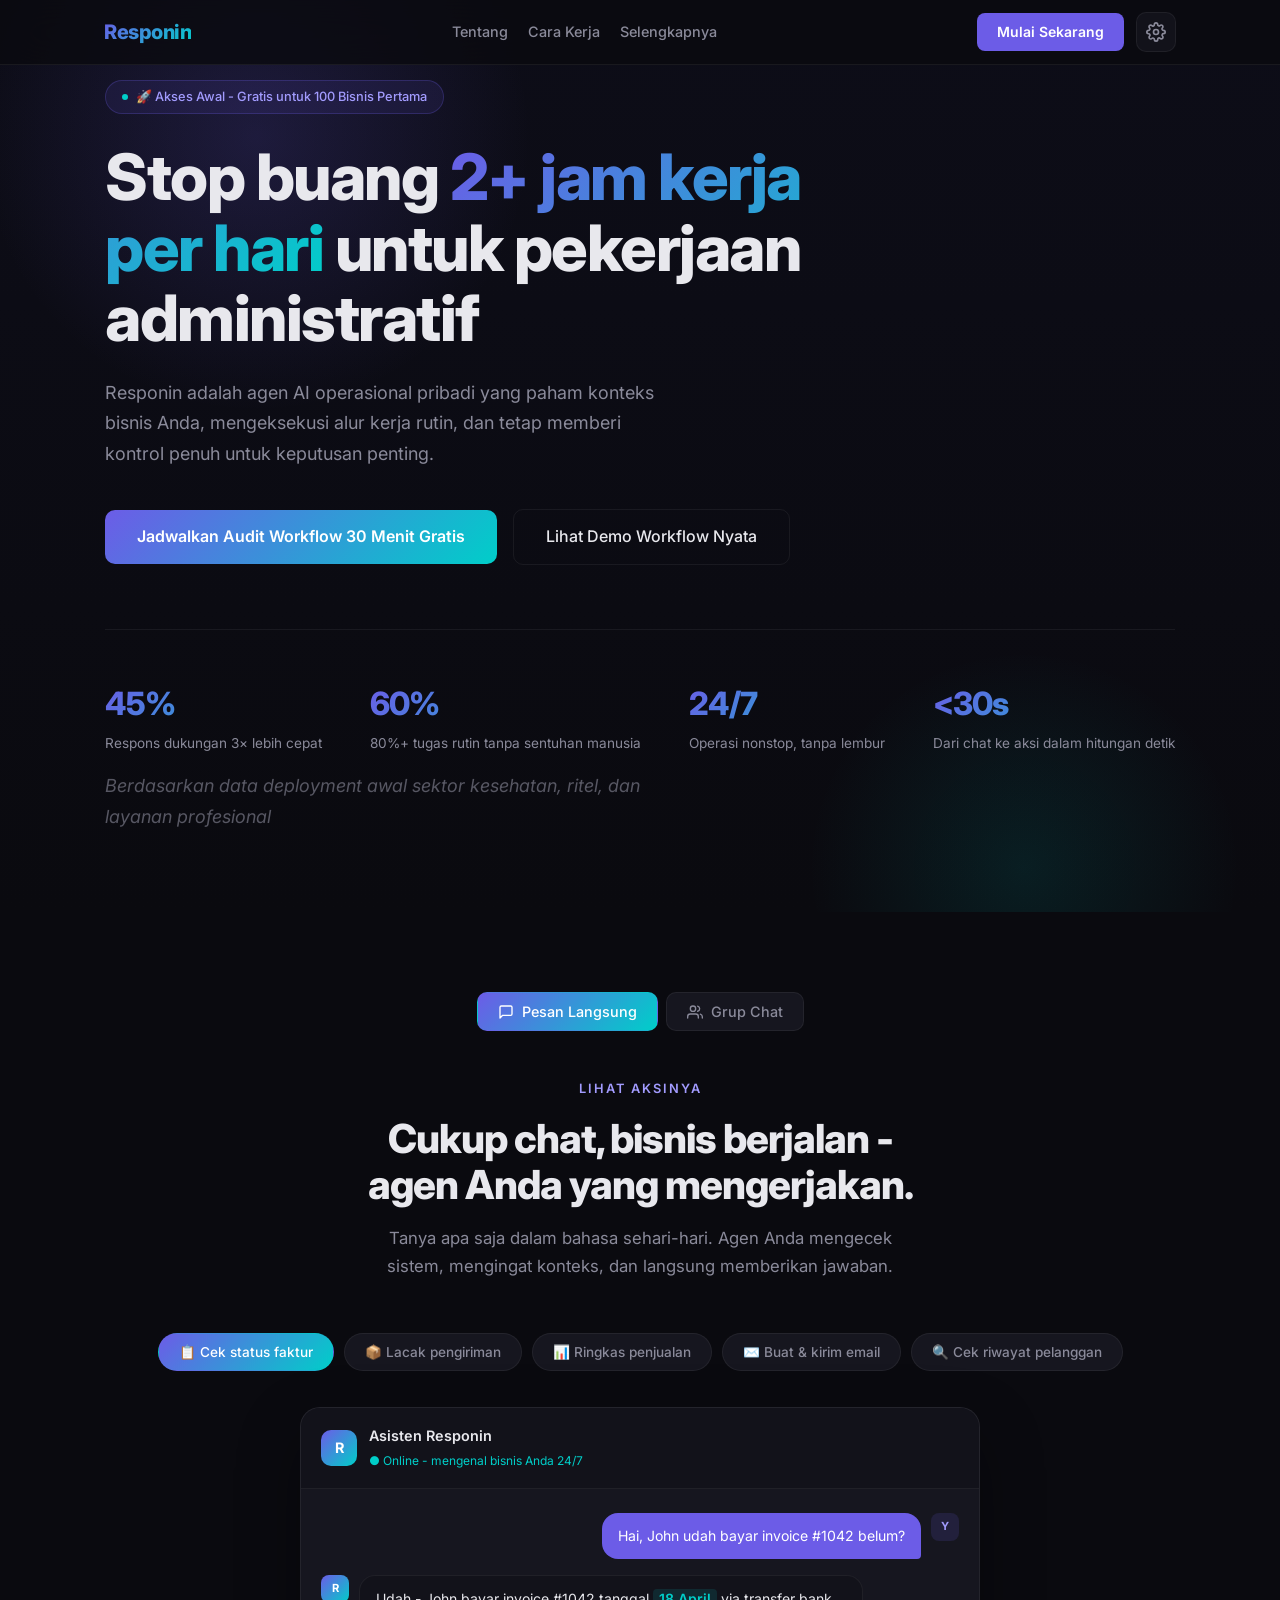
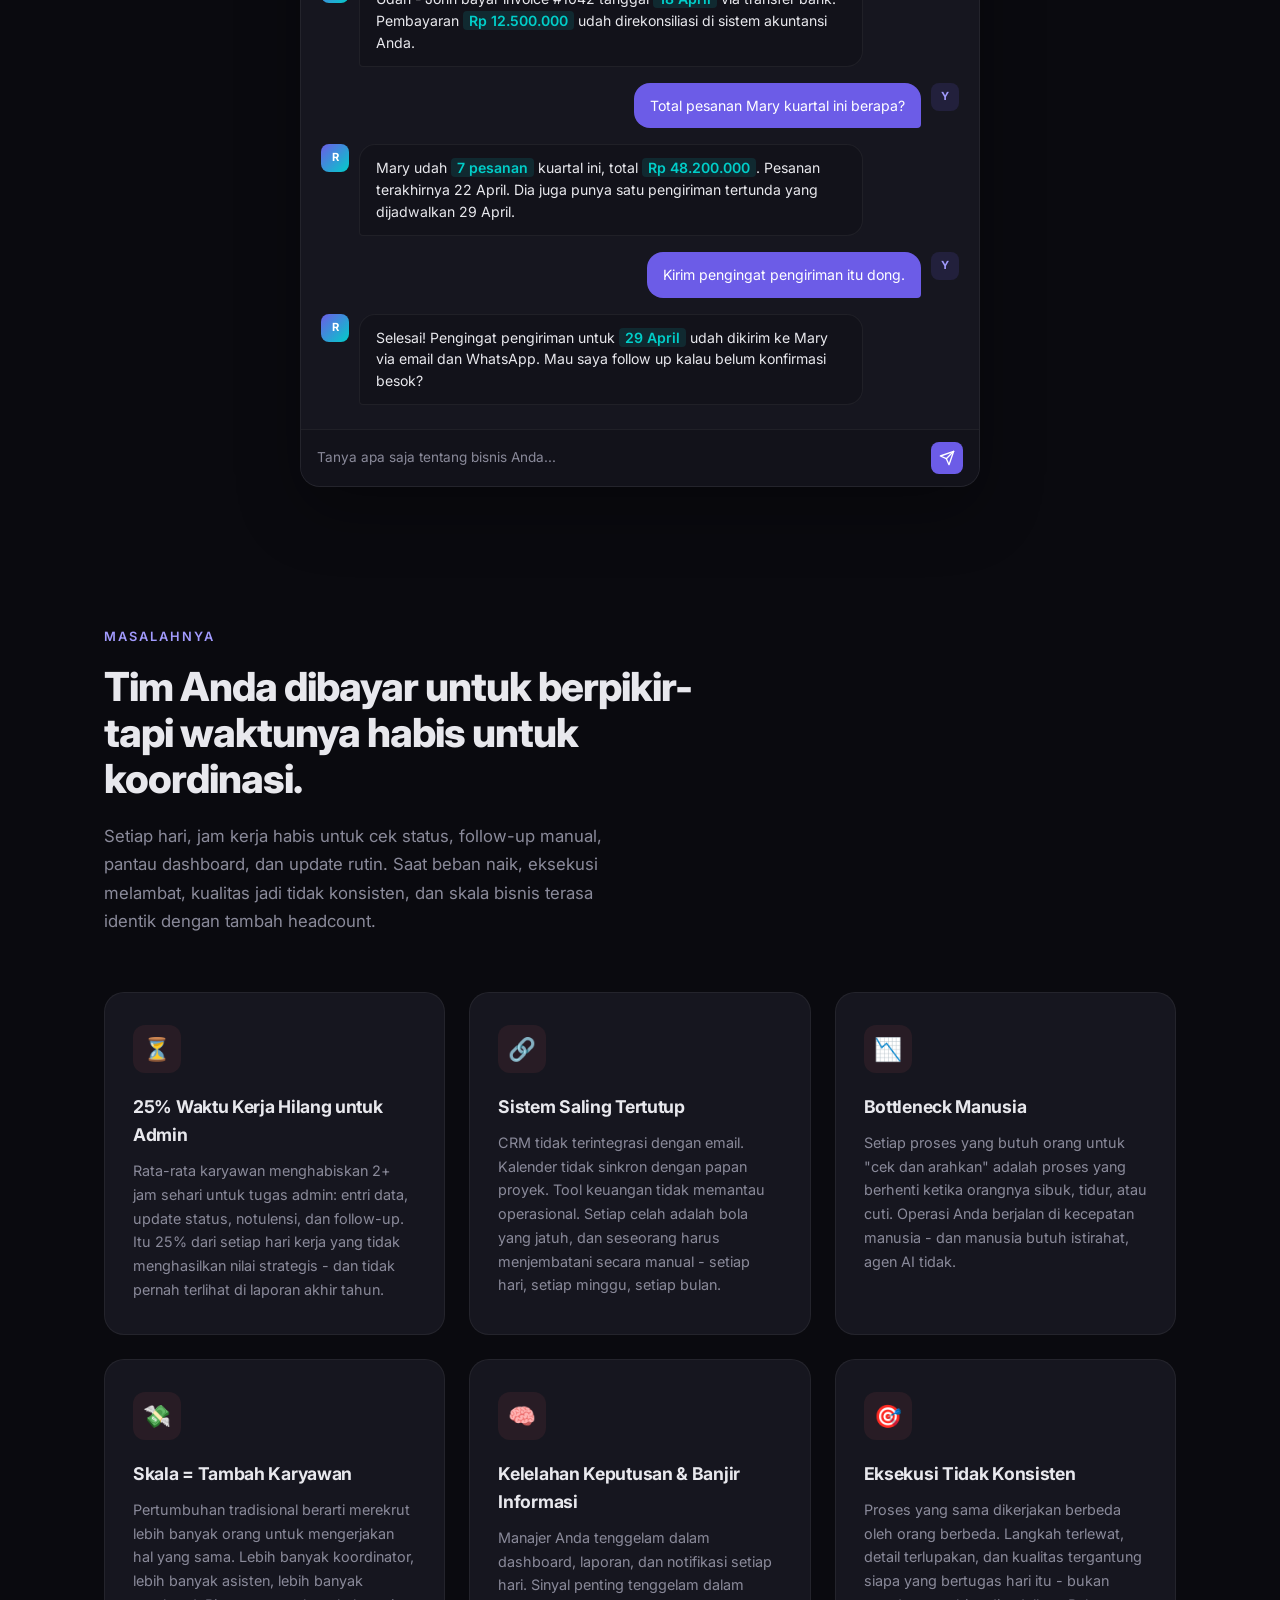
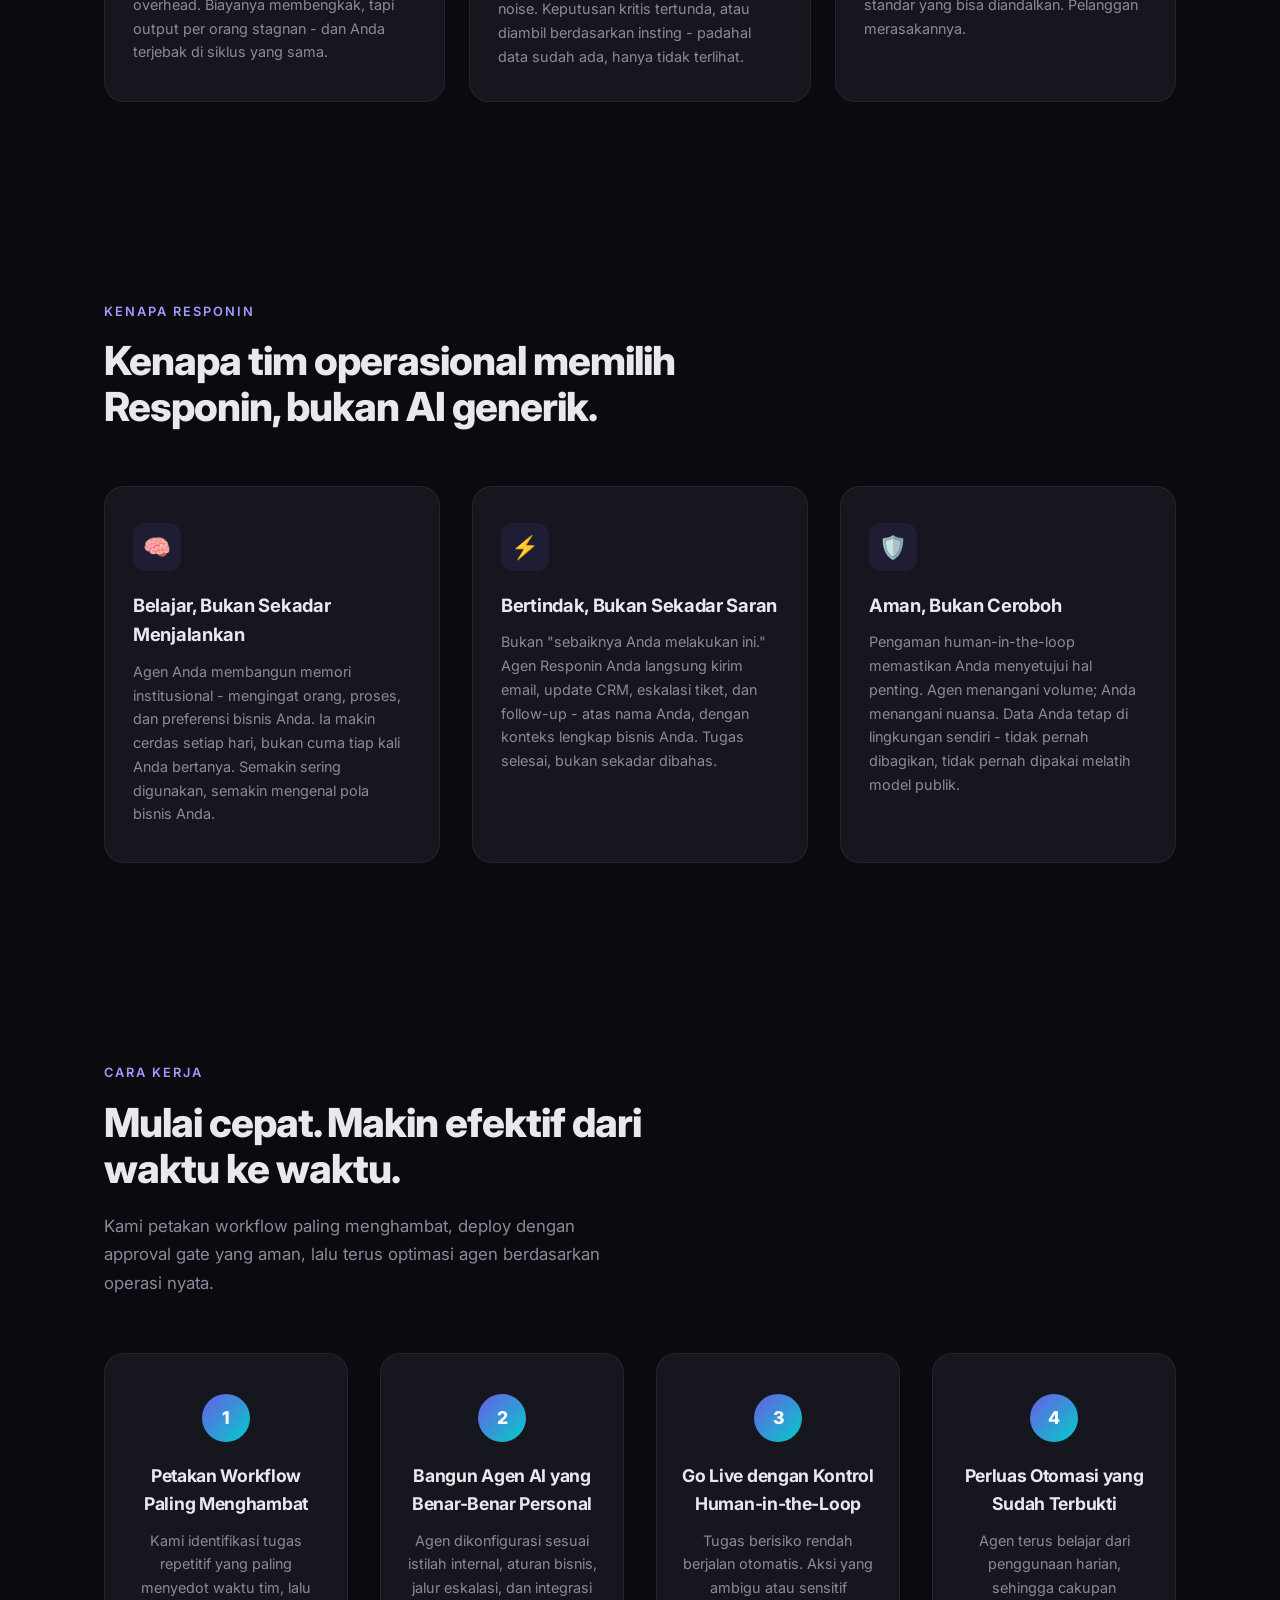
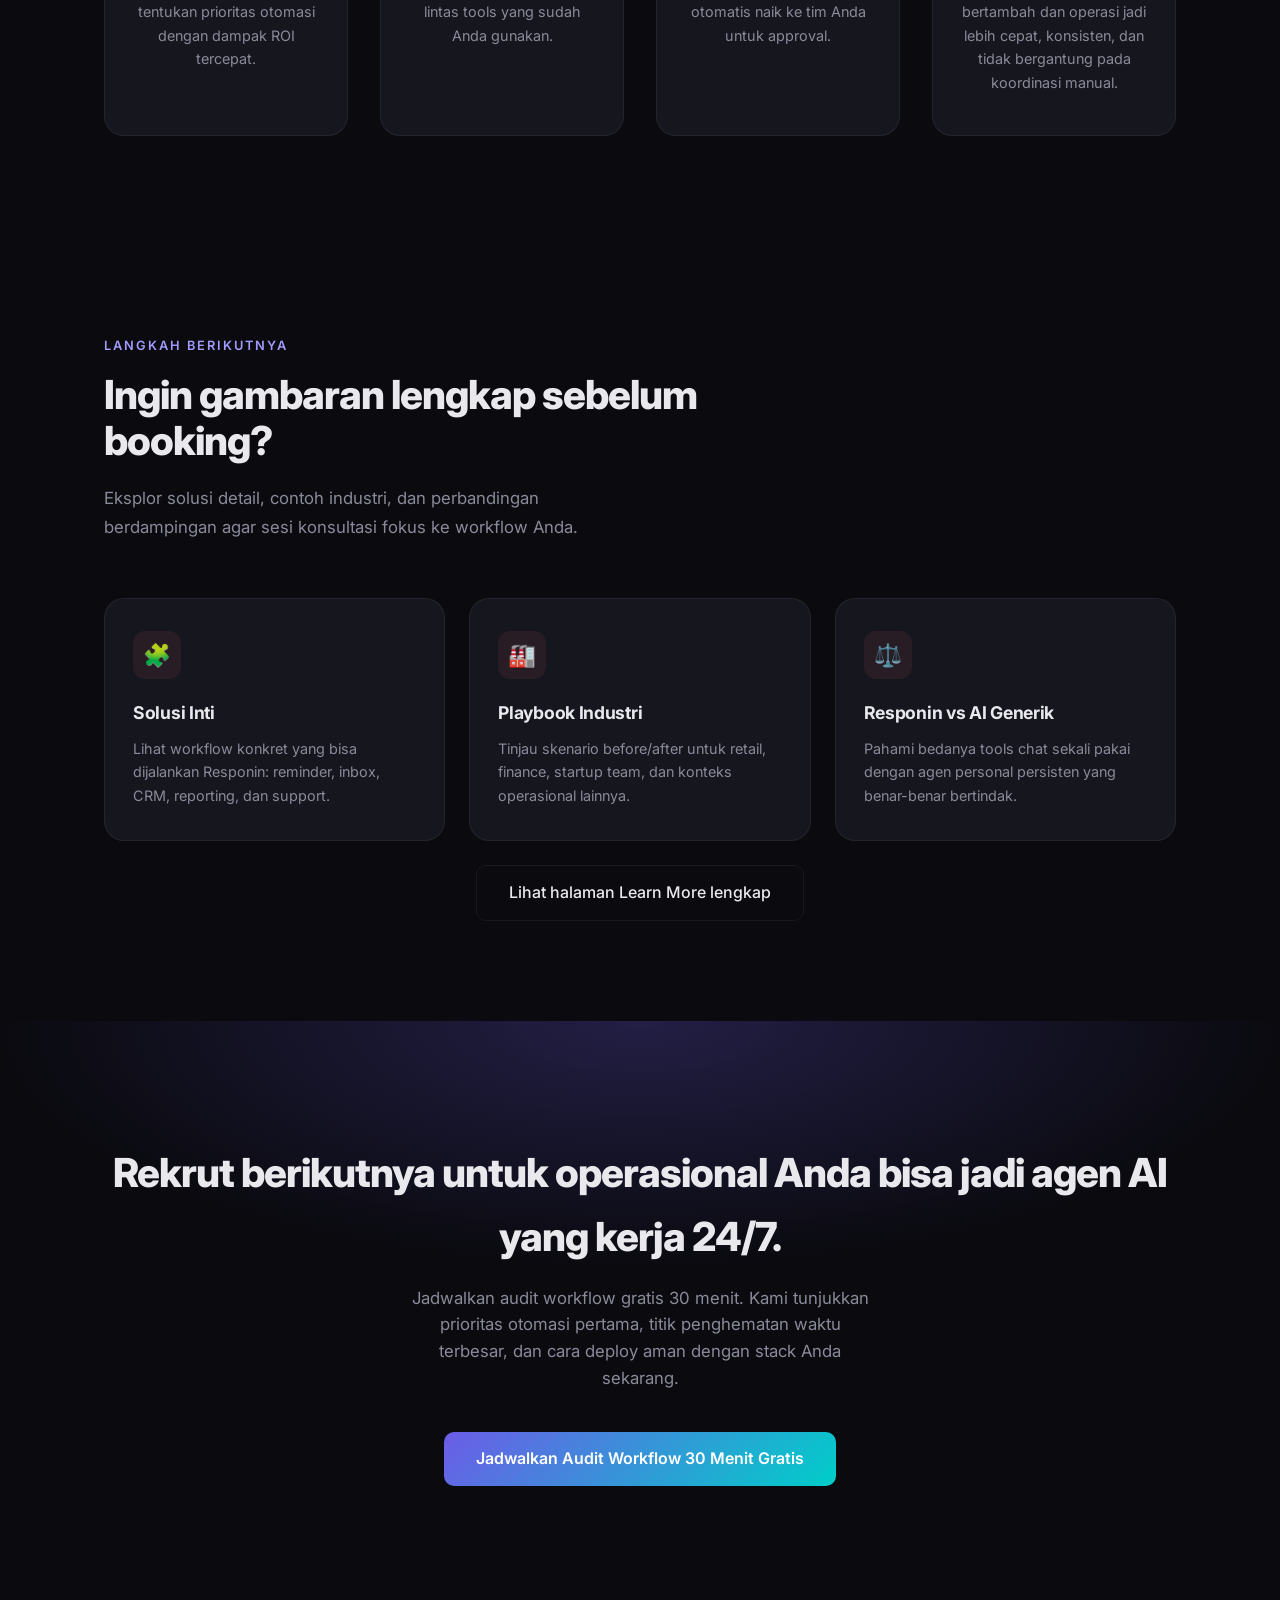
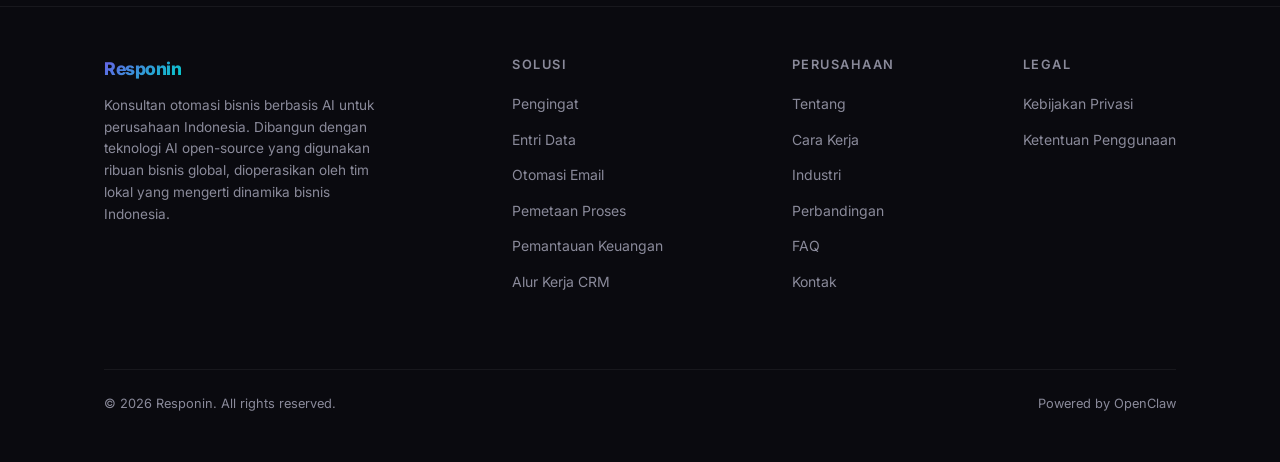
==== commit a90bc5f0: "feat: connect landing flow with guided learn-more journey" ====
--- a/index.html
+++ b/index.html
@@ -316,6 +316,37 @@
     </div>
   </section>
 
+  <!-- Learn More Bridge -->
+  <section class="section" id="learnmore-bridge">
+    <div class="container">
+      <div class="fade-up">
+        <p class="section-label" data-i18n="ui.bridge_label">Next Step</p>
+        <h2 class="section-title" data-i18n="ui.bridge_title">Want the full picture before booking?</h2>
+        <p class="section-desc" data-i18n="ui.bridge_desc">Explore detailed solutions, industry examples, and a side-by-side comparison so the consultation can focus on your exact workflow.</p>
+      </div>
+      <div class="problem-grid">
+        <a href="learnmore.html#solutions" class="problem-card fade-up" style="text-decoration: none; color: inherit;">
+          <div class="problem-icon">🧩</div>
+          <h3 data-i18n="ui.bridge_card_1_title">Core Solutions</h3>
+          <p data-i18n="ui.bridge_card_1_desc">See the concrete workflows Responin can run across reminders, inboxes, CRM, reporting, and support.</p>
+        </a>
+        <a href="learnmore.html#industries" class="problem-card fade-up" style="text-decoration: none; color: inherit;">
+          <div class="problem-icon">🏭</div>
+          <h3 data-i18n="ui.bridge_card_2_title">Industry Playbooks</h3>
+          <p data-i18n="ui.bridge_card_2_desc">Review before/after scenarios for retail, finance, startup teams, and other operational contexts.</p>
+        </a>
+        <a href="learnmore.html#vs-generic" class="problem-card fade-up" style="text-decoration: none; color: inherit;">
+          <div class="problem-icon">⚖️</div>
+          <h3 data-i18n="ui.bridge_card_3_title">Responin vs Generic AI</h3>
+          <p data-i18n="ui.bridge_card_3_desc">Understand the difference between one-off chat tools and a persistent, action-taking personal agent.</p>
+        </a>
+      </div>
+      <div class="hero-actions fade-up" style="justify-content: center; margin-top: 24px;">
+        <a href="learnmore.html" class="btn-secondary" data-i18n="ui.bridge_cta">Explore the full Learn More page</a>
+      </div>
+    </div>
+  </section>
+
   <!-- CTA -->
   <section class="section cta-section" id="cta">
     <div class="container fade-up">
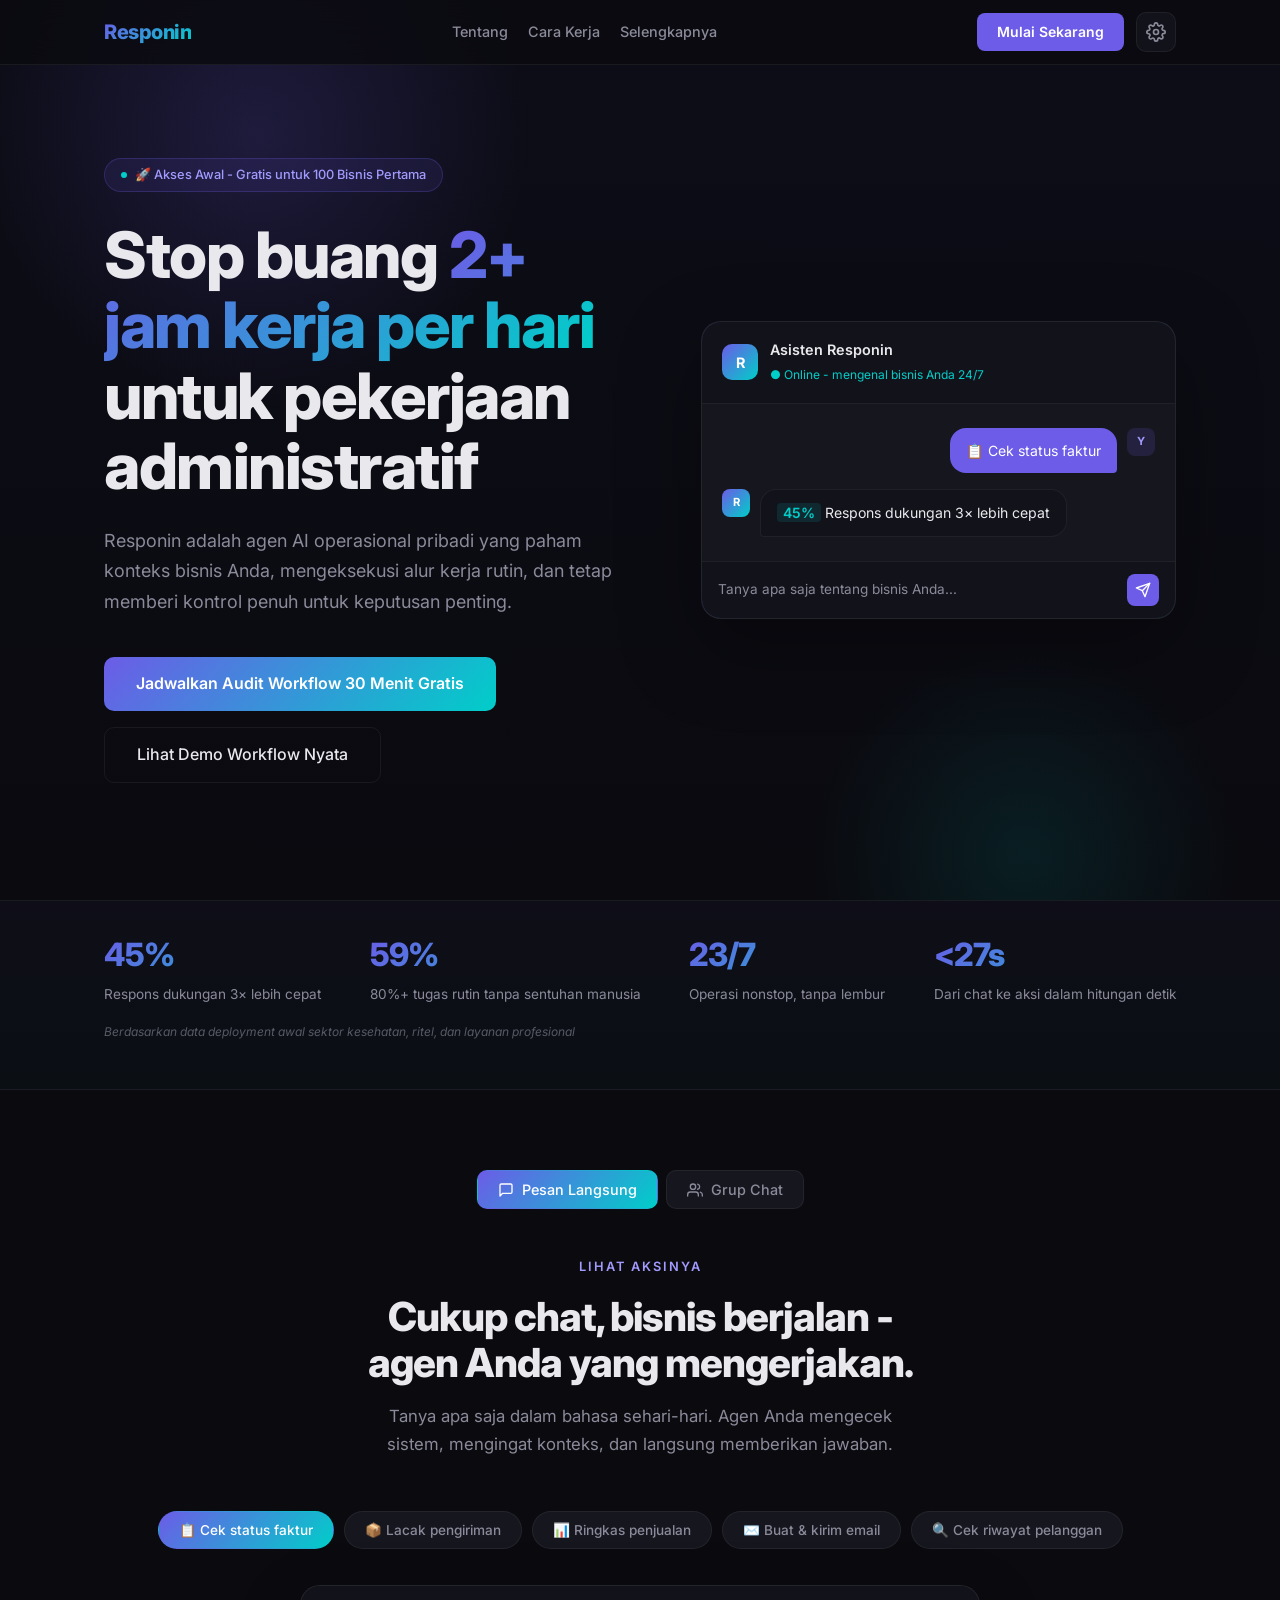
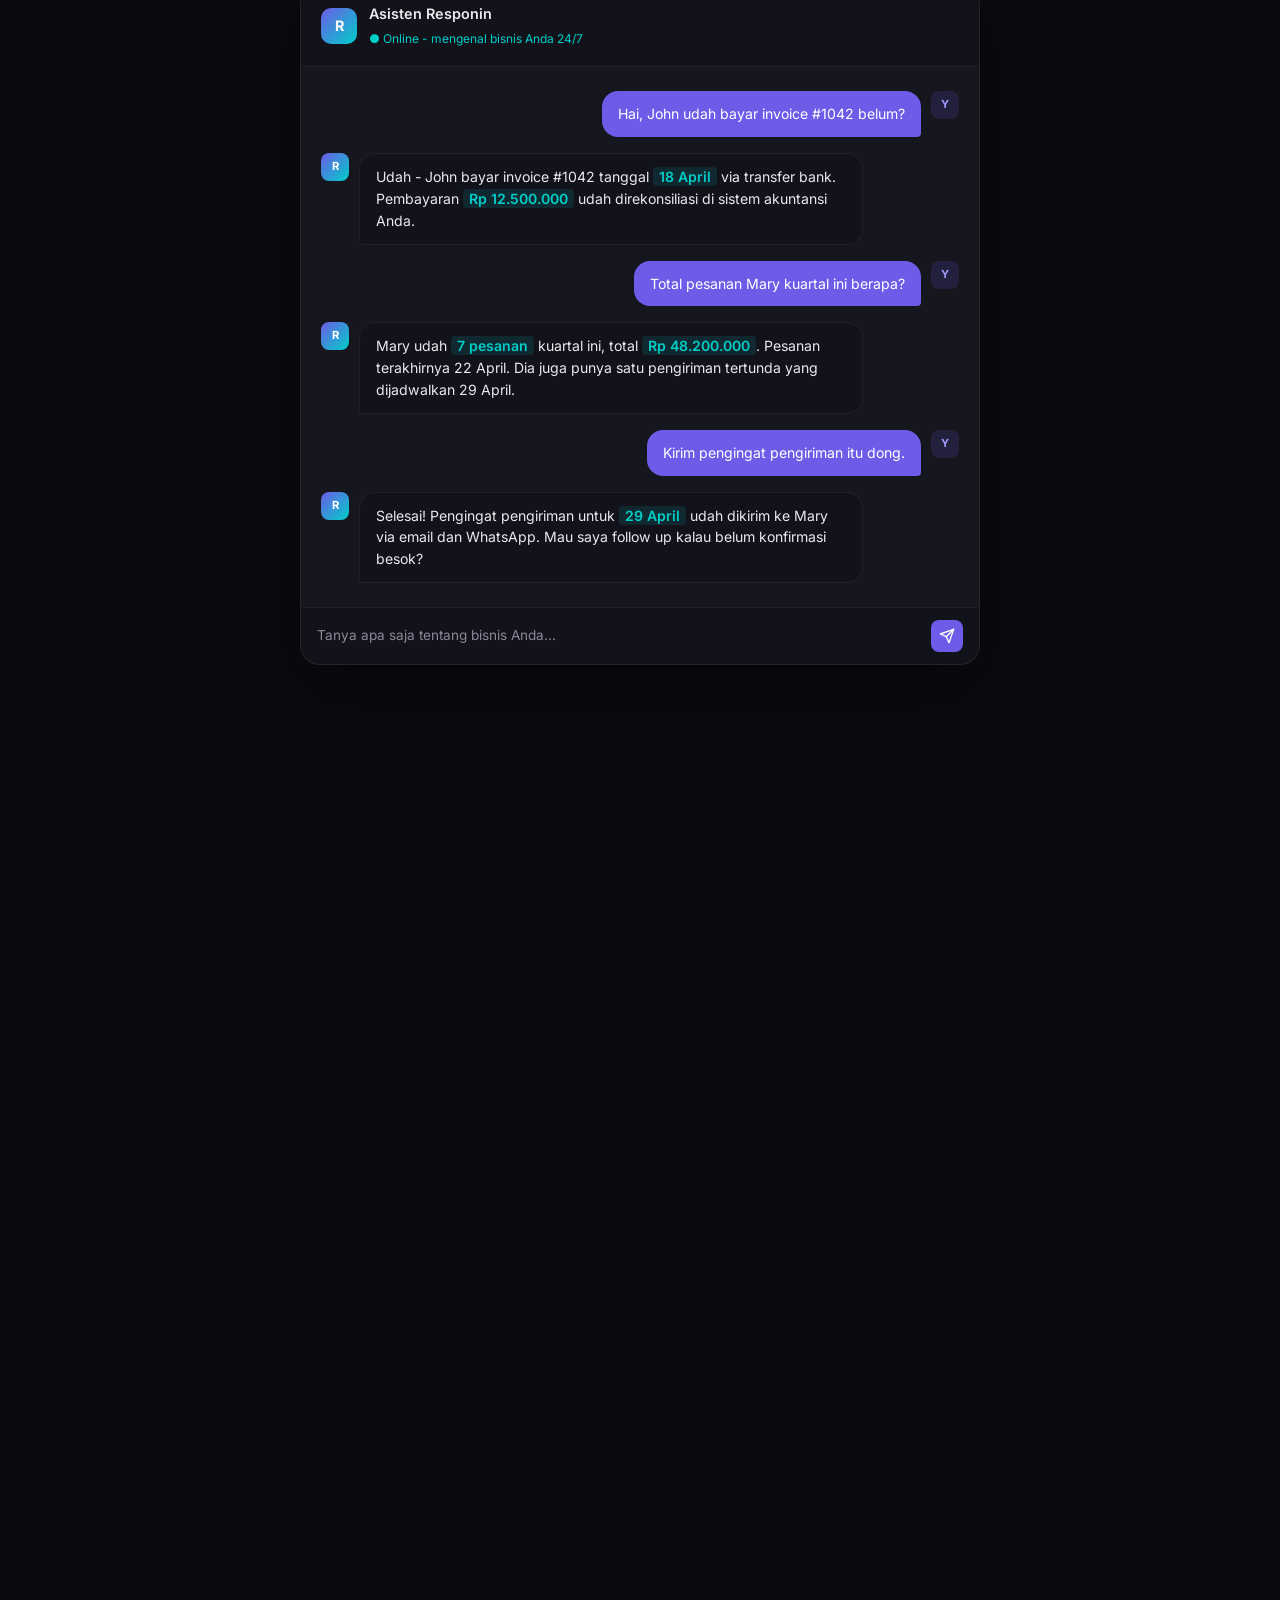
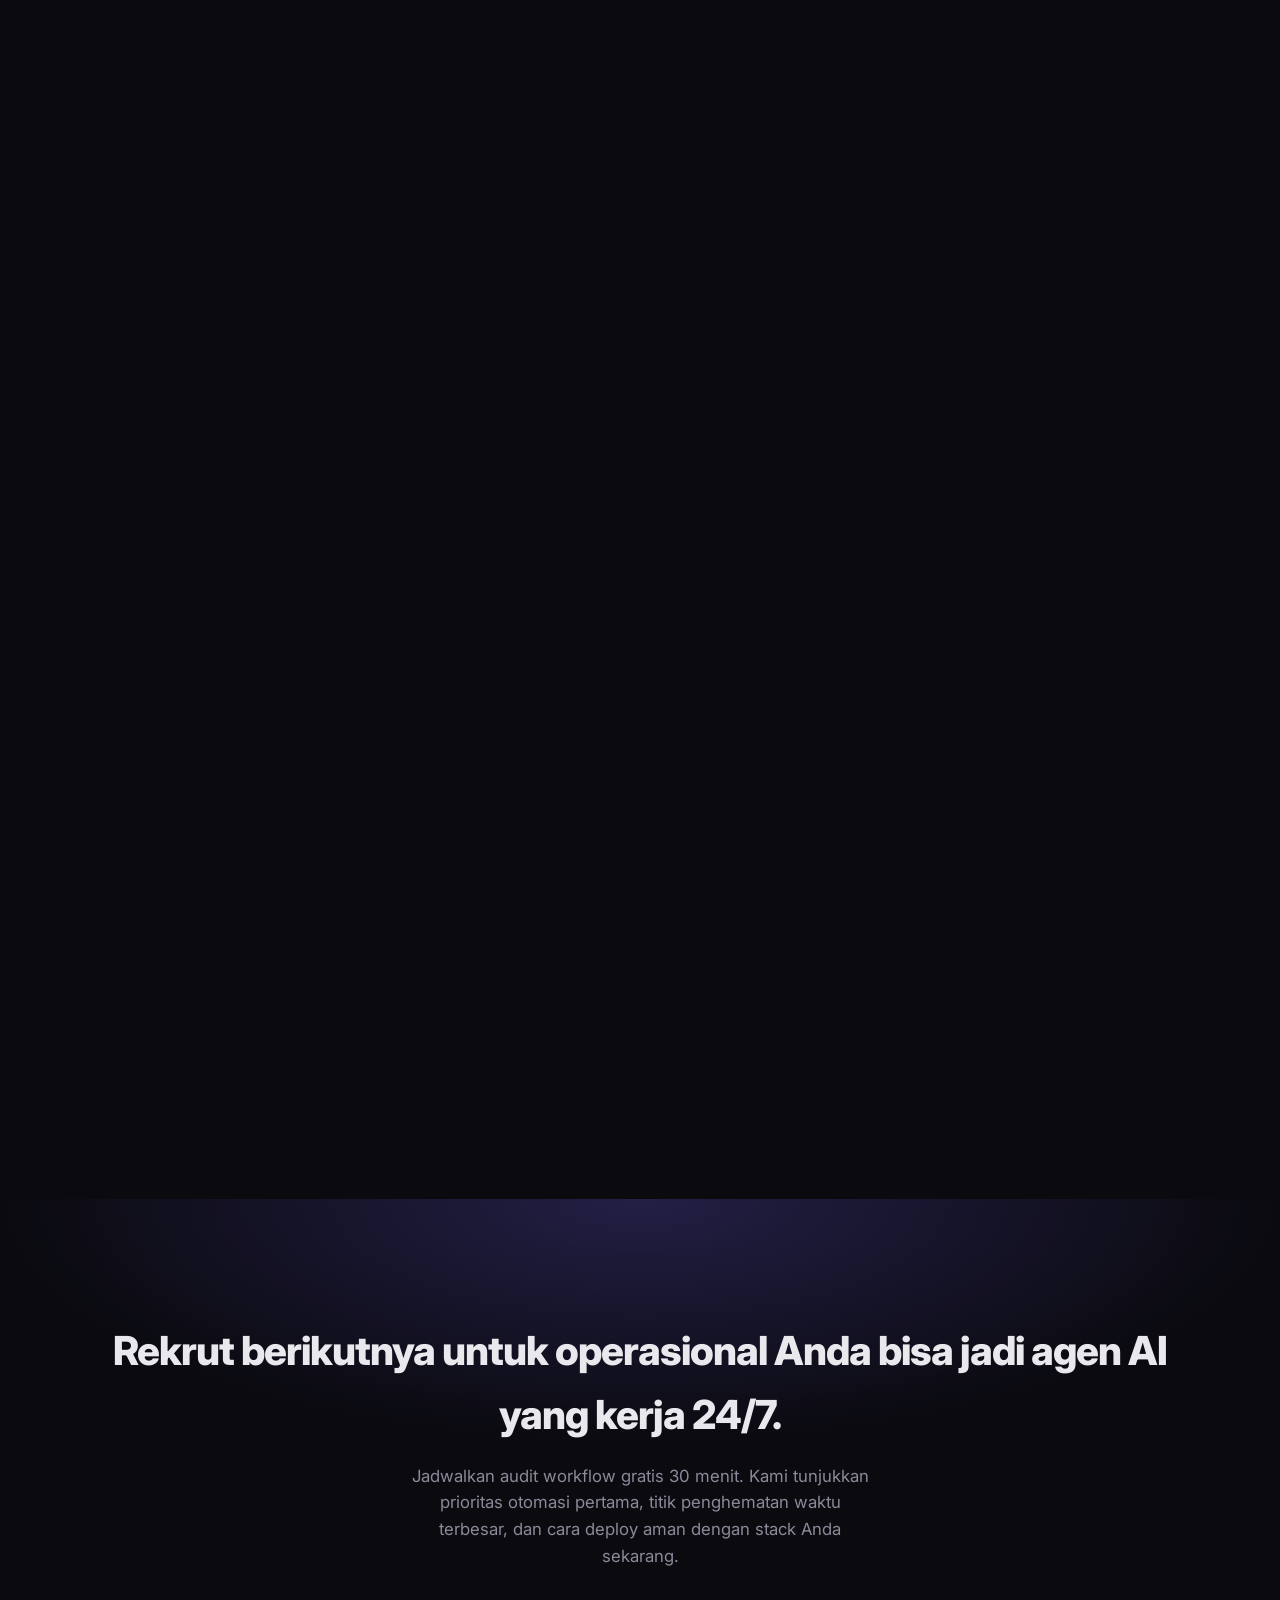
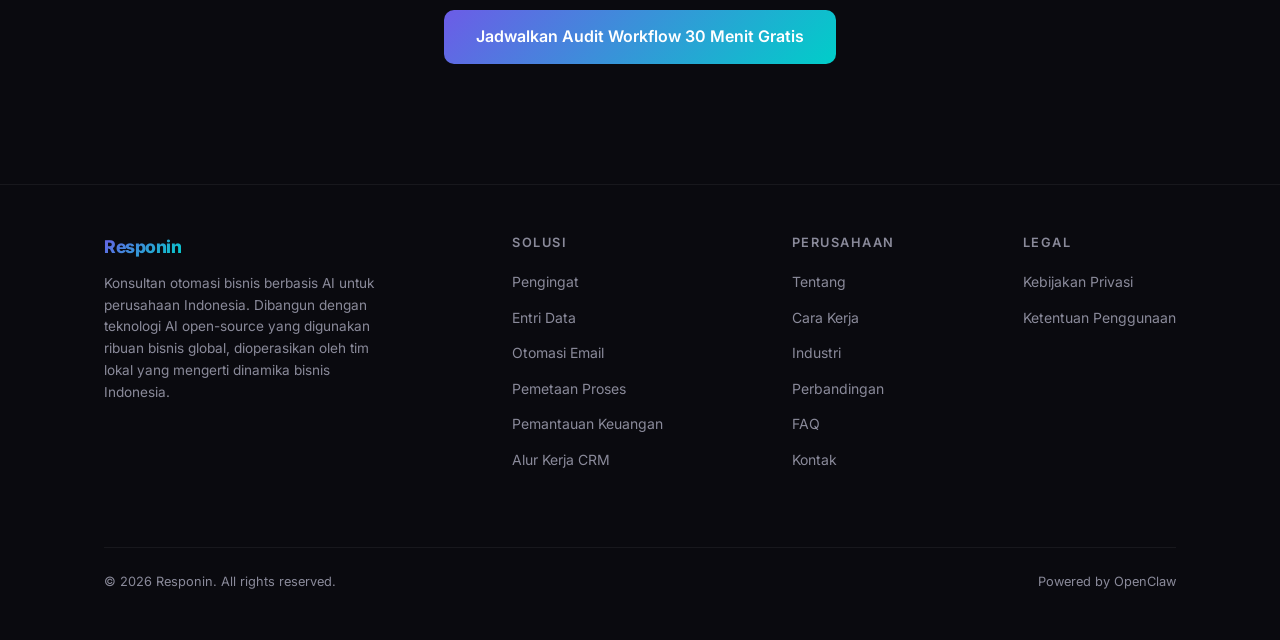
==== commit ecb93712: "feat: optimize landing layout and components" ====
--- a/index.html
+++ b/index.html
@@ -93,128 +93,161 @@
   <main id="main">
     <!-- Hero -->
     <section class="hero" id="hero">
-    <div class="container">
-      <div class="hero-badge">
-        <span class="dot"></span>
-        <span data-i18n="ui.hero_badge">Agen AI Personal Anda</span>
-      </div>
-      <h1 data-i18n="ui.hero_title" data-i18n-html>Stop Losing <span>2+ Hours a Day</span> to Busywork</h1>
-      <p data-i18n="ui.hero_desc">Responin is your personal AI operations agent that remembers your business context, executes repetitive workflows, and keeps you in control for sensitive decisions.</p>
-      <div class="hero-actions">
-        <a href="https://calendly.com/hi-responin/30min" class="btn-primary booking-link" target="_blank" rel="noopener noreferrer" data-i18n="ui.hero_cta_primary">Book Free 30-Minute Workflow Audit</a>
-        <a href="#how" class="btn-secondary" data-i18n="ui.hero_cta_secondary">See Real Workflow Demos</a>
-      </div>
-      <div class="stats-bar fade-up">
-        <div class="stat">
-          <div class="stat-value">45%</div>
-          <div class="stat-label" data-i18n="ui.stat_1_label">Avg. support time reduced</div>
-        </div>
-        <div class="stat">
-          <div class="stat-value">60%</div>
-          <div class="stat-label" data-i18n="ui.stat_2_label">Routine tasks automated</div>
-        </div>
-        <div class="stat">
-          <div class="stat-value">24/7</div>
-          <div class="stat-label" data-i18n="ui.stat_3_label">Always-on operations</div>
-        </div>
-        <div class="stat">
-          <div class="stat-value">&lt;30s</div>
-          <div class="stat-label" data-i18n="ui.stat_4_label">From command to action</div>
-        </div>
-      </div>
-      <p class="stats-footnote" data-i18n="ui.stats_footnote">Based on early deployment data</p>
-    </div>
-  </section>
+      <div class="container hero-grid">
+        <div class="hero-copy">
+          <div class="hero-badge">
+            <span class="dot"></span>
+            <span data-i18n="ui.hero_badge">Agen AI Personal Anda</span>
+          </div>
+          <h1 data-i18n="ui.hero_title" data-i18n-html>Stop Losing <span>2+ Hours a Day</span> to Busywork</h1>
+          <p data-i18n="ui.hero_desc">Responin is your personal AI operations agent that remembers your business context, executes repetitive workflows, and keeps you in control for sensitive decisions.</p>
+          <div class="hero-actions">
+            <a href="https://calendly.com/hi-responin/30min" class="btn-primary booking-link" target="_blank" rel="noopener noreferrer" data-i18n="ui.hero_cta_primary">Book Free 30-Minute Workflow Audit</a>
+            <a href="#chat-demo" class="btn-secondary" data-i18n="ui.hero_cta_secondary">See Real Workflow Demos</a>
+          </div>
+        </div>
+        <aside class="hero-preview fade-up" aria-labelledby="hero-preview-title">
+          <div class="chat-topbar">
+            <div class="chat-topbar-avatar">R</div>
+            <div class="chat-topbar-info">
+              <h2 id="hero-preview-title" data-i18n="ui.chat_bot_name">Responin Assistant</h2>
+              <span data-i18n="ui.chat_bot_status">● Online, remembers your business</span>
+            </div>
+          </div>
+          <div class="hero-preview-body" aria-hidden="true">
+            <div class="chat-msg user is-visible">
+              <div class="chat-msg-avatar">Y</div>
+              <div class="chat-msg-bubble" data-i18n="ui.chat_ex_1">📋 Check invoice status</div>
+            </div>
+            <div class="chat-msg agent is-visible">
+              <div class="chat-msg-avatar">R</div>
+              <div class="chat-msg-bubble">
+                <span class="highlight">45%</span>
+                <span data-i18n="ui.stat_1_label">Avg. support time reduced</span>
+              </div>
+            </div>
+            <div class="chat-input-bar">
+              <div class="chat-demo-input" data-i18n="ui.chat_placeholder">Ask anything about your business...</div>
+              <span class="chat-send-btn">
+                <svg width="16" height="16"><use href="icons.svg#icon-send"/></svg>
+              </span>
+            </div>
+          </div>
+        </aside>
+      </div>
+    </section>
+
+    <!-- Proof Strip -->
+    <section class="proof-strip" aria-label="Responin impact metrics">
+      <div class="container">
+        <div class="stats-bar fade-up">
+          <div class="stat">
+            <div class="stat-value">45%</div>
+            <div class="stat-label" data-i18n="ui.stat_1_label">Avg. support time reduced</div>
+          </div>
+          <div class="stat">
+            <div class="stat-value">60%</div>
+            <div class="stat-label" data-i18n="ui.stat_2_label">Routine tasks automated</div>
+          </div>
+          <div class="stat">
+            <div class="stat-value">24/7</div>
+            <div class="stat-label" data-i18n="ui.stat_3_label">Always-on operations</div>
+          </div>
+          <div class="stat">
+            <div class="stat-value">&lt;30s</div>
+            <div class="stat-label" data-i18n="ui.stat_4_label">From command to action</div>
+          </div>
+        </div>
+        <p class="stats-footnote" data-i18n="ui.stats_footnote">Based on early deployment data</p>
+      </div>
+    </section>
 
   <!-- Chat Demo -->
   <section class="chat-demo" id="chat-demo">
     <div class="container">
-      <!-- Mode Tabs -->
-      <div class="chat-mode-tabs fade-up" data-chat-mode-tabs>
-        <button class="chat-mode-tab active" data-chat-mode="dm" type="button">
+      <div class="chat-mode-tabs fade-up" data-chat-mode-tabs role="tablist" aria-label="Chat demo modes">
+        <button class="chat-mode-tab active" data-chat-mode="dm" type="button" role="tab" aria-selected="true" aria-controls="dm-panel" id="dm-mode-tab">
           <svg width="16" height="16"><use href="icons.svg#icon-message"/></svg>
           <span data-i18n="ui.chat_mode_dm">Direct Message</span>
         </button>
-        <button class="chat-mode-tab" data-chat-mode="group" type="button">
+        <button class="chat-mode-tab" data-chat-mode="group" type="button" role="tab" aria-selected="false" aria-controls="gc-panel" id="gc-mode-tab">
           <svg width="16" height="16"><use href="icons.svg#icon-users"/></svg>
           <span data-i18n="ui.chat_mode_gc">Group Chat</span>
         </button>
       </div>
 
-      <!-- DM Header -->
-      <div class="chat-demo-header fade-up" id="dm-header">
-        <p class="section-label" data-i18n="ui.chat_label">See It In Action</p>
-        <h2 class="section-title" data-i18n="ui.chat_title">Your personal AI agent, always one message away.</h2>
-        <p class="section-desc" data-i18n="ui.chat_desc">Ask anything in plain language. Your agent checks your systems, remembers context, and gives you the answer instantly.</p>
-      </div>
-
-      <!-- Group Chat Header -->
-      <div class="chat-demo-header fade-up" id="gc-header" style="display: none;">
-        <p class="section-label" data-i18n="ui.gc_label">Or... Add It to a Group Chat</p>
-        <h2 class="section-title" data-i18n="ui.gc_title">Your AI agent works alongside your team, like a colleague who never sleeps.</h2>
-        <p class="section-desc" data-i18n="ui.gc_desc">Add Responin to your team channels. It monitors, summarizes, escalates, and acts, so your team spends less time coordinating and more time executing.</p>
-      </div>
-
-      <!-- DM Tabs -->
-      <div class="chat-tabs fade-up" id="dm-tabs" data-chat-tabs="primary">
-        <button class="chat-tab active" data-scenario="invoice" type="button" data-i18n="ui.chat_ex_1">📋 Check invoice status</button>
-        <button class="chat-tab" data-scenario="delivery" type="button" data-i18n="ui.chat_ex_2">📦 Track deliveries</button>
-        <button class="chat-tab" data-scenario="sales" type="button" data-i18n="ui.chat_ex_3">📊 Summarize sales</button>
-        <button class="chat-tab" data-scenario="email" type="button" data-i18n="ui.chat_ex_4">✉️ Draft &amp; send emails</button>
-        <button class="chat-tab" data-scenario="customer" type="button" data-i18n="ui.chat_ex_5">🔍 Look up customer history</button>
-      </div>
-
-      <!-- Group Chat Tabs -->
-      <div class="chat-tabs fade-up" id="gc-tabs" data-chat-tabs="group" style="display: none;">
-        <button class="chat-tab active" data-gc-scenario="project" type="button" data-i18n="ui.gc_ex_1">📋 Project status update</button>
-        <button class="chat-tab" data-gc-scenario="escalation" type="button" data-i18n="ui.gc_ex_2">🚨 Order escalation</button>
-        <button class="chat-tab" data-gc-scenario="briefing" type="button" data-i18n="ui.gc_ex_3">📊 Weekly briefing</button>
-      </div>
-
-      <!-- DM Window -->
-      <div class="chat-window fade-up" id="dm-window">
-        <div class="chat-topbar">
-          <div class="chat-topbar-avatar">R</div>
-          <div class="chat-topbar-info">
-            <h4 data-i18n="ui.chat_bot_name">Responin Assistant</h4>
-            <span data-i18n="ui.chat_bot_status">● Online, remembers your business</span>
-          </div>
-        </div>
-        <div class="chat-messages" id="chatMessages"></div>
-        <div class="chat-input-bar" aria-hidden="true">
-          <div class="chat-demo-input" data-i18n="ui.chat_placeholder">Ask anything about your business...</div>
-          <span class="chat-send-btn">
-            <svg width="16" height="16"><use href="icons.svg#icon-send"/></svg>
-          </span>
-        </div>
-      </div>
-
-      <!-- Group Chat Window -->
-      <div class="chat-window group-chat-window fade-up" id="gc-window" style="display: none;">
-        <div class="chat-topbar group-chat-topbar">
-          <div class="gc-avatars">
-            <div class="gc-avatar" style="background: rgba(85,239,196,0.2); color: #55efc4;">A</div>
-            <div class="gc-avatar" style="background: rgba(116,185,255,0.2); color: #74b9ff;">S</div>
-            <div class="gc-avatar" style="background: linear-gradient(135deg, var(--gradient-1), var(--gradient-2)); color: #fff;">R</div>
-          </div>
-          <div class="chat-topbar-info">
-            <h4 data-i18n="ui.gc_group_name">Marketing & Ops</h4>
-            <span data-i18n="ui.gc_group_status">Rizal, Andi, Sari & Responin</span>
-          </div>
-        </div>
-        <div class="chat-messages" id="gcMessages"></div>
-        <div class="chat-input-bar" aria-hidden="true">
-          <div class="chat-demo-input" data-i18n="ui.gc_placeholder">Type a message...</div>
-          <span class="chat-send-btn">
-            <svg width="16" height="16"><use href="icons.svg#icon-send"/></svg>
-          </span>
+      <div class="chat-mode-panel" id="dm-panel" role="tabpanel" aria-labelledby="dm-mode-tab">
+        <div class="chat-demo-header fade-up" id="dm-header">
+          <p class="section-label" data-i18n="ui.chat_label">See It In Action</p>
+          <h2 class="section-title" data-i18n="ui.chat_title">Your personal AI agent, always one message away.</h2>
+          <p class="section-desc" data-i18n="ui.chat_desc">Ask anything in plain language. Your agent checks your systems, remembers context, and gives you the answer instantly.</p>
+        </div>
+
+        <div class="chat-tabs fade-up" id="dm-tabs" data-chat-tabs="primary" role="tablist" aria-label="Direct message examples">
+          <button class="chat-tab active" data-scenario="invoice" type="button" role="tab" aria-selected="true" data-i18n="ui.chat_ex_1">📋 Check invoice status</button>
+          <button class="chat-tab" data-scenario="delivery" type="button" role="tab" aria-selected="false" data-i18n="ui.chat_ex_2">📦 Track deliveries</button>
+          <button class="chat-tab" data-scenario="sales" type="button" role="tab" aria-selected="false" data-i18n="ui.chat_ex_3">📊 Summarize sales</button>
+          <button class="chat-tab" data-scenario="email" type="button" role="tab" aria-selected="false" data-i18n="ui.chat_ex_4">✉️ Draft &amp; send emails</button>
+          <button class="chat-tab" data-scenario="customer" type="button" role="tab" aria-selected="false" data-i18n="ui.chat_ex_5">🔍 Look up customer history</button>
+        </div>
+
+        <div class="chat-window fade-up" id="dm-window" aria-live="polite">
+          <div class="chat-topbar">
+            <div class="chat-topbar-avatar">R</div>
+            <div class="chat-topbar-info">
+              <h4 data-i18n="ui.chat_bot_name">Responin Assistant</h4>
+              <span data-i18n="ui.chat_bot_status">● Online, remembers your business</span>
+            </div>
+          </div>
+          <div class="chat-messages" id="chatMessages"></div>
+          <div class="chat-input-bar" aria-hidden="true">
+            <div class="chat-demo-input" data-i18n="ui.chat_placeholder">Ask anything about your business...</div>
+            <span class="chat-send-btn">
+              <svg width="16" height="16"><use href="icons.svg#icon-send"/></svg>
+            </span>
+          </div>
+        </div>
+      </div>
+
+      <div class="chat-mode-panel is-hidden" id="gc-panel" role="tabpanel" aria-labelledby="gc-mode-tab" aria-hidden="true">
+        <div class="chat-demo-header fade-up" id="gc-header">
+          <p class="section-label" data-i18n="ui.gc_label">Or... Add It to a Group Chat</p>
+          <h2 class="section-title" data-i18n="ui.gc_title">Your AI agent works alongside your team, like a colleague who never sleeps.</h2>
+          <p class="section-desc" data-i18n="ui.gc_desc">Add Responin to your team channels. It monitors, summarizes, escalates, and acts, so your team spends less time coordinating and more time executing.</p>
+        </div>
+
+        <div class="chat-tabs fade-up" id="gc-tabs" data-chat-tabs="group" role="tablist" aria-label="Group chat examples">
+          <button class="chat-tab active" data-gc-scenario="project" type="button" role="tab" aria-selected="true" data-i18n="ui.gc_ex_1">📋 Project status update</button>
+          <button class="chat-tab" data-gc-scenario="escalation" type="button" role="tab" aria-selected="false" data-i18n="ui.gc_ex_2">🚨 Order escalation</button>
+          <button class="chat-tab" data-gc-scenario="briefing" type="button" role="tab" aria-selected="false" data-i18n="ui.gc_ex_3">📊 Weekly briefing</button>
+        </div>
+
+        <div class="chat-window group-chat-window fade-up" id="gc-window" aria-live="polite">
+          <div class="chat-topbar group-chat-topbar">
+            <div class="gc-avatars">
+              <div class="gc-avatar gc-avatar-a">A</div>
+              <div class="gc-avatar gc-avatar-s">S</div>
+              <div class="gc-avatar gc-avatar-r">R</div>
+            </div>
+            <div class="chat-topbar-info">
+              <h4 data-i18n="ui.gc_group_name">Marketing & Ops</h4>
+              <span data-i18n="ui.gc_group_status">Rizal, Andi, Sari & Responin</span>
+            </div>
+          </div>
+          <div class="chat-messages" id="gcMessages"></div>
+          <div class="chat-input-bar" aria-hidden="true">
+            <div class="chat-demo-input" data-i18n="ui.gc_placeholder">Type a message...</div>
+            <span class="chat-send-btn">
+              <svg width="16" height="16"><use href="icons.svg#icon-send"/></svg>
+            </span>
+          </div>
         </div>
       </div>
     </div>
   </section>
 
   <!-- The Problem -->
-  <section class="section" id="problem">
+  <section class="section content-auto" id="problem">
     <div class="container">
       <div class="fade-up">
         <p class="section-label" data-i18n="ui.problem_label">The Problem</p>
@@ -257,7 +290,7 @@
   </section>
 
   <!-- Why Responin -->
-  <section class="section" id="why">
+  <section class="section content-auto" id="why">
     <div class="container">
       <div class="fade-up">
         <p class="section-label" data-i18n="ui.why_label">Why Responin</p>
@@ -284,7 +317,7 @@
   </section>
 
   <!-- How It Works -->
-  <section class="section" id="how">
+  <section class="section content-auto" id="how">
     <div class="container">
       <div class="fade-up">
         <p class="section-label" data-i18n="ui.how_label">How It Works</p>
@@ -317,31 +350,31 @@
   </section>
 
   <!-- Learn More Bridge -->
-  <section class="section" id="learnmore-bridge">
+  <section class="section content-auto" id="learnmore-bridge">
     <div class="container">
       <div class="fade-up">
         <p class="section-label" data-i18n="ui.bridge_label">Next Step</p>
         <h2 class="section-title" data-i18n="ui.bridge_title">Want the full picture before booking?</h2>
         <p class="section-desc" data-i18n="ui.bridge_desc">Explore detailed solutions, industry examples, and a side-by-side comparison so the consultation can focus on your exact workflow.</p>
       </div>
-      <div class="problem-grid">
-        <a href="learnmore.html#solutions" class="problem-card fade-up" style="text-decoration: none; color: inherit;">
+      <div class="navigation-card-grid">
+        <a href="learnmore.html#solutions" class="navigation-card fade-up">
           <div class="problem-icon">🧩</div>
           <h3 data-i18n="ui.bridge_card_1_title">Core Solutions</h3>
           <p data-i18n="ui.bridge_card_1_desc">See the concrete workflows Responin can run across reminders, inboxes, CRM, reporting, and support.</p>
         </a>
-        <a href="learnmore.html#industries" class="problem-card fade-up" style="text-decoration: none; color: inherit;">
+        <a href="learnmore.html#industries" class="navigation-card fade-up">
           <div class="problem-icon">🏭</div>
           <h3 data-i18n="ui.bridge_card_2_title">Industry Playbooks</h3>
           <p data-i18n="ui.bridge_card_2_desc">Review before/after scenarios for retail, finance, startup teams, and other operational contexts.</p>
         </a>
-        <a href="learnmore.html#vs-generic" class="problem-card fade-up" style="text-decoration: none; color: inherit;">
+        <a href="learnmore.html#vs-generic" class="navigation-card fade-up">
           <div class="problem-icon">⚖️</div>
           <h3 data-i18n="ui.bridge_card_3_title">Responin vs Generic AI</h3>
           <p data-i18n="ui.bridge_card_3_desc">Understand the difference between one-off chat tools and a persistent, action-taking personal agent.</p>
         </a>
       </div>
-      <div class="hero-actions fade-up" style="justify-content: center; margin-top: 24px;">
+      <div class="hero-actions fade-up justify-center mt-24">
         <a href="learnmore.html" class="btn-secondary" data-i18n="ui.bridge_cta">Explore the full Learn More page</a>
       </div>
     </div>
@@ -402,10 +435,10 @@
   </main>
 
   <!-- Mobile Menu -->
-  <div class="mobile-menu-overlay" id="mobileOverlay" data-action="close-mobile-menu"></div>
-  <div class="mobile-menu" id="mobileMenu">
+  <div class="mobile-menu-overlay" id="mobileOverlay" data-action="close-mobile-menu" aria-hidden="true"></div>
+  <div class="mobile-menu" id="mobileMenu" role="dialog" aria-modal="true" aria-labelledby="mobileMenuTitle" aria-hidden="true">
     <div class="mobile-menu-header">
-      <span class="logo">Responin</span>
+      <span class="logo" id="mobileMenuTitle">Responin</span>
       <button class="mobile-menu-close" type="button" data-action="close-mobile-menu" aria-label="Close menu">
         <svg width="18" height="18"><use href="icons.svg#icon-x"/></svg>
       </button>
@@ -420,7 +453,7 @@
     </div>
     <div class="mobile-menu-settings">
       <div class="settings-group-label" data-i18n="ui.settings_language">Language</div>
-      <div class="lang-switch" style="margin-bottom: 12px;">
+      <div class="lang-switch mb-12">
         <button class="lang-btn" data-lang="en" type="button">EN</button>
         <button class="lang-btn active" data-lang="id" type="button">ID</button>
       </div>
@@ -446,8 +479,7 @@
     </a>
   </div>
 
-  <script src="i18n.js"></script>
-  <script src="chat-data.js"></script>
-  <script src="app.js"></script>
+  <script src="i18n.js" defer></script>
+  <script src="app.js" defer></script>
 </body>
 </html>
--- a/styles.css
+++ b/styles.css
@@ -1193,3 +1193,141 @@
   .fade-up { opacity: 1 !important; transform: none !important; }
   .sticky-cta-mobile { transition: none !important; }
 }
+
+/* --- Landing Optimization System --- */
+.is-hidden { display: none !important; }
+.is-visible { opacity: 1 !important; transform: none !important; animation: none !important; }
+.justify-center { justify-content: center !important; }
+.text-center { text-align: center !important; }
+.mt-24 { margin-top: 24px !important; }
+.mb-12 { margin-bottom: 12px !important; }
+.section-compact { padding-top: 24px !important; padding-bottom: 24px !important; }
+.content-auto {
+  content-visibility: auto;
+  contain-intrinsic-size: 1px 720px;
+}
+
+.hero-grid {
+  display: grid;
+  grid-template-columns: minmax(0, 1.05fr) minmax(320px, 0.95fr);
+  gap: clamp(32px, 6vw, 72px);
+  align-items: center;
+}
+.hero-copy { max-width: 720px; }
+.hero-preview {
+  position: relative;
+  z-index: 1;
+  background: var(--bg-card);
+  border: 1px solid var(--border);
+  border-radius: var(--radius-lg);
+  overflow: hidden;
+  box-shadow: 0 28px 80px rgba(0, 0, 0, 0.35);
+}
+.hero-preview::before {
+  content: '';
+  position: absolute;
+  inset: -1px;
+  border-radius: inherit;
+  padding: 1px;
+  background: linear-gradient(135deg, rgba(108, 92, 231, 0.4), rgba(0, 206, 201, 0.26));
+  -webkit-mask: linear-gradient(#000 0 0) content-box, linear-gradient(#000 0 0);
+  -webkit-mask-composite: xor;
+  mask-composite: exclude;
+  pointer-events: none;
+}
+.hero-preview .chat-topbar-info h2 {
+  font-size: 0.9rem;
+  font-weight: 600;
+  color: var(--text);
+}
+.hero-preview-body {
+  padding: 24px 20px 0;
+  display: flex;
+  flex-direction: column;
+  gap: 16px;
+}
+.hero-preview .chat-input-bar { margin: 8px -20px 0; }
+.hero-preview .chat-msg { opacity: 1; }
+.hero-preview .chat-msg.agent { max-width: 92%; }
+
+.proof-strip {
+  position: relative;
+  padding: 28px 0 48px;
+  border-top: 1px solid var(--border);
+  border-bottom: 1px solid var(--border);
+  background: linear-gradient(180deg, rgba(108, 92, 231, 0.045), rgba(0, 206, 201, 0.025));
+}
+.proof-strip .stats-bar {
+  margin-top: 0;
+  padding-top: 0;
+  border-top: 0;
+  justify-content: space-between;
+}
+.proof-strip .stats-footnote { margin-bottom: 0; }
+
+.navigation-card-grid {
+  display: grid;
+  grid-template-columns: repeat(auto-fit, minmax(260px, 1fr));
+  gap: 24px;
+  margin-top: 56px;
+}
+.navigation-card {
+  display: block;
+  color: inherit;
+  text-decoration: none;
+  background: var(--bg-card);
+  border: 1px solid var(--border);
+  border-radius: var(--radius-lg);
+  padding: 32px 28px;
+  transition: transform 0.25s ease, border-color 0.25s ease, box-shadow 0.25s ease;
+}
+.navigation-card:hover,
+.navigation-card:focus-visible {
+  border-color: var(--border-hover);
+  transform: translateY(-3px);
+  box-shadow: 0 12px 36px rgba(108, 92, 231, 0.1);
+}
+.navigation-card .problem-icon { background: rgba(108, 92, 231, 0.1); }
+.navigation-card h3 {
+  font-size: 1.1rem;
+  font-weight: 700;
+  margin-bottom: 10px;
+  letter-spacing: -0.3px;
+}
+.navigation-card p { font-size: 0.9rem; color: var(--text-muted); line-height: 1.65; }
+
+.chat-mode-panel { min-height: 1px; }
+.chat-mode-tab[aria-selected="true"],
+.chat-tab[aria-selected="true"] {
+  background: linear-gradient(135deg, var(--gradient-1), var(--gradient-2));
+  color: #fff;
+  border-color: transparent;
+}
+.mobile-menu[aria-hidden="true"] { visibility: hidden; }
+.mobile-menu.open { visibility: visible; }
+.gc-avatar-a { background: rgba(85,239,196,0.2); color: #55efc4; }
+.gc-avatar-s { background: rgba(116,185,255,0.2); color: #74b9ff; }
+.gc-avatar-r { background: linear-gradient(135deg, var(--gradient-1), var(--gradient-2)); color: #fff; }
+
+@media (max-width: 900px) {
+  .hero-grid { grid-template-columns: 1fr; }
+  .hero-preview { max-width: 680px; width: 100%; }
+}
+
+@media (max-width: 768px) {
+  .proof-strip .stats-bar {
+    display: grid;
+    grid-template-columns: repeat(2, minmax(0, 1fr));
+    gap: 24px;
+  }
+  .hero-preview { display: none; }
+  .navigation-card-grid { grid-template-columns: 1fr; margin-top: 40px; }
+}
+
+/* --- Learn More layout utilities --- */
+.learnmore-proof-offset { margin-top: 80px; }
+.learnmore-step-title { font-size: clamp(1.6rem, 3vw, 2.2rem); }
+.section-desc-wide { max-width: 780px; margin: 0 auto 16px; }
+.max-width-full { max-width: 100% !important; }
+.pt-0 { padding-top: 0 !important; }
+.mb-14 { margin-bottom: 14px !important; }
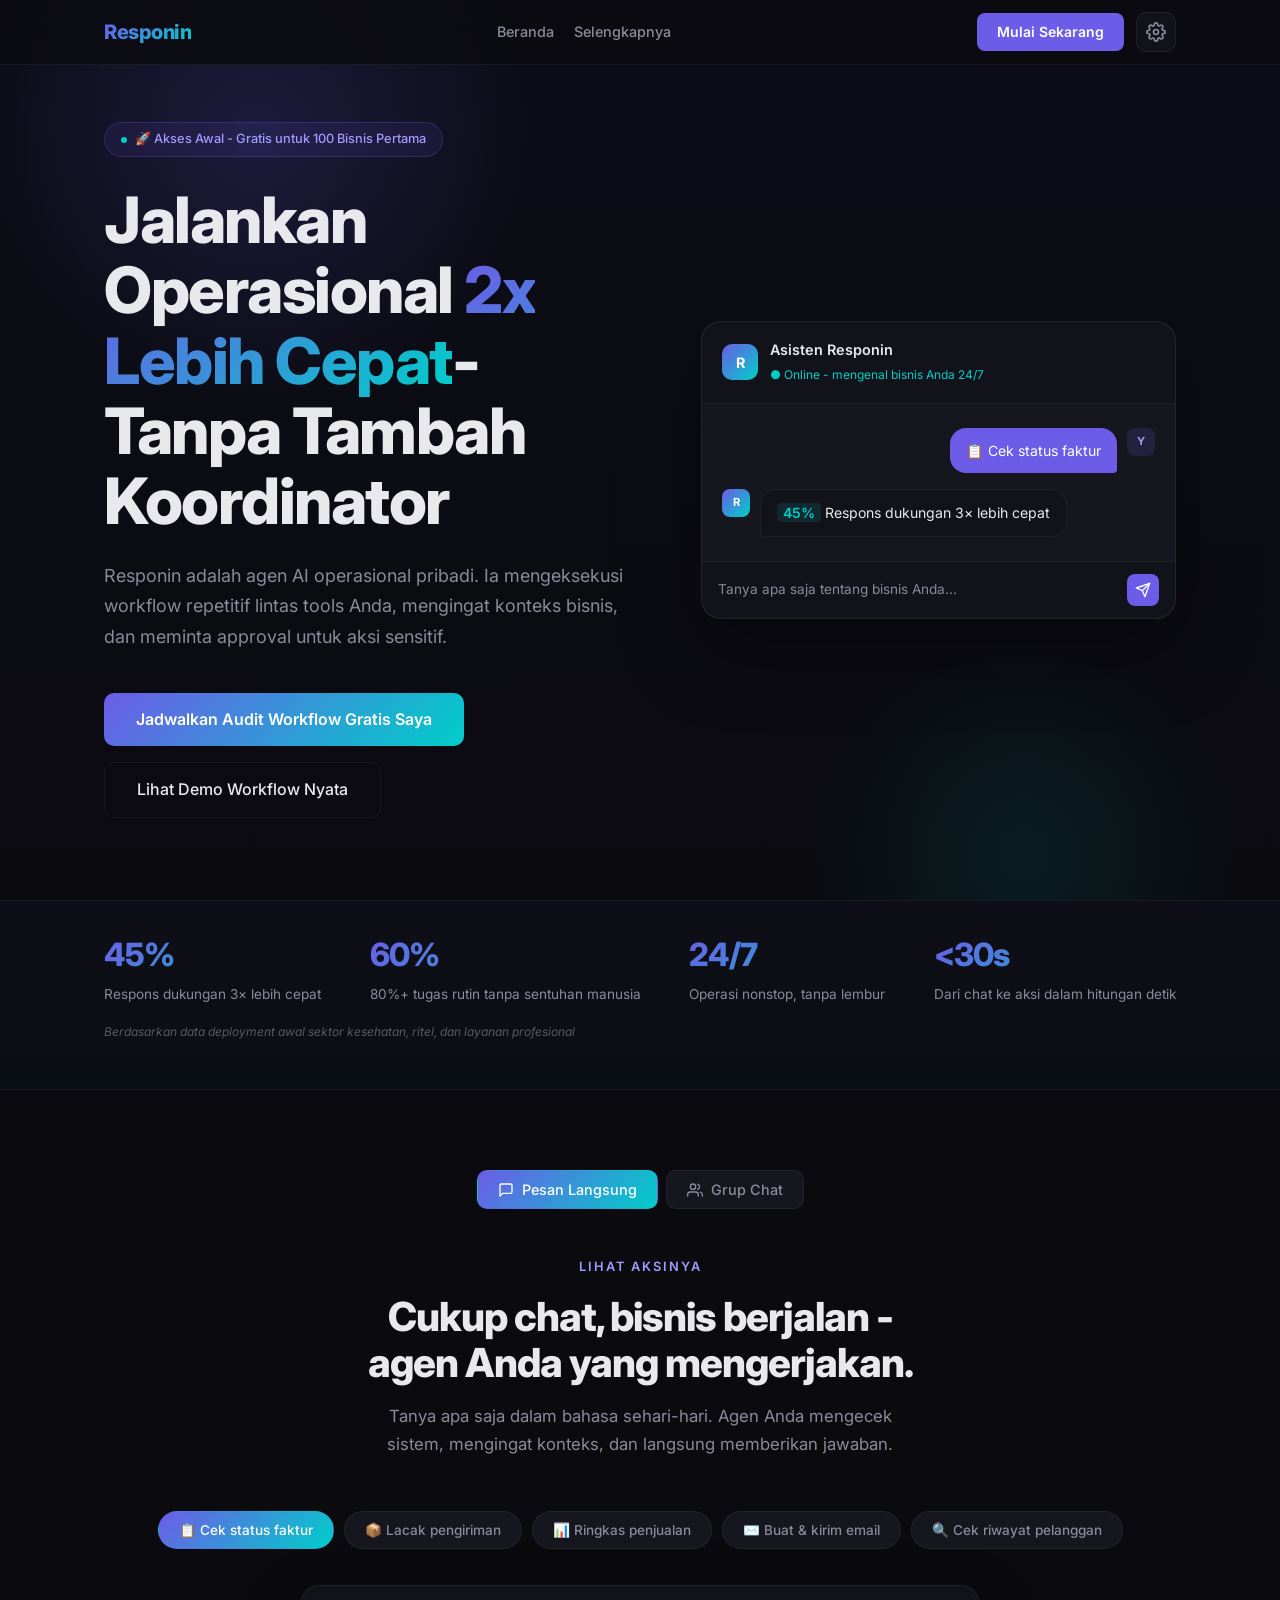
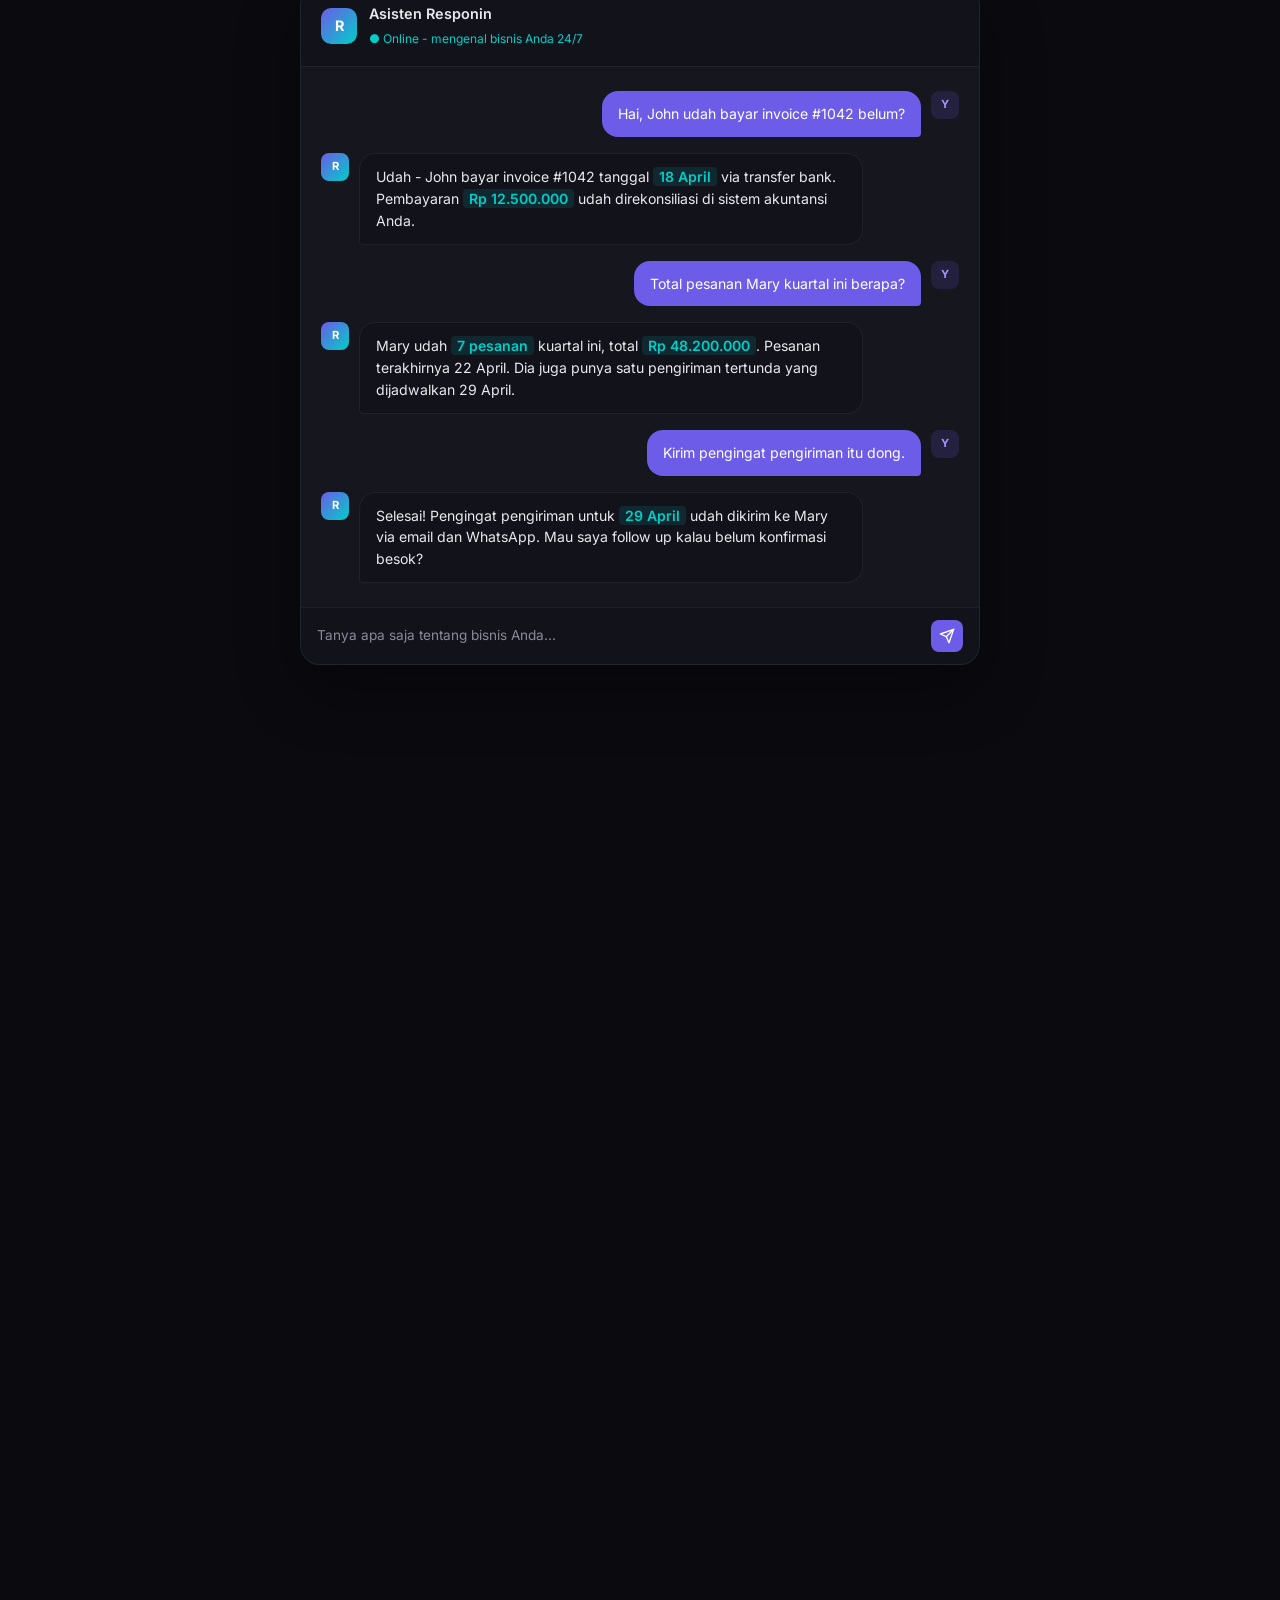
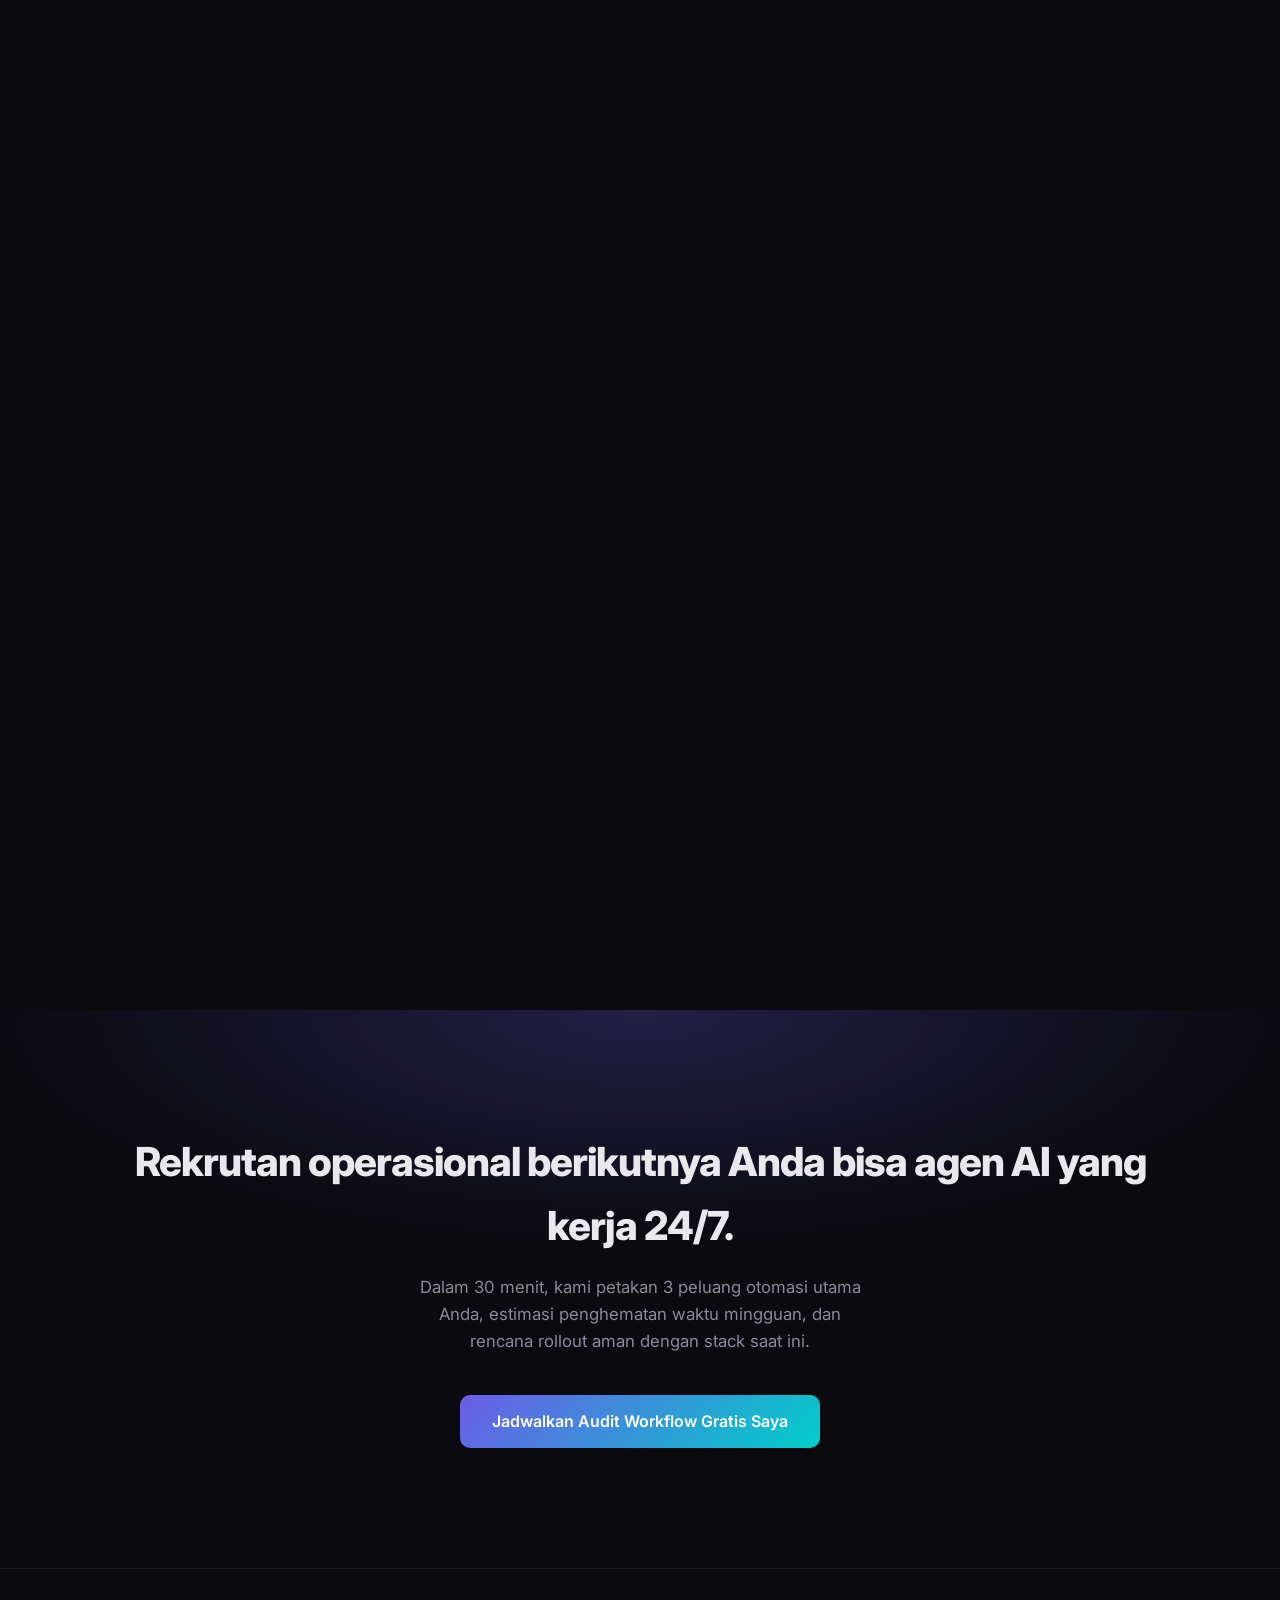
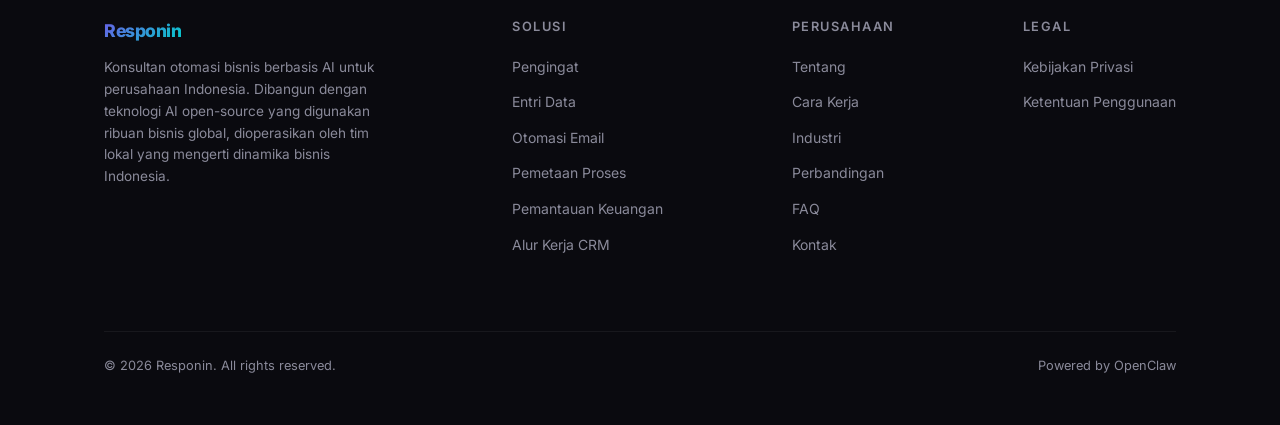
==== commit 8005b7a0: "fix: simplify nav to page links and center learnmore intro title" ====
--- a/index.html
+++ b/index.html
@@ -49,8 +49,7 @@
           <a href="#hero" class="logo" aria-label="Responin home">Responin</a>
         </div>
         <div class="nav-center" aria-label="Primary navigation">
-          <a href="#why" class="nav-link" data-i18n="ui.foot_comp_1">About</a>
-          <a href="#how" class="nav-link" data-i18n="ui.nav_how">How It Works</a>
+          <a href="index.html" class="nav-link" data-i18n="ui.nav_home">Home</a>
           <a href="learnmore.html" class="nav-link" data-i18n="ui.nav_more">Learn More</a>
         </div>
         <div class="nav-right">
@@ -445,9 +444,7 @@
     </div>
     <div class="mobile-menu-body">
       <div class="mobile-menu-links">
-        <a href="#why" class="mobile-menu-link" data-i18n="ui.foot_comp_1" data-mobile-close>About</a>
-        <a href="#problem" class="mobile-menu-link" data-i18n="ui.nav_problem" data-mobile-close>The Problem</a>
-        <a href="#how" class="mobile-menu-link" data-i18n="ui.nav_how" data-mobile-close>How It Works</a>
+        <a href="index.html" class="mobile-menu-link" data-i18n="ui.nav_home" data-mobile-close>Home</a>
         <a href="learnmore.html" class="mobile-menu-link" data-i18n="ui.nav_more" data-mobile-close>Learn More</a>
       </div>
     </div>
--- a/styles.css
+++ b/styles.css
@@ -1036,6 +1036,11 @@
 }
 .fade-up.visible { opacity: 1; transform: translateY(0) scale(1); }
 
+/* Calm mode: keep content immediately visible and remove entrance animations */
+.calm-mode .fade-up { opacity: 1; transform: none; transition: none; }
+.calm-mode .chat-msg,
+.calm-mode .gc-msg { animation: none; opacity: 1; }
+
 /* --- Group Chat Demo --- */
 .group-chat-demo { padding: 40px 0 80px; }
 .group-chat-demo .chat-demo-header { margin-bottom: 48px; }
@@ -1326,7 +1331,7 @@
 
 /* --- Learn More layout utilities --- */
 .learnmore-proof-offset { margin-top: 80px; }
-.learnmore-step-title { font-size: clamp(1.6rem, 3vw, 2.2rem); }
+.learnmore-step-title { font-size: clamp(1.6rem, 3vw, 2.2rem); text-align: center; }
 .section-desc-wide { max-width: 780px; margin: 0 auto 16px; }
 .max-width-full { max-width: 100% !important; }
 .pt-0 { padding-top: 0 !important; }
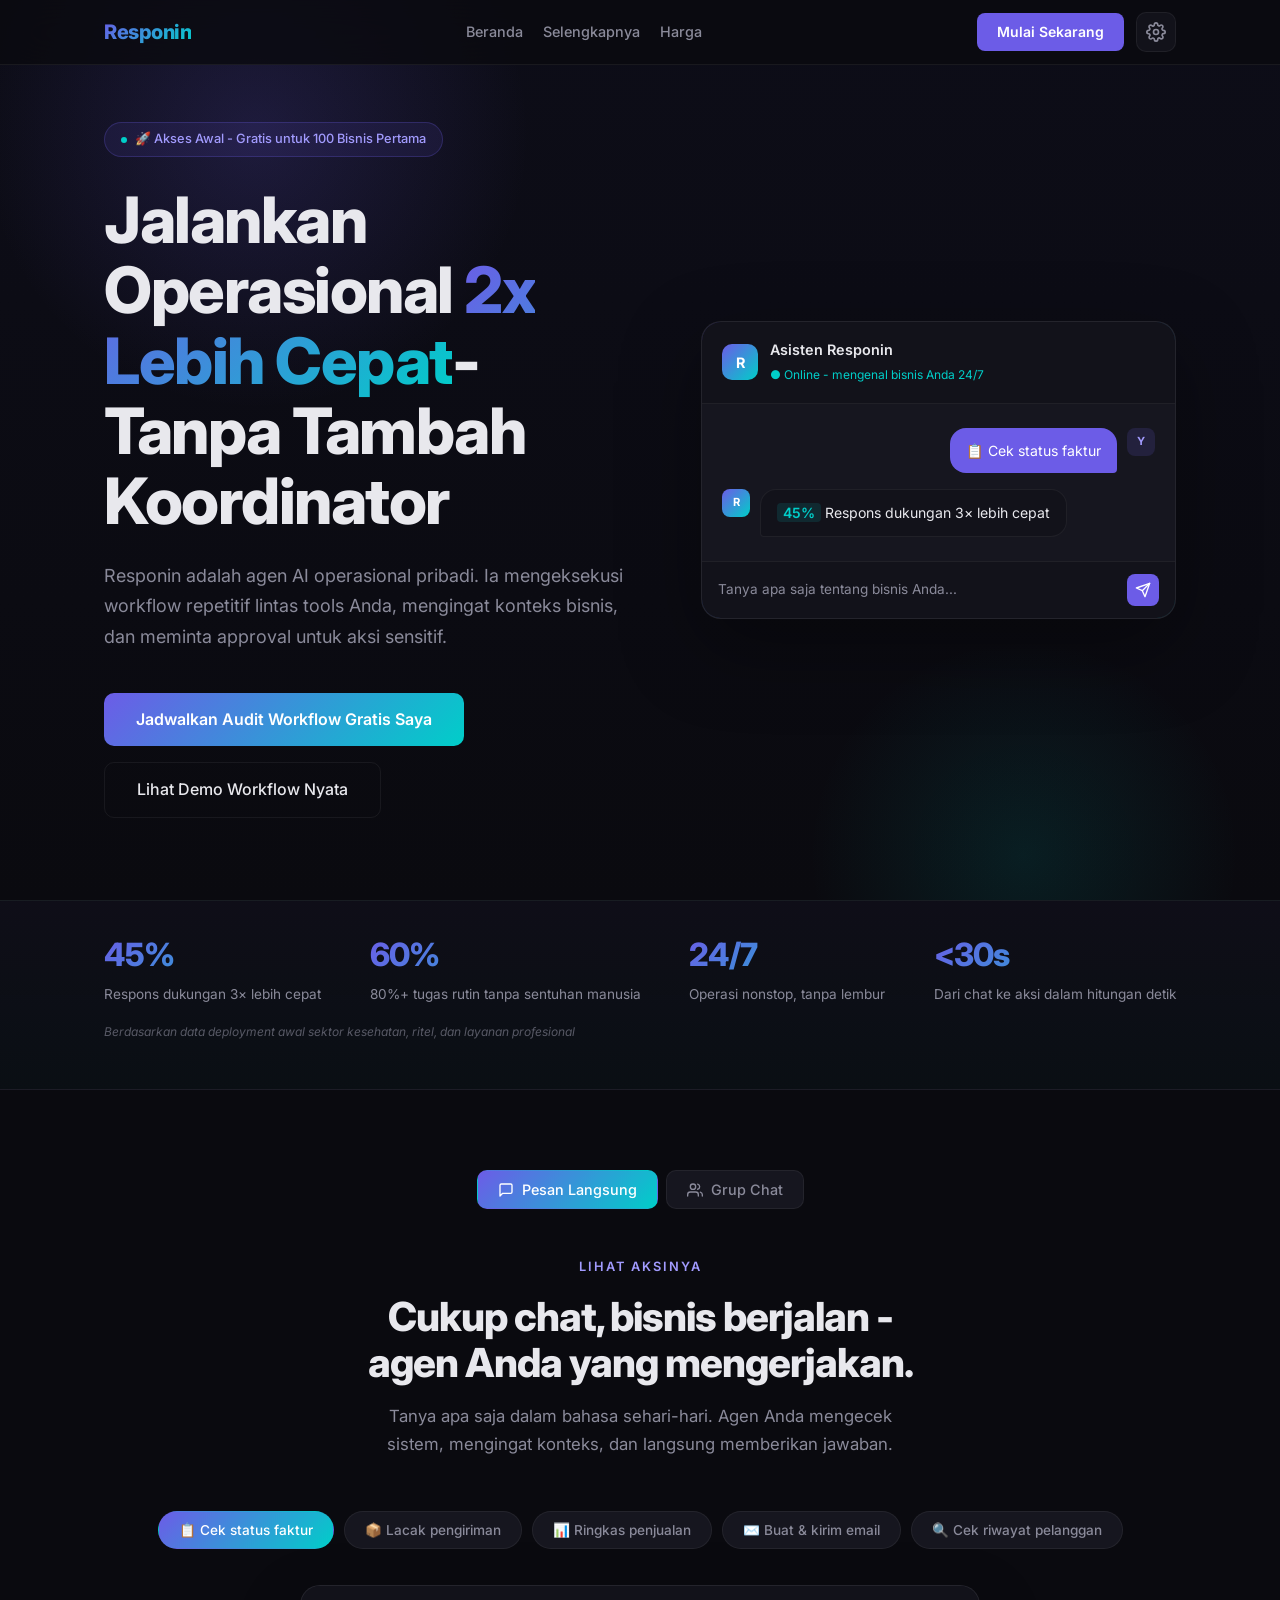
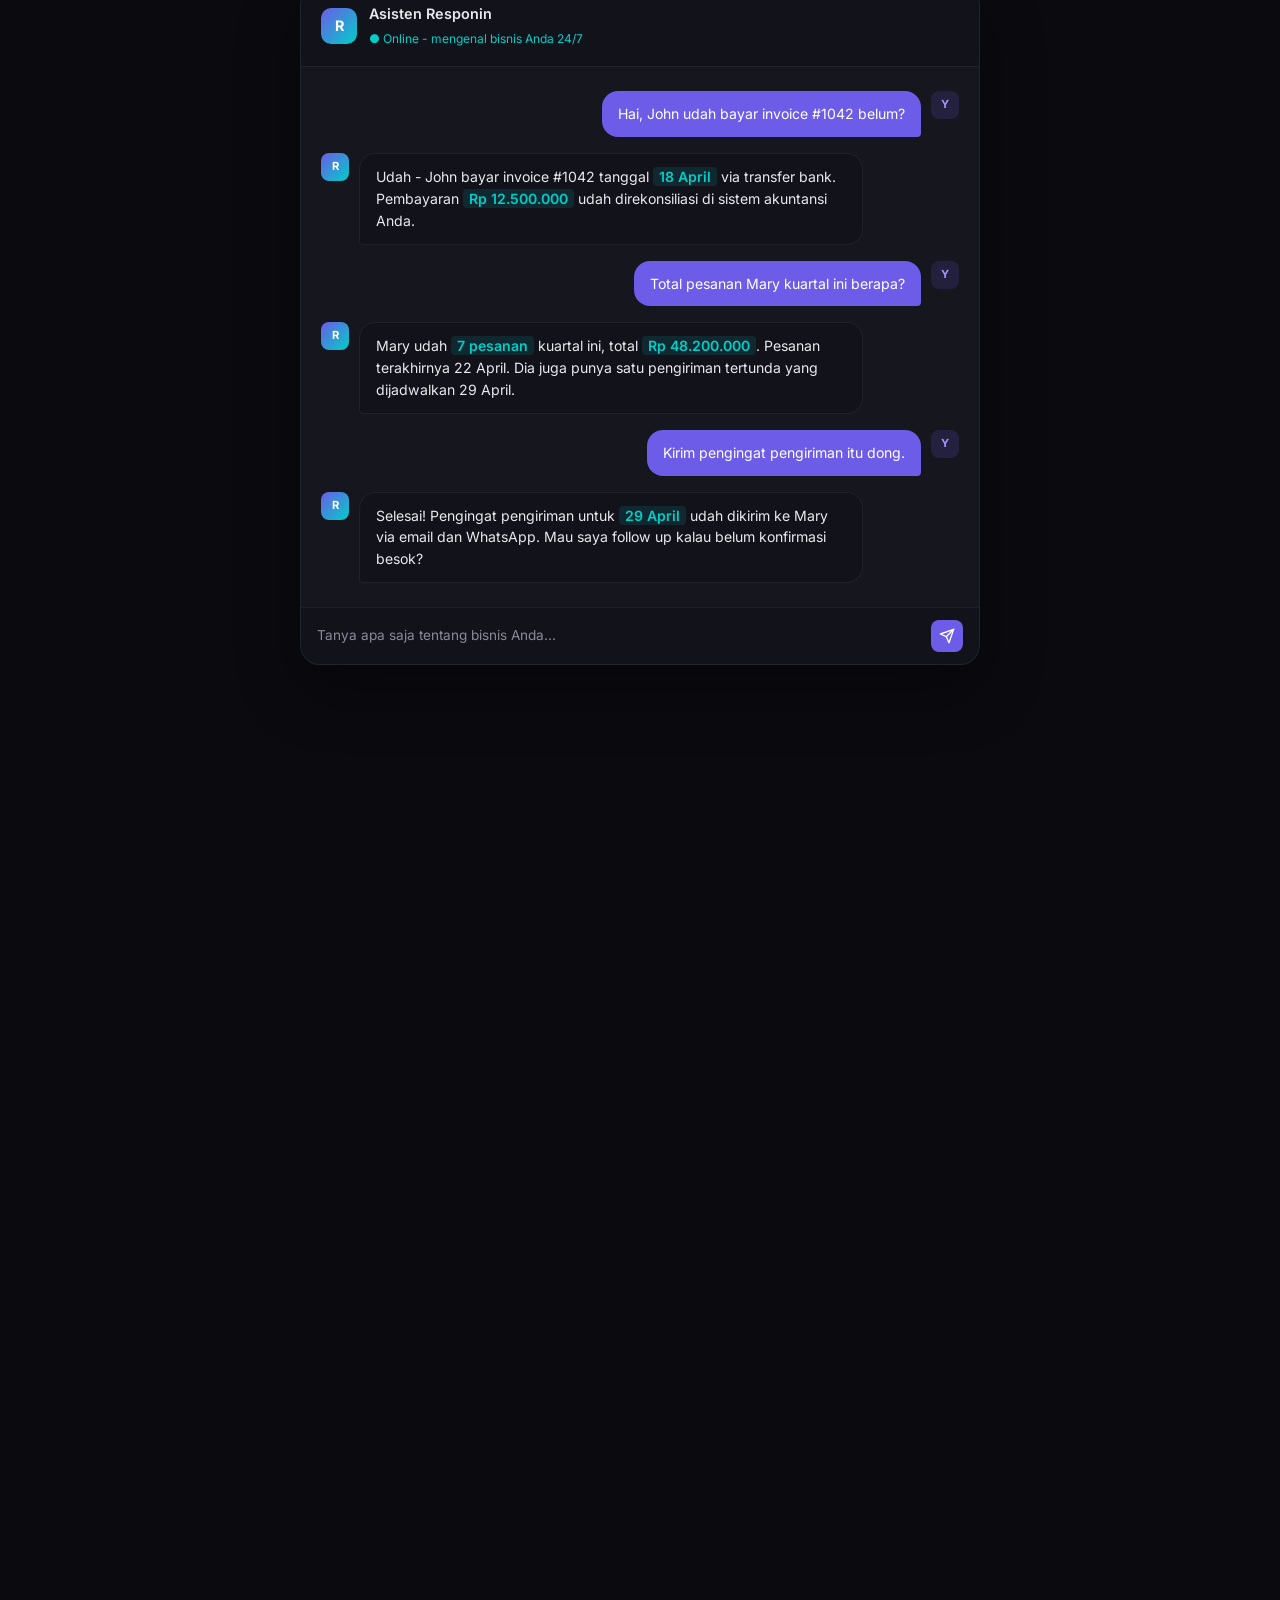
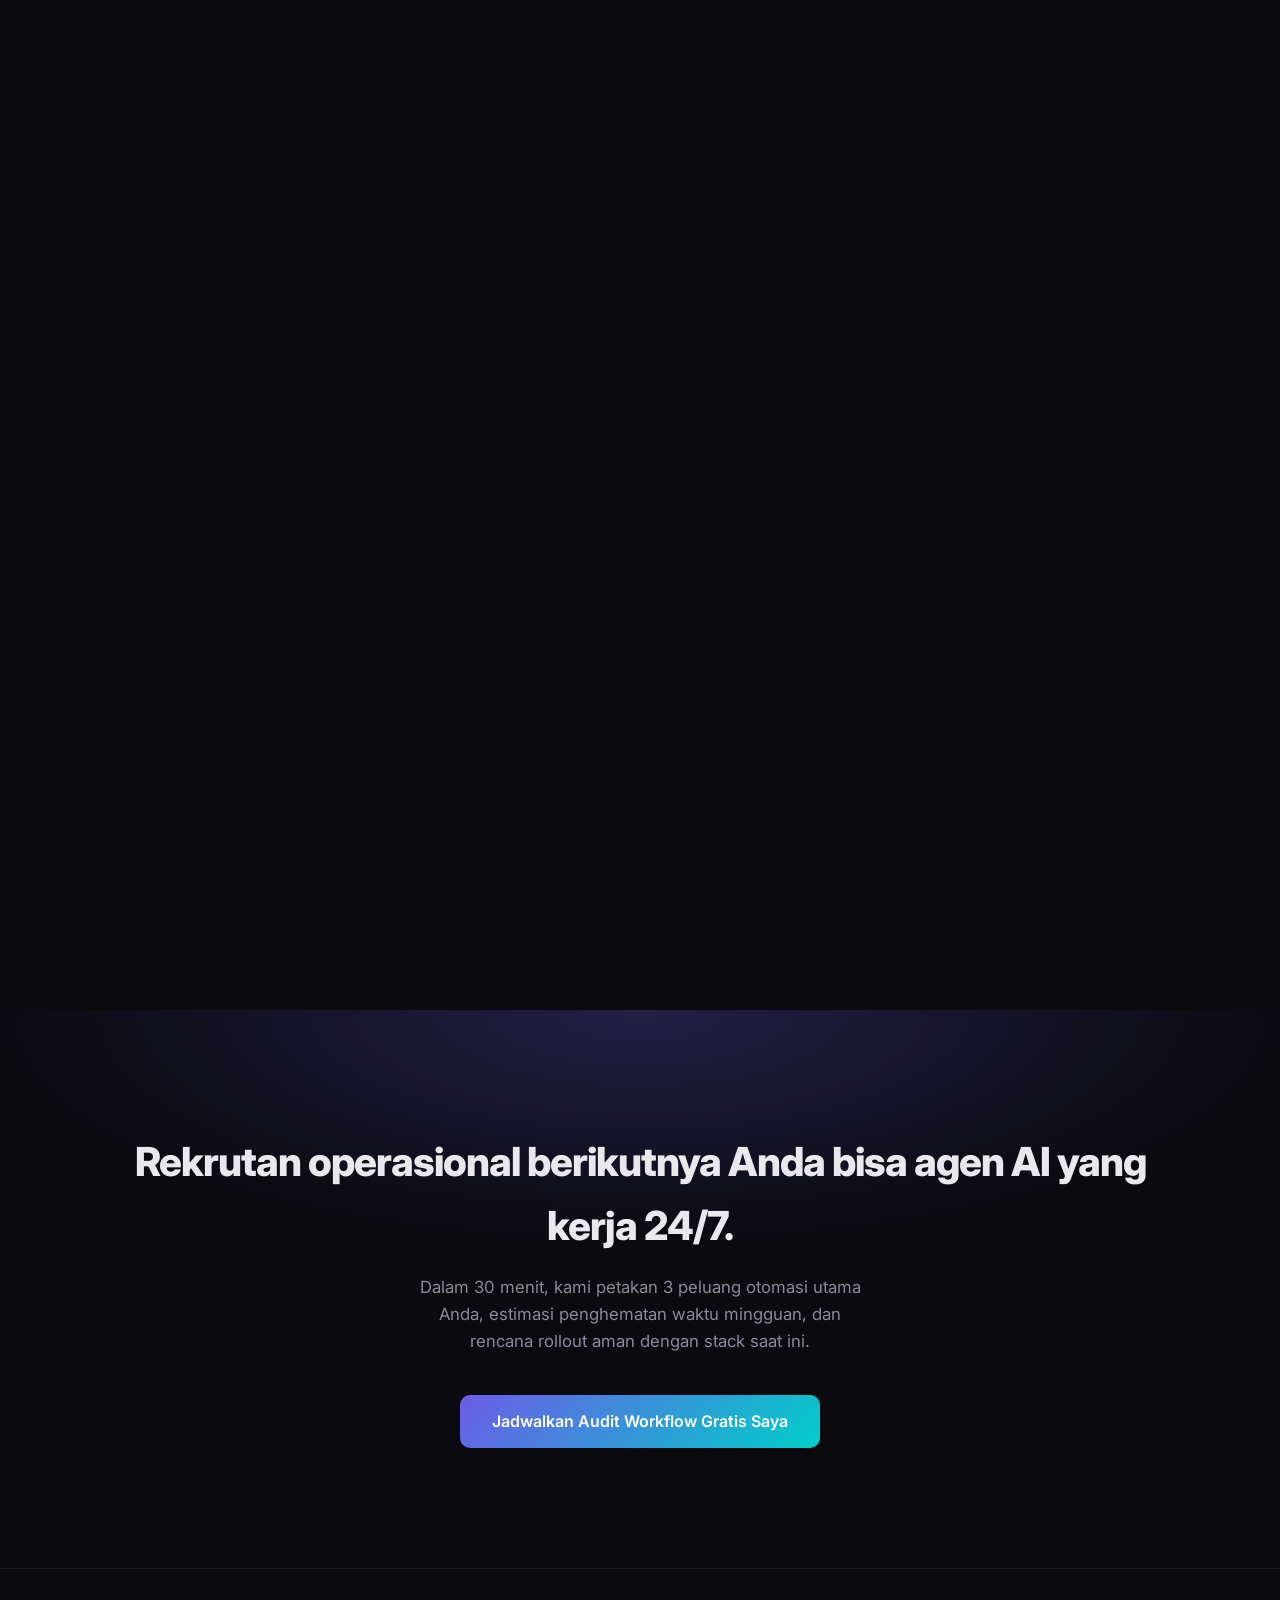
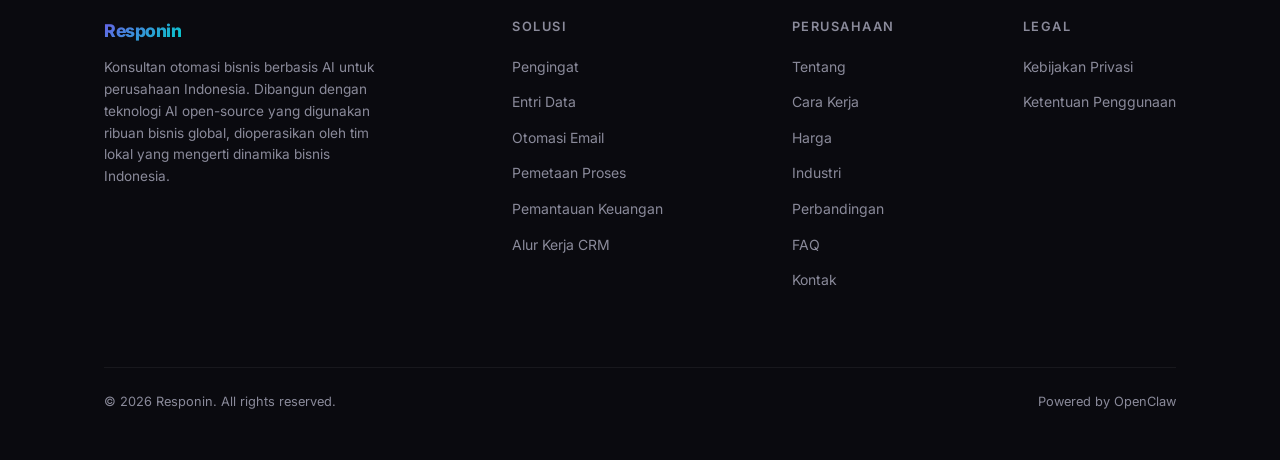
==== commit 8e7b43ff: "feat: add pricing page" ====
--- a/index.html
+++ b/index.html
@@ -46,11 +46,12 @@
     <nav>
       <div class="container">
         <div class="nav-left">
-          <a href="#hero" class="logo" aria-label="Responin home">Responin</a>
+          <a href="index.html" class="logo" aria-label="Responin home">Responin</a>
         </div>
         <div class="nav-center" aria-label="Primary navigation">
           <a href="index.html" class="nav-link" data-i18n="ui.nav_home">Home</a>
           <a href="learnmore.html" class="nav-link" data-i18n="ui.nav_more">Learn More</a>
+          <a href="pricing.html" class="nav-link" data-i18n="ui.nav_pricing">Pricing</a>
         </div>
         <div class="nav-right">
           <a href="https://calendly.com/hi-responin/30min" class="nav-cta booking-link" data-i18n="ui.nav_cta" target="_blank" rel="noopener noreferrer">Get Started</a>
@@ -411,6 +412,7 @@
         <ul>
           <li><a href="#why" data-i18n="ui.foot_comp_1">About</a></li>
           <li><a href="#how" data-i18n="ui.foot_comp_2">How It Works</a></li>
+          <li><a href="pricing.html" data-i18n="ui.nav_pricing">Pricing</a></li>
           <li><a href="learnmore.html#industries" data-i18n="ui.foot_comp_3">Industries</a></li>
           <li><a href="learnmore.html#vs-generic" data-i18n="ui.foot_comp_4">Compare</a></li>
           <li><a href="learnmore.html#faq" data-i18n="ui.foot_comp_6">FAQ</a></li>
@@ -446,6 +448,7 @@
       <div class="mobile-menu-links">
         <a href="index.html" class="mobile-menu-link" data-i18n="ui.nav_home" data-mobile-close>Home</a>
         <a href="learnmore.html" class="mobile-menu-link" data-i18n="ui.nav_more" data-mobile-close>Learn More</a>
+        <a href="pricing.html" class="mobile-menu-link" data-i18n="ui.nav_pricing" data-mobile-close>Pricing</a>
       </div>
     </div>
     <div class="mobile-menu-settings">
--- a/styles.css
+++ b/styles.css
@@ -1331,8 +1331,242 @@
 
 /* --- Learn More layout utilities --- */
 .learnmore-proof-offset { margin-top: 80px; }
-.learnmore-step-title { font-size: clamp(1.6rem, 3vw, 2.2rem); text-align: center; }
+#journey-context .section-title.learnmore-step-title {
+  display: block;
+  width: 100%;
+  max-width: 780px;
+  font-size: clamp(1.6rem, 3vw, 2.2rem);
+  margin: 0 auto 20px;
+  text-align: center !important;
+}
 .section-desc-wide { max-width: 780px; margin: 0 auto 16px; }
 .max-width-full { max-width: 100% !important; }
 .pt-0 { padding-top: 0 !important; }
 .mb-14 { margin-bottom: 14px !important; }
+
+/* --- Pricing Page --- */
+.pricing-hero {
+  min-height: 72vh;
+}
+
+.pricing-summary-card {
+  background: linear-gradient(180deg, rgba(108, 92, 231, 0.12), rgba(0, 206, 201, 0.06));
+  border: 1px solid var(--border);
+  border-radius: var(--radius-lg);
+  padding: 24px;
+  box-shadow: 0 24px 80px rgba(0, 0, 0, 0.24);
+}
+
+.pricing-summary-row {
+  display: flex;
+  justify-content: space-between;
+  gap: 20px;
+  padding: 16px 0;
+  border-bottom: 1px solid var(--border);
+}
+
+.pricing-summary-row:last-child { border-bottom: 0; }
+.pricing-summary-row span { color: var(--text-muted); }
+.pricing-summary-row strong { color: var(--text); text-align: right; }
+
+.pricing-steps-grid {
+  display: grid;
+  grid-template-columns: repeat(2, minmax(0, 1fr));
+  gap: 20px;
+  margin-top: 44px;
+}
+
+.pricing-step-card {
+  background: var(--bg-card);
+  border: 1px solid var(--border);
+  border-radius: var(--radius-lg);
+  padding: 28px;
+  transition: transform 0.2s, border-color 0.2s;
+}
+
+.pricing-step-card:hover {
+  transform: translateY(-3px);
+  border-color: var(--border-hover);
+}
+
+.pricing-step-card-wide { grid-column: 1 / -1; }
+
+.pricing-step-kicker {
+  color: var(--accent-light);
+  font-size: 0.78rem;
+  font-weight: 700;
+  letter-spacing: 1.4px;
+  text-transform: uppercase;
+  margin-bottom: 14px;
+}
+
+.pricing-step-card h3 {
+  font-size: 1.35rem;
+  line-height: 1.25;
+  margin-bottom: 18px;
+}
+
+.pricing-step-card h4 {
+  font-size: 1rem;
+  margin-bottom: 10px;
+}
+
+.pricing-step-card p,
+.pricing-note {
+  color: var(--text-muted);
+}
+
+.price-line {
+  font-size: 1.4rem;
+  font-weight: 800;
+  margin: 12px 0;
+}
+
+.price-line span {
+  display: block;
+  color: var(--text-muted);
+  font-size: 0.9rem;
+  font-weight: 500;
+}
+
+.pricing-options-grid {
+  display: grid;
+  grid-template-columns: repeat(2, minmax(0, 1fr));
+  gap: 18px;
+}
+
+.pricing-options-grid > div {
+  background: var(--bg-elevated);
+  border: 1px solid var(--border);
+  border-radius: var(--radius);
+  padding: 20px;
+}
+
+.pricing-calculator-section {
+  background: linear-gradient(180deg, var(--bg), rgba(108, 92, 231, 0.06));
+}
+
+.pricing-calculator {
+  display: grid;
+  grid-template-columns: minmax(0, 1.05fr) minmax(320px, 0.95fr);
+  gap: 24px;
+  margin-top: 44px;
+  align-items: start;
+}
+
+.pricing-form,
+.pricing-results {
+  background: var(--bg-card);
+  border: 1px solid var(--border);
+  border-radius: var(--radius-lg);
+  padding: 28px;
+}
+
+.pricing-field,
+.pricing-checkbox {
+  display: flex;
+  flex-direction: column;
+  gap: 8px;
+  margin-bottom: 18px;
+  color: var(--text);
+  font-weight: 600;
+}
+
+.pricing-checkbox {
+  flex-direction: row;
+  align-items: center;
+  color: var(--text-muted);
+}
+
+.pricing-field span,
+.pricing-checkbox span {
+  font-size: 0.92rem;
+}
+
+.pricing-field input,
+.pricing-field select {
+  width: 100%;
+  border: 1px solid var(--border);
+  border-radius: 10px;
+  background: var(--bg-elevated);
+  color: var(--text);
+  padding: 12px 14px;
+  font: inherit;
+}
+
+.pricing-field input:focus,
+.pricing-field select:focus {
+  outline: none;
+  border-color: var(--accent-light);
+  box-shadow: 0 0 0 3px var(--accent-glow);
+}
+
+.pricing-result-total {
+  padding: 18px;
+  border: 1px solid var(--border);
+  border-radius: var(--radius);
+  margin-bottom: 14px;
+  background: var(--bg-elevated);
+}
+
+.pricing-result-total.monthly {
+  background: linear-gradient(135deg, rgba(108, 92, 231, 0.18), rgba(0, 206, 201, 0.10));
+}
+
+.pricing-result-total span {
+  display: block;
+  color: var(--text-muted);
+  font-size: 0.9rem;
+  margin-bottom: 6px;
+}
+
+.pricing-result-total strong {
+  font-size: clamp(1.35rem, 3vw, 2rem);
+  line-height: 1.2;
+}
+
+.pricing-breakdown {
+  margin-top: 20px;
+}
+
+.pricing-breakdown div {
+  display: flex;
+  justify-content: space-between;
+  gap: 16px;
+  padding: 12px 0;
+  border-bottom: 1px solid var(--border);
+}
+
+.pricing-breakdown dt { color: var(--text-muted); }
+.pricing-breakdown dd { font-weight: 700; text-align: right; }
+
+.pricing-disclaimer {
+  color: var(--text-muted);
+  font-size: 0.9rem;
+  margin-top: 20px;
+}
+
+[data-theme="light"] .pricing-summary-card,
+[data-theme="light"] .pricing-step-card,
+[data-theme="light"] .pricing-form,
+[data-theme="light"] .pricing-results,
+[data-theme="light"] .pricing-options-grid > div,
+[data-theme="light"] .pricing-result-total,
+[data-theme="light"] .pricing-field input,
+[data-theme="light"] .pricing-field select {
+  background-color: var(--bg-card);
+}
+
+@media (max-width: 768px) {
+  .pricing-steps-grid,
+  .pricing-options-grid,
+  .pricing-calculator {
+    grid-template-columns: 1fr;
+  }
+
+  .pricing-step-card-wide { grid-column: auto; }
+  .pricing-form,
+  .pricing-results,
+  .pricing-step-card,
+  .pricing-summary-card { padding: 22px; }
+}
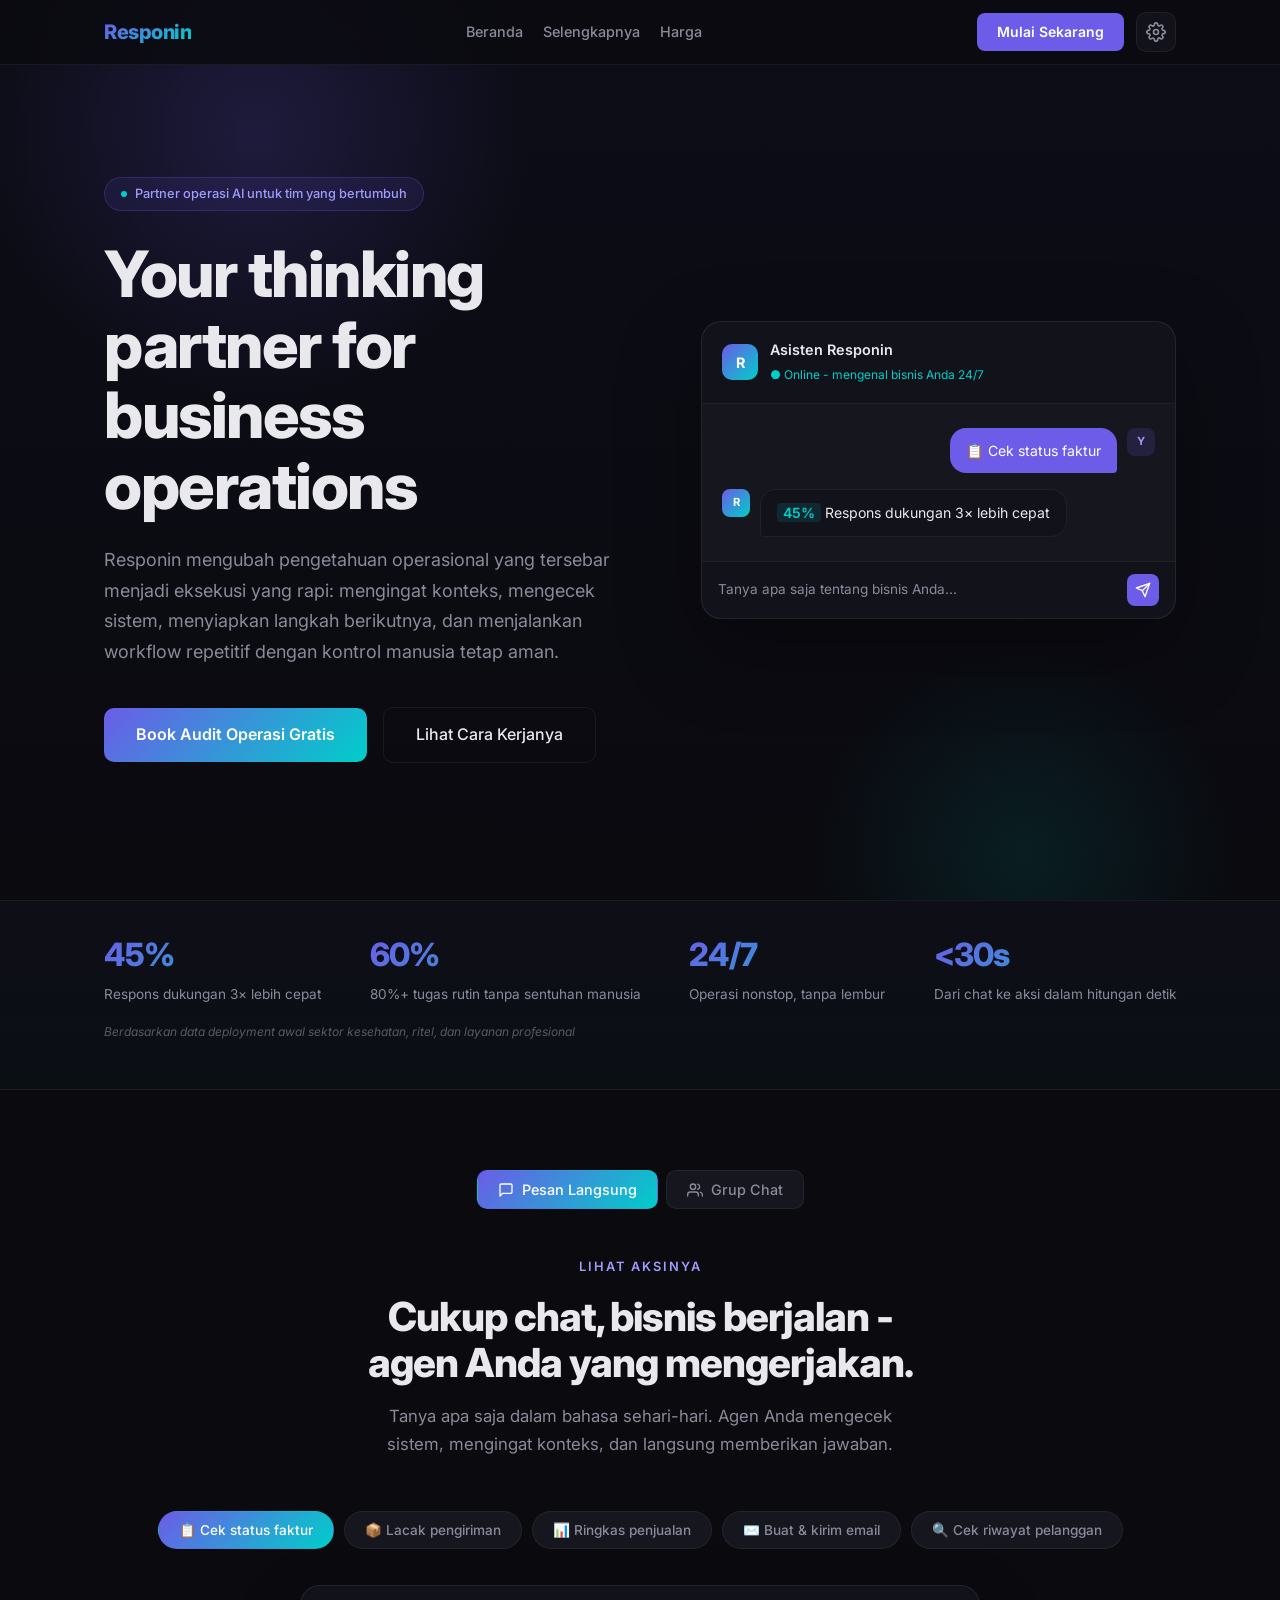
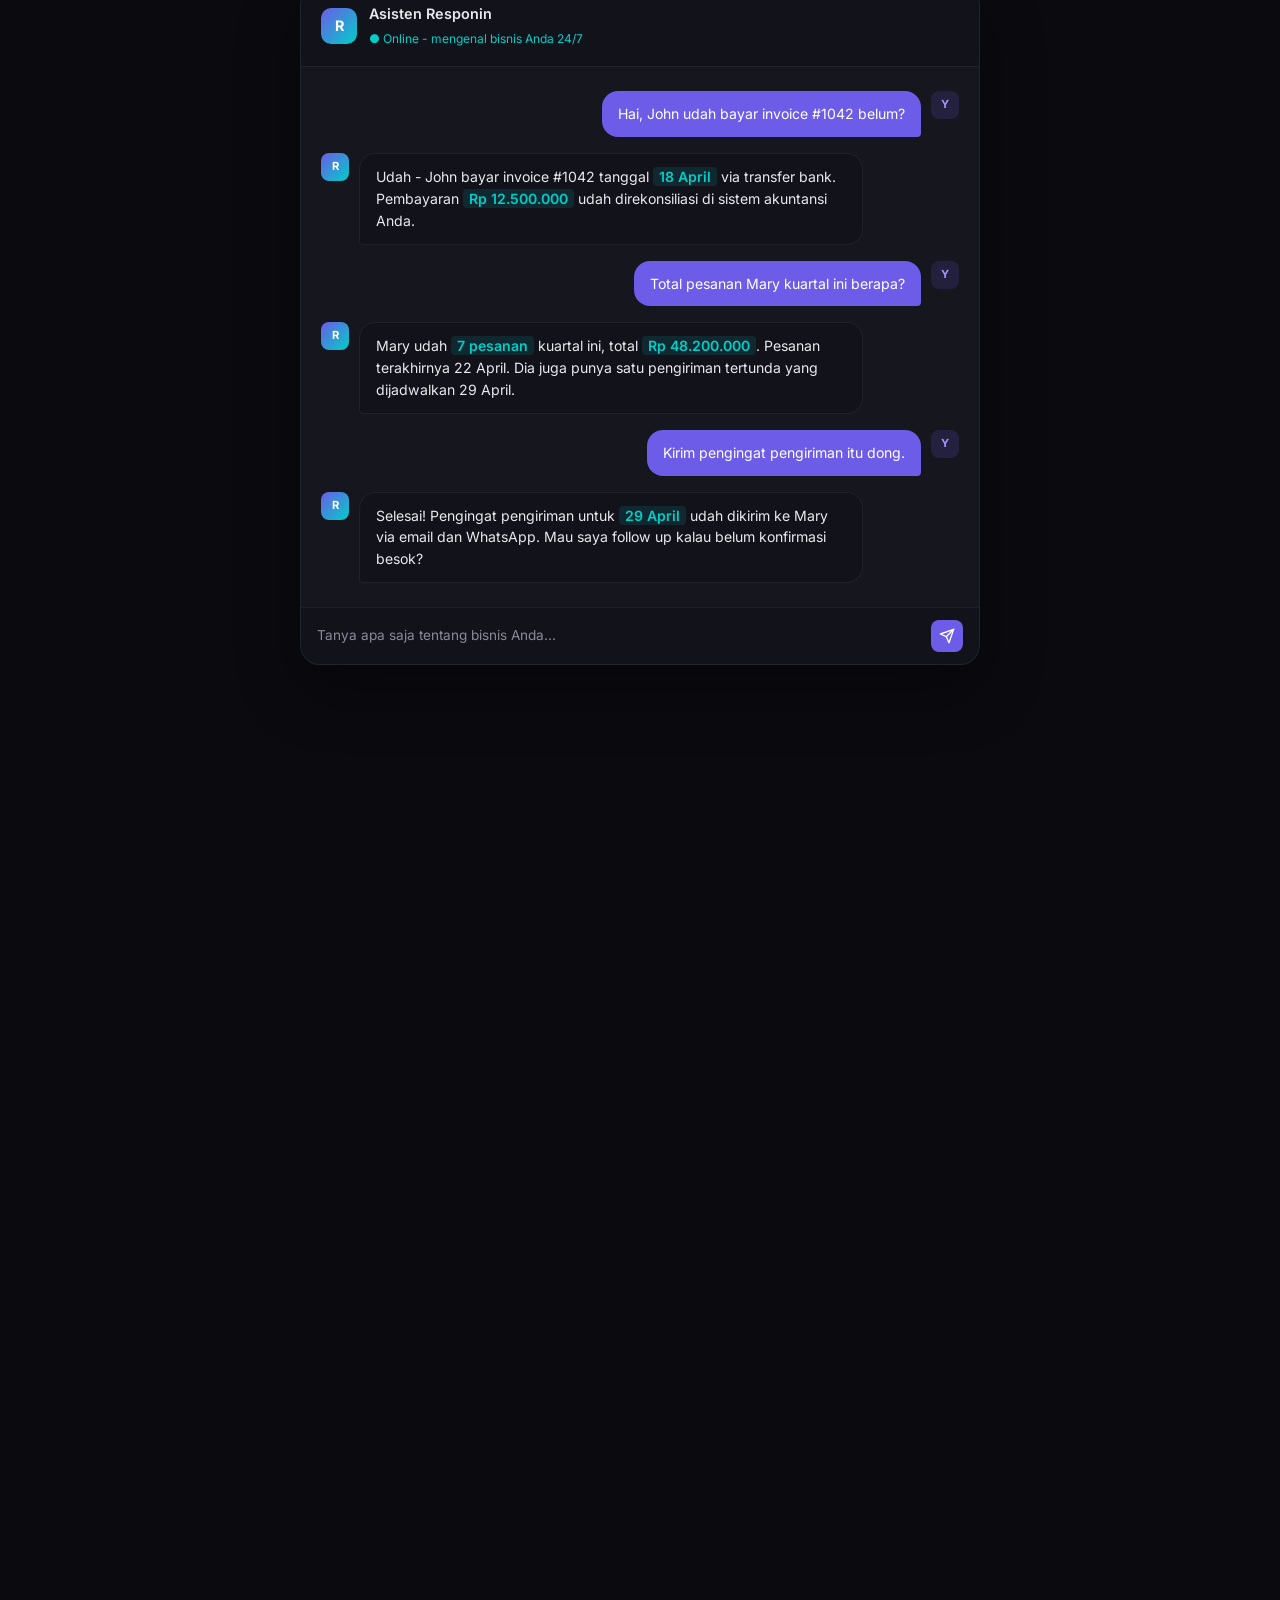
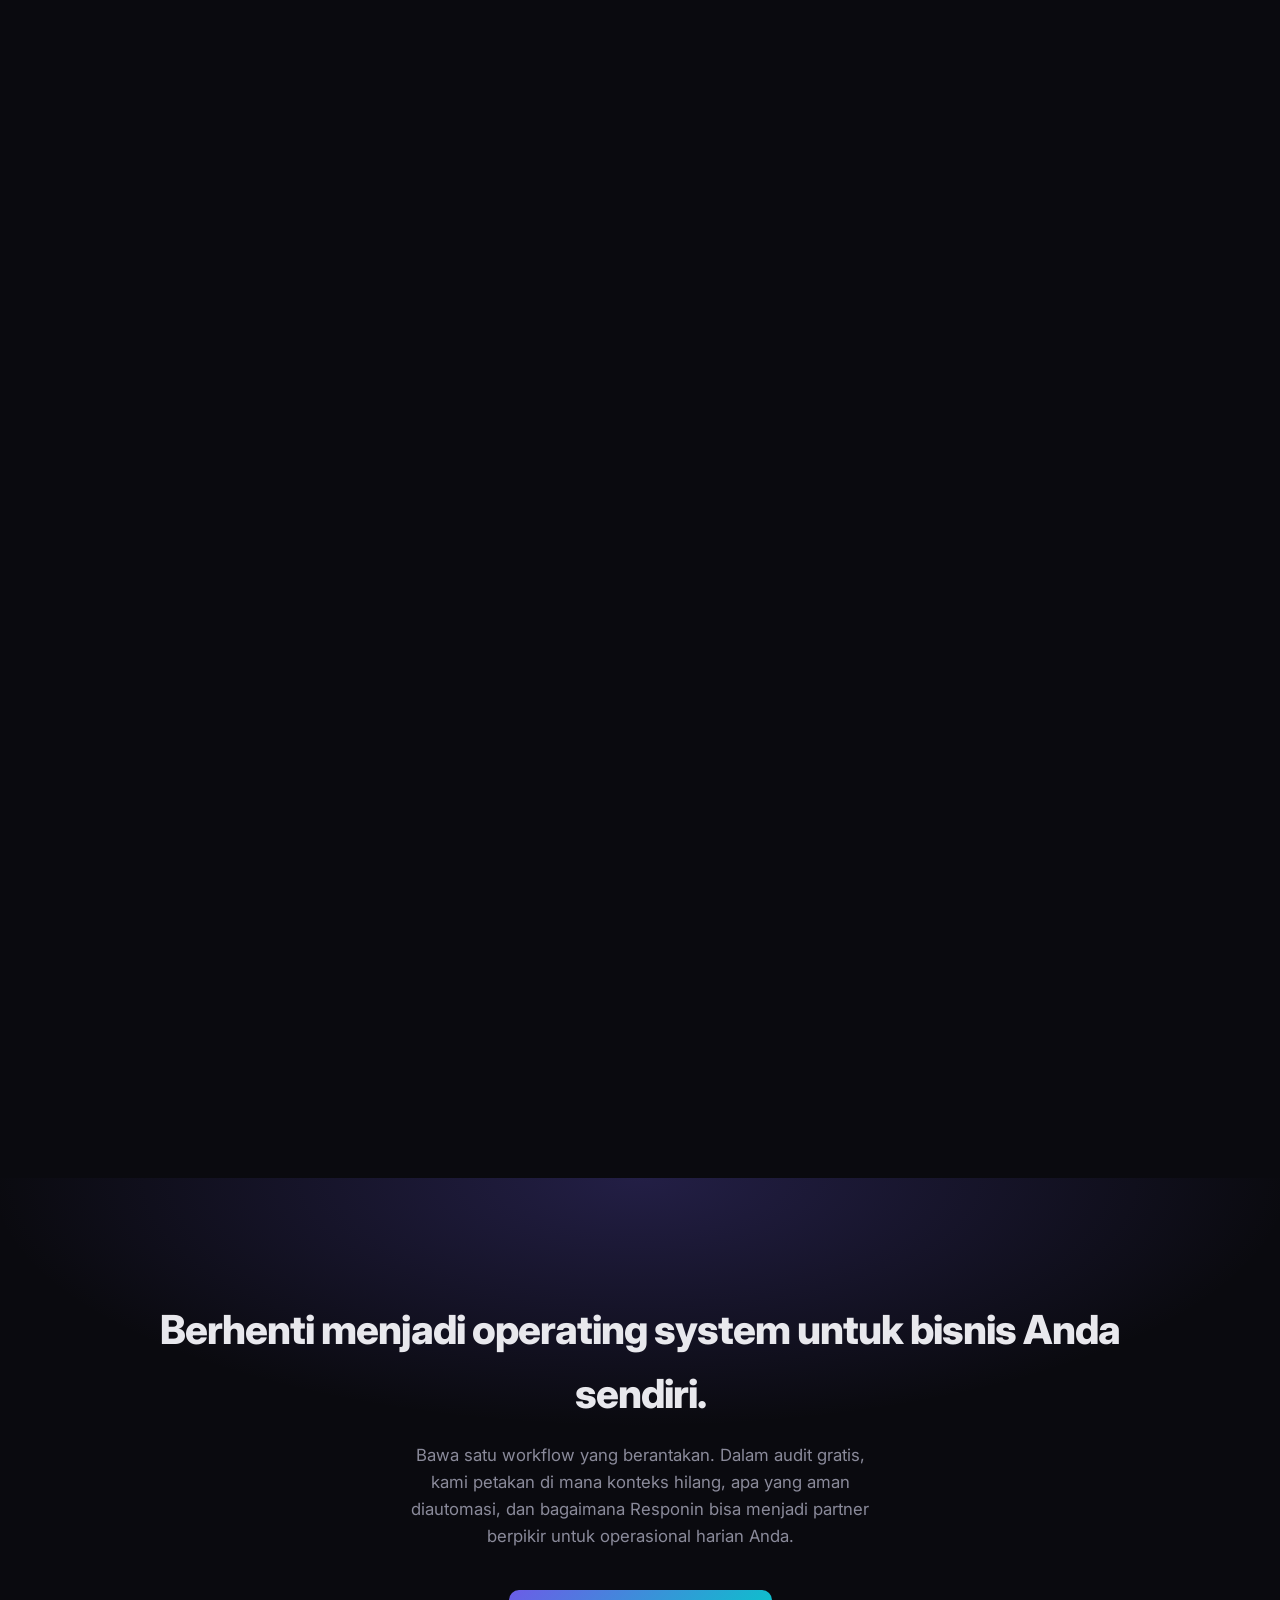
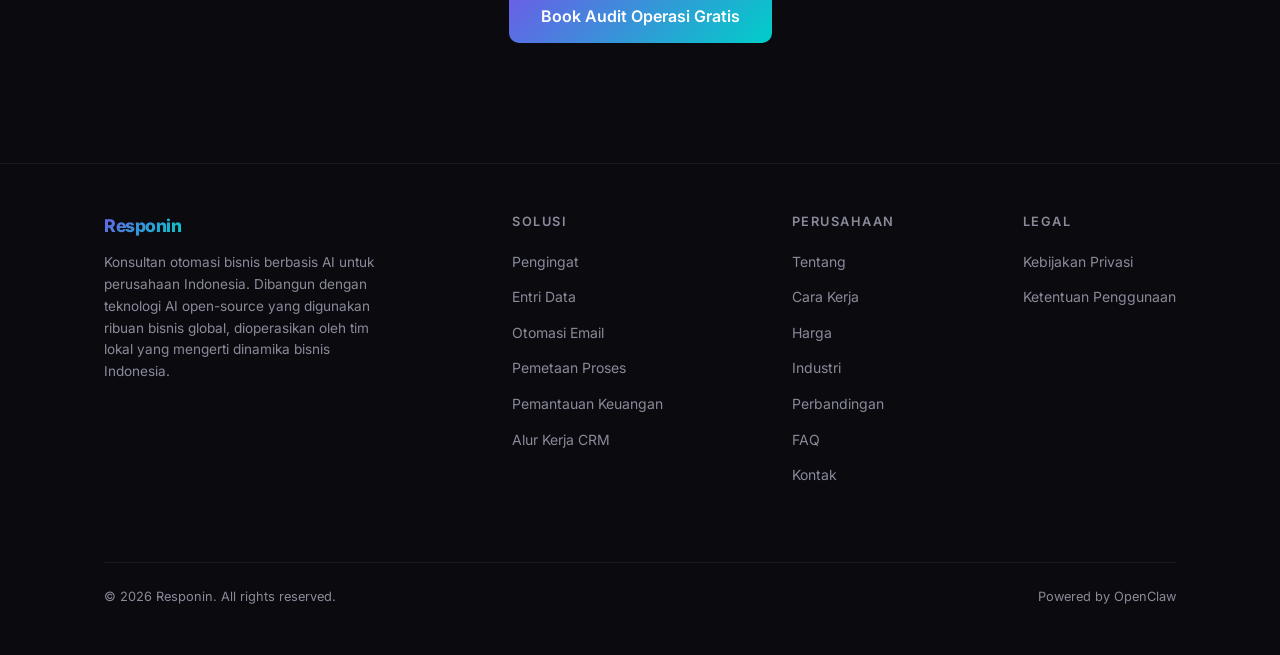
==== commit 29e93f3b: "Revamp landing page operations copy" ====
--- a/index.html
+++ b/index.html
@@ -3,22 +3,22 @@
 <head>
   <meta charset="UTF-8" />
   <meta name="viewport" content="width=device-width, initial-scale=1.0" />
-  <title>Responin · Personal AI Operations Agent for Business Teams</title>
-  <meta name="description" content="Stop losing hours to repetitive operations. Responin is your personal AI agent that remembers context, executes workflows, and keeps humans in control." />
+  <title>Responin · Your Thinking Partner for Business Operations</title>
+  <meta name="description" content="Responin is your thinking partner for business operations: an AI agent that remembers context, checks your systems, prepares next steps, and automates repetitive workflows safely." />
 
   <!-- Favicon -->
   <link rel="icon" type="image/svg+xml" href="data:image/svg+xml,%3Csvg xmlns='http://www.w3.org/2000/svg' viewBox='0 0 32 32'%3E%3Cdefs%3E%3ClinearGradient id='g' x1='0' y1='0' x2='1' y2='1'%3E%3Cstop offset='0%25' stop-color='%236c5ce7'/%3E%3Cstop offset='100%25' stop-color='%2300cec9'/%3E%3C/linearGradient%3E%3C/defs%3E%3Crect width='32' height='32' rx='8' fill='url(%23g)'/%3E%3Ctext x='16' y='23' text-anchor='middle' font-family='Inter,sans-serif' font-weight='800' font-size='20' fill='white'%3ER%3C/text%3E%3C/svg%3E" />
 
   <!-- Open Graph -->
-  <meta property="og:title" content="Responin · Your Personal AI Agent for Business Automation" />
-  <meta property="og:description" content="Not a generic AI tool. Your personal Responin agent learns your workflows, remembers your context, and operates on your behalf. Built for your business, not everyone's." />
+  <meta property="og:title" content="Responin · Your Thinking Partner for Business Operations" />
+  <meta property="og:description" content="Not another dashboard or chatbot. Responin understands your business context, moves repetitive work forward, and keeps humans in control of sensitive decisions." />
   <meta property="og:type" content="website" />
   <meta property="og:url" content="https://responin.com" />
   <meta property="og:locale" content="id_ID" />
   <meta property="og:locale:alternate" content="en_US" />
   <meta name="twitter:card" content="summary_large_image" />
-  <meta name="twitter:title" content="Responin · Your Personal AI Agent for Business Automation" />
-  <meta name="twitter:description" content="Your personal AI agent that learns your workflows, remembers your context, and operates your business on your behalf." />
+  <meta name="twitter:title" content="Responin · Your Thinking Partner for Business Operations" />
+  <meta name="twitter:description" content="An AI operations partner that remembers context, checks systems, prepares next steps, and safely automates repetitive workflows." />
   <meta name="theme-color" content="#6c5ce7" />
   <link rel="canonical" href="https://responin.com/" />
   <meta name="apple-mobile-web-app-capable" content="yes" />
@@ -97,13 +97,13 @@
         <div class="hero-copy">
           <div class="hero-badge">
             <span class="dot"></span>
-            <span data-i18n="ui.hero_badge">Agen AI Personal Anda</span>
-          </div>
-          <h1 data-i18n="ui.hero_title" data-i18n-html>Stop Losing <span>2+ Hours a Day</span> to Busywork</h1>
-          <p data-i18n="ui.hero_desc">Responin is your personal AI operations agent that remembers your business context, executes repetitive workflows, and keeps you in control for sensitive decisions.</p>
+            <span data-i18n="ui.hero_badge">AI operations partner for growing teams</span>
+          </div>
+          <h1 data-i18n="ui.hero_title" data-i18n-html>Your thinking partner for business operations</h1>
+          <p data-i18n="ui.hero_desc">Responin turns scattered operational knowledge into reliable execution: it remembers context, checks your systems, drafts next steps, and handles repetitive workflows while your team stays in control.</p>
           <div class="hero-actions">
-            <a href="https://calendly.com/hi-responin/30min" class="btn-primary booking-link" target="_blank" rel="noopener noreferrer" data-i18n="ui.hero_cta_primary">Book Free 30-Minute Workflow Audit</a>
-            <a href="#chat-demo" class="btn-secondary" data-i18n="ui.hero_cta_secondary">See Real Workflow Demos</a>
+            <a href="https://calendly.com/hi-responin/30min" class="btn-primary booking-link" target="_blank" rel="noopener noreferrer" data-i18n="ui.hero_cta_primary">Book a Free Operations Audit</a>
+            <a href="#chat-demo" class="btn-secondary" data-i18n="ui.hero_cta_secondary">See How It Works</a>
           </div>
         </div>
         <aside class="hero-preview fade-up" aria-labelledby="hero-preview-title">
@@ -179,7 +179,7 @@
       <div class="chat-mode-panel" id="dm-panel" role="tabpanel" aria-labelledby="dm-mode-tab">
         <div class="chat-demo-header fade-up" id="dm-header">
           <p class="section-label" data-i18n="ui.chat_label">See It In Action</p>
-          <h2 class="section-title" data-i18n="ui.chat_title">Your personal AI agent, always one message away.</h2>
+          <h2 class="section-title" data-i18n="ui.chat_title">Ask once. Get the context, status, and next action.</h2>
           <p class="section-desc" data-i18n="ui.chat_desc">Ask anything in plain language. Your agent checks your systems, remembers context, and gives you the answer instantly.</p>
         </div>
 
@@ -251,8 +251,8 @@
     <div class="container">
       <div class="fade-up">
         <p class="section-label" data-i18n="ui.problem_label">The Problem</p>
-        <h2 class="section-title" data-i18n="ui.problem_title">Your best people are doing your least important work.</h2>
-        <p class="section-desc" data-i18n="ui.problem_desc">Every business has work that's repetitive, rule-driven, and time-consuming, yet doesn't require human judgment to execute. Monitoring dashboards. Drafting routine emails. Logging CRM entries. Checking order status. Thousands of hours consumed annually by tasks that an AI agent can handle better.</p>
+        <h2 class="section-title" data-i18n="ui.problem_title">Your business is not short on effort. It is short on operational leverage.</h2>
+        <p class="section-desc" data-i18n="ui.problem_desc">As the business grows, the same hidden work keeps multiplying: checking status, translating decisions into tasks, updating systems, chasing approvals, and remembering what changed.</p>
       </div>
       <div class="problem-grid">
         <div class="problem-card fade-up">
@@ -294,7 +294,7 @@
     <div class="container">
       <div class="fade-up">
         <p class="section-label" data-i18n="ui.why_label">Why Responin</p>
-        <h2 class="section-title" data-i18n="ui.why_title">Three things no generic AI can do for your business.</h2>
+        <h2 class="section-title" data-i18n="ui.why_title">A thinking partner that understands context and moves work forward.</h2>
       </div>
       <div class="why-pillars fade-up">
         <div class="why-pillar">
@@ -321,7 +321,7 @@
     <div class="container">
       <div class="fade-up">
         <p class="section-label" data-i18n="ui.how_label">How It Works</p>
-        <h2 class="section-title" data-i18n="ui.how_title">From chaos to autonomy in four weeks.</h2>
+        <h2 class="section-title" data-i18n="ui.how_title">How Responin becomes your operations thinking layer.</h2>
         <p class="section-desc" data-i18n="ui.how_desc">We don't plug in a tool and walk away. We architect, deploy, and refine an AI operation that becomes part of how your business runs.</p>
       </div>
       <div class="steps">
@@ -333,7 +333,7 @@
         <div class="step fade-up">
           <div class="step-number">2</div>
           <h3 data-i18n="ui.step_2_title">Your Agent Gets Built</h3>
-          <p data-i18n="ui.step_2_desc">We design your personal AI agent: its skills, memory, triggers, escalation rules, and integrations. Every agent is built for your specific business logic and learns your way of working. No templates, no one-size-fits-all.</p>
+          <p data-i18n="ui.step_2_desc">We configure memory, instructions, integrations, triggers, and escalation rules around your existing tools and decision standards.</p>
         </div>
         <div class="step fade-up">
           <div class="step-number">3</div>
@@ -371,7 +371,7 @@
         <a href="learnmore.html#vs-generic" class="navigation-card fade-up">
           <div class="problem-icon">⚖️</div>
           <h3 data-i18n="ui.bridge_card_3_title">Responin vs Generic AI</h3>
-          <p data-i18n="ui.bridge_card_3_desc">Understand the difference between one-off chat tools and a persistent, action-taking personal agent.</p>
+          <p data-i18n="ui.bridge_card_3_desc">Understand the difference between one-off chat tools and an operations partner with memory, context, and safe action.</p>
         </a>
       </div>
       <div class="hero-actions fade-up justify-center mt-24">
@@ -383,9 +383,9 @@
   <!-- CTA -->
   <section class="section cta-section" id="cta">
     <div class="container fade-up">
-      <h2 data-i18n="ui.cta_title">Ready to Automate?</h2>
-      <p data-i18n="ui.cta_desc">Join the waitlist for a free AI readiness consultation and take the first step toward autonomous operations.</p>
-      <a href="https://calendly.com/hi-responin/30min" class="btn-primary booking-link" target="_blank" rel="noopener noreferrer" data-i18n="ui.cta_btn">Get Your Free AI Consultation</a>
+      <h2 data-i18n="ui.cta_title">Stop being the operating system for your business.</h2>
+      <p data-i18n="ui.cta_desc">Bring one messy workflow. In a free audit, we will identify where context gets lost, what can be automated safely, and how Responin can become your thinking partner for day-to-day operations.</p>
+      <a href="https://calendly.com/hi-responin/30min" class="btn-primary booking-link" target="_blank" rel="noopener noreferrer" data-i18n="ui.cta_btn">Book My Free Operations Audit</a>
     </div>
   </section>
 
@@ -394,7 +394,7 @@
     <div class="container">
       <div class="footer-brand">
         <div class="logo">Responin</div>
-        <p data-i18n="ui.footer_desc">AI-driven consultancy and automation agency. Transforming business operations through intelligent, autonomous workflows powered by OpenClaw.</p>
+        <p data-i18n="ui.footer_desc">AI operations consulting and agent deployment for teams that want faster execution, clearer context, and safer automation across their existing tools.</p>
       </div>
       <div class="footer-col">
         <h4 data-i18n="ui.footer_solutions">Solutions</h4>
--- a/styles.css
+++ b/styles.css
@@ -1442,6 +1442,113 @@
   padding: 20px;
 }
 
+.pricing-agent-definition {
+  max-width: 860px;
+  margin: 36px auto 0;
+  padding: 22px 24px;
+  border: 1px solid rgba(0, 206, 201, 0.28);
+  border-radius: var(--radius-lg);
+  background: linear-gradient(135deg, rgba(108, 92, 231, 0.12), rgba(0, 206, 201, 0.08));
+}
+
+.pricing-agent-definition p {
+  color: var(--text-muted);
+  line-height: 1.7;
+}
+
+.pricing-story-grid {
+  display: grid;
+  grid-template-columns: repeat(3, minmax(0, 1fr));
+  gap: 20px;
+  margin-top: 44px;
+}
+
+.pricing-story-card {
+  background: var(--bg-card);
+  border: 1px solid var(--border);
+  border-radius: var(--radius-lg);
+  padding: 28px;
+  transition: transform 0.2s, border-color 0.2s;
+}
+
+.pricing-story-card:hover {
+  transform: translateY(-3px);
+  border-color: var(--border-hover);
+}
+
+.pricing-story-card h3 {
+  font-size: 1.25rem;
+  line-height: 1.3;
+  margin-bottom: 14px;
+}
+
+.pricing-story-card p {
+  color: var(--text-muted);
+}
+
+.pricing-package-grid {
+  display: grid;
+  grid-template-columns: repeat(3, minmax(0, 1fr));
+  gap: 20px;
+  margin-top: 44px;
+}
+
+.pricing-package-card {
+  position: relative;
+  background: var(--bg-card);
+  border: 1px solid var(--border);
+  border-radius: var(--radius-lg);
+  padding: 28px;
+  transition: transform 0.2s, border-color 0.2s;
+}
+
+.pricing-package-card:hover {
+  transform: translateY(-3px);
+  border-color: var(--border-hover);
+}
+
+.pricing-package-card-featured {
+  border-color: rgba(0, 206, 201, 0.55);
+  box-shadow: 0 24px 70px rgba(0, 206, 201, 0.12);
+}
+
+.price-line-secondary {
+  font-size: 1.05rem;
+  color: var(--accent-light);
+}
+
+.pricing-feature-list {
+  display: grid;
+  gap: 12px;
+  margin-top: 22px;
+  padding-left: 18px;
+  color: var(--text-muted);
+}
+
+.pricing-feature-list li::marker {
+  color: var(--accent-light);
+}
+
+.pricing-detail-card {
+  display: grid;
+  grid-template-columns: minmax(220px, 0.7fr) minmax(0, 1.3fr);
+  gap: 24px;
+  align-items: center;
+  margin-top: 24px;
+  padding: 28px;
+  border: 1px solid var(--border);
+  border-radius: var(--radius-lg);
+  background: linear-gradient(135deg, rgba(108, 92, 231, 0.14), rgba(0, 206, 201, 0.08));
+}
+
+.pricing-detail-card h3 {
+  font-size: 1.25rem;
+}
+
+.pricing-detail-card p {
+  color: var(--text-muted);
+}
+
 .pricing-calculator-section {
   background: linear-gradient(180deg, var(--bg), rgba(108, 92, 231, 0.06));
 }
@@ -1494,6 +1601,72 @@
   font: inherit;
 }
 
+.pricing-field small {
+  color: var(--text-muted);
+  font-weight: 500;
+  line-height: 1.5;
+}
+
+.agent-count-control {
+  display: grid;
+  grid-template-columns: 44px minmax(0, 1fr) 44px;
+  gap: 8px;
+}
+
+.agent-count-btn {
+  border: 1px solid var(--border);
+  border-radius: 10px;
+  background: var(--bg-elevated);
+  color: var(--text);
+  font: inherit;
+  font-size: 1.2rem;
+  font-weight: 800;
+  cursor: pointer;
+  transition: border-color var(--transition-fast), transform var(--transition-fast), background var(--transition-fast);
+}
+
+.agent-count-btn:hover,
+.agent-count-btn:focus-visible {
+  border-color: var(--accent-light);
+  background: rgba(108, 92, 231, 0.14);
+  outline: none;
+}
+
+.agent-count-btn:active { transform: translateY(1px); }
+
+.pricing-auto-note {
+  display: grid;
+  gap: 6px;
+  margin-bottom: 18px;
+  padding: 14px;
+  border: 1px solid rgba(0, 206, 201, 0.28);
+  border-radius: 12px;
+  background: rgba(0, 206, 201, 0.08);
+  color: var(--text-muted);
+  line-height: 1.5;
+}
+
+.pricing-auto-note strong {
+  color: var(--text);
+}
+
+.pricing-range-field > span {
+  display: flex;
+  align-items: center;
+  justify-content: space-between;
+  gap: 12px;
+}
+
+.pricing-range-field strong {
+  color: var(--accent-light);
+  white-space: nowrap;
+}
+
+.pricing-field input[type="range"] {
+  accent-color: var(--accent-light);
+  padding: 0;
+}
+
 .pricing-field input:focus,
 .pricing-field select:focus {
   outline: none;
@@ -1540,6 +1713,38 @@
 .pricing-breakdown dt { color: var(--text-muted); }
 .pricing-breakdown dd { font-weight: 700; text-align: right; }
 
+.pricing-breakdown .pricing-breakdown-highlight {
+  align-items: center;
+  margin: 12px -10px 0;
+  padding: 16px 10px;
+  border: 1px solid rgba(0, 206, 201, 0.22);
+  border-radius: 14px;
+  background: rgba(0, 206, 201, 0.07);
+}
+
+.pricing-breakdown .pricing-breakdown-highlight dt {
+  color: var(--text);
+  font-size: clamp(1rem, 1.8vw, 1.15rem);
+  font-weight: 700;
+}
+
+.pricing-breakdown .pricing-breakdown-highlight dd {
+  color: var(--accent-light);
+  font-size: clamp(1.15rem, 2.4vw, 1.45rem);
+  font-weight: 800;
+}
+
+.pricing-breakdown .pricing-breakdown-highlight-total {
+  background: linear-gradient(135deg, rgba(108, 92, 231, 0.22), rgba(0, 206, 201, 0.16));
+  border-color: rgba(0, 206, 201, 0.38);
+  box-shadow: 0 14px 36px rgba(0, 206, 201, 0.12);
+}
+
+.pricing-breakdown .pricing-breakdown-highlight-total dd {
+  color: var(--text);
+  font-size: clamp(1.35rem, 3vw, 1.85rem);
+}
+
 .pricing-disclaimer {
   color: var(--text-muted);
   font-size: 0.9rem;
@@ -1547,7 +1752,10 @@
 }
 
 [data-theme="light"] .pricing-summary-card,
+[data-theme="light"] .pricing-agent-definition,
+[data-theme="light"] .pricing-story-card,
 [data-theme="light"] .pricing-step-card,
+[data-theme="light"] .pricing-package-card,
 [data-theme="light"] .pricing-form,
 [data-theme="light"] .pricing-results,
 [data-theme="light"] .pricing-options-grid > div,
@@ -1558,8 +1766,11 @@
 }
 
 @media (max-width: 768px) {
+  .pricing-story-grid,
   .pricing-steps-grid,
   .pricing-options-grid,
+  .pricing-package-grid,
+  .pricing-detail-card,
   .pricing-calculator {
     grid-template-columns: 1fr;
   }
@@ -1567,6 +1778,10 @@
   .pricing-step-card-wide { grid-column: auto; }
   .pricing-form,
   .pricing-results,
+  .pricing-agent-definition,
+  .pricing-story-card,
   .pricing-step-card,
+  .pricing-package-card,
+  .pricing-detail-card,
   .pricing-summary-card { padding: 22px; }
 }
